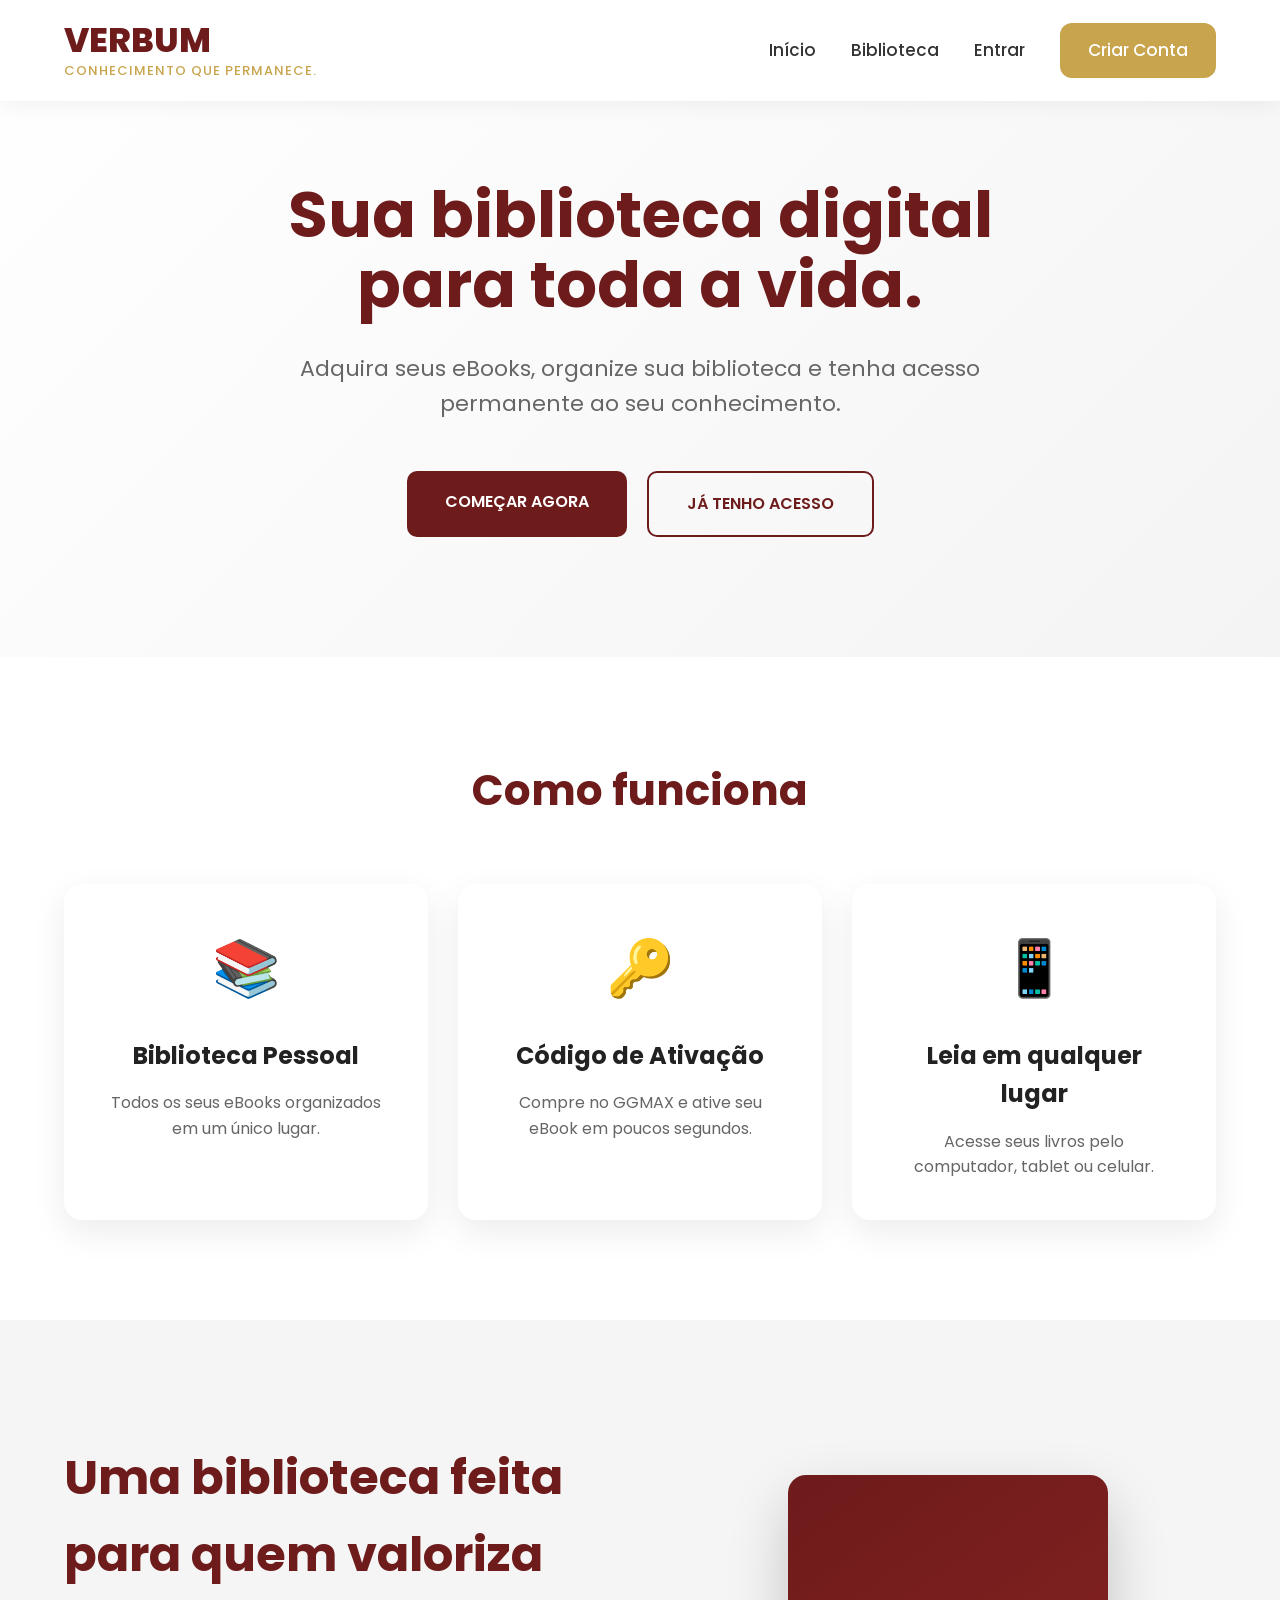
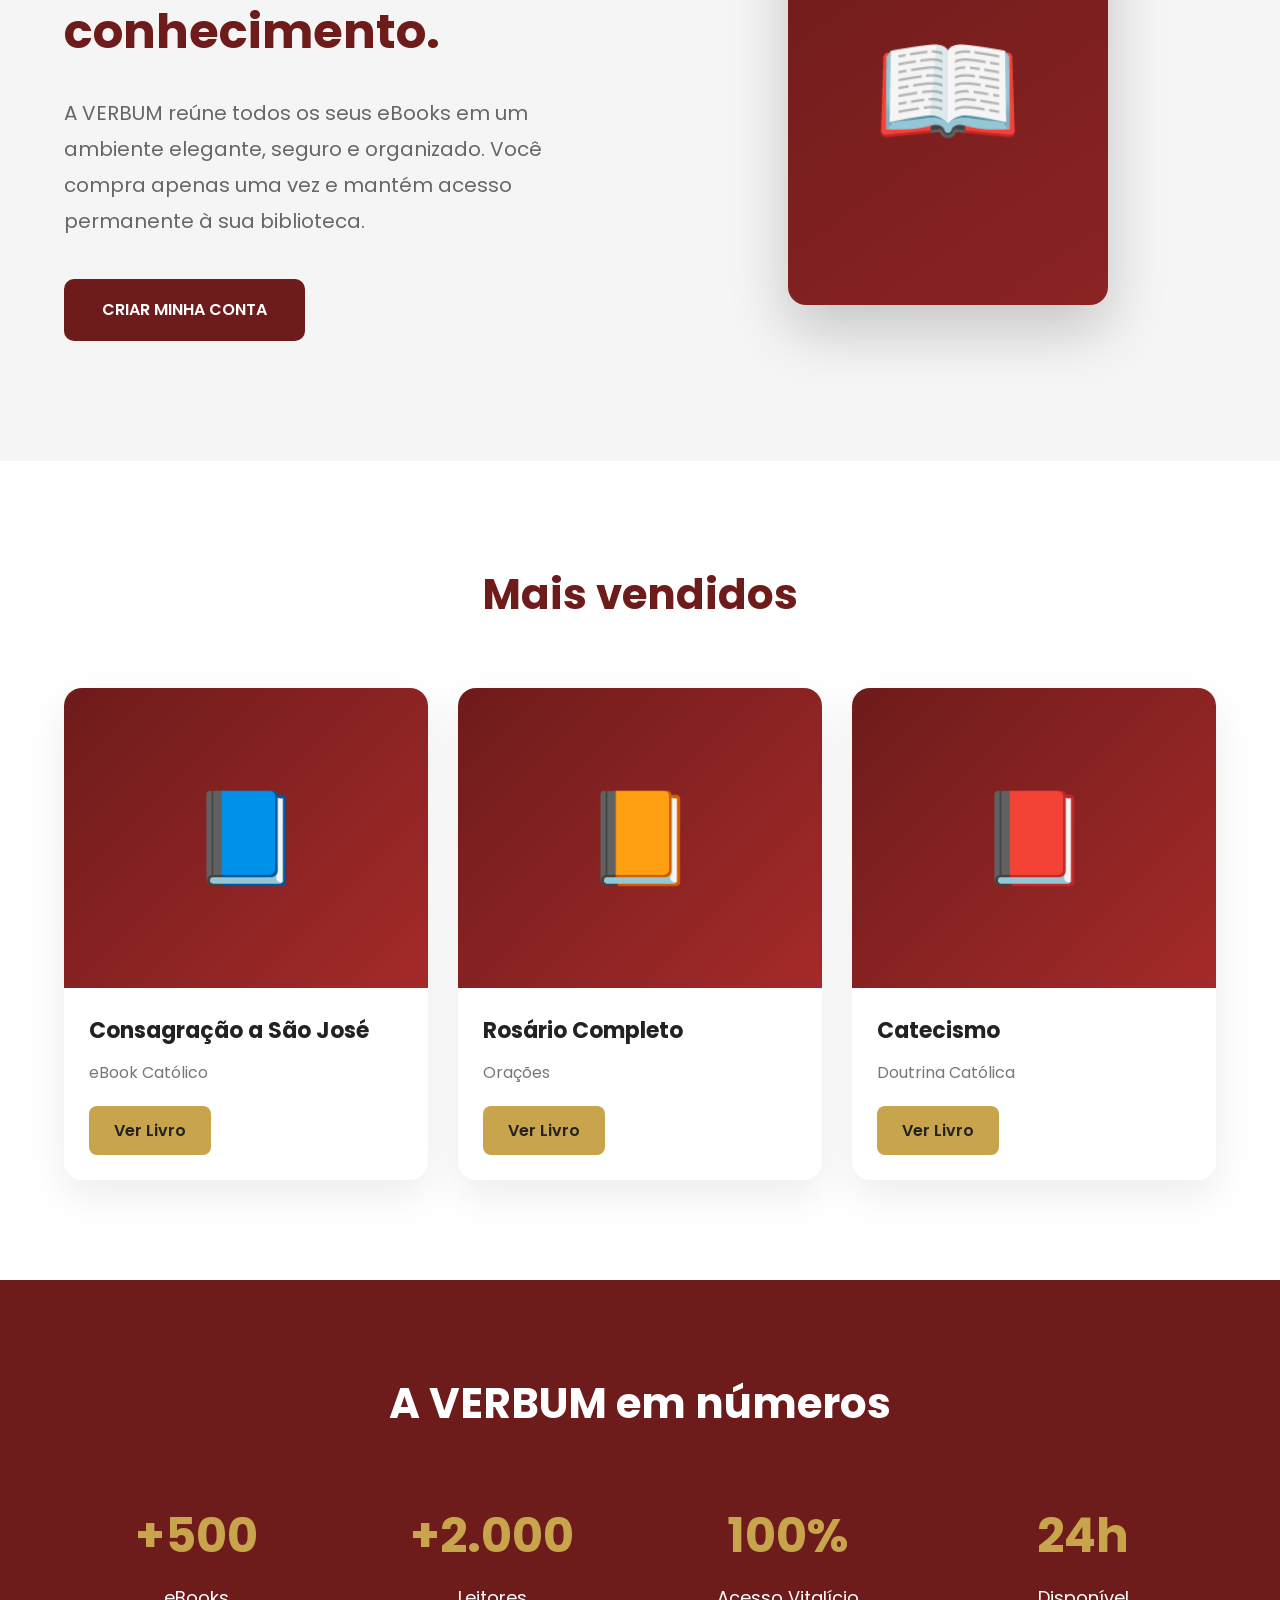
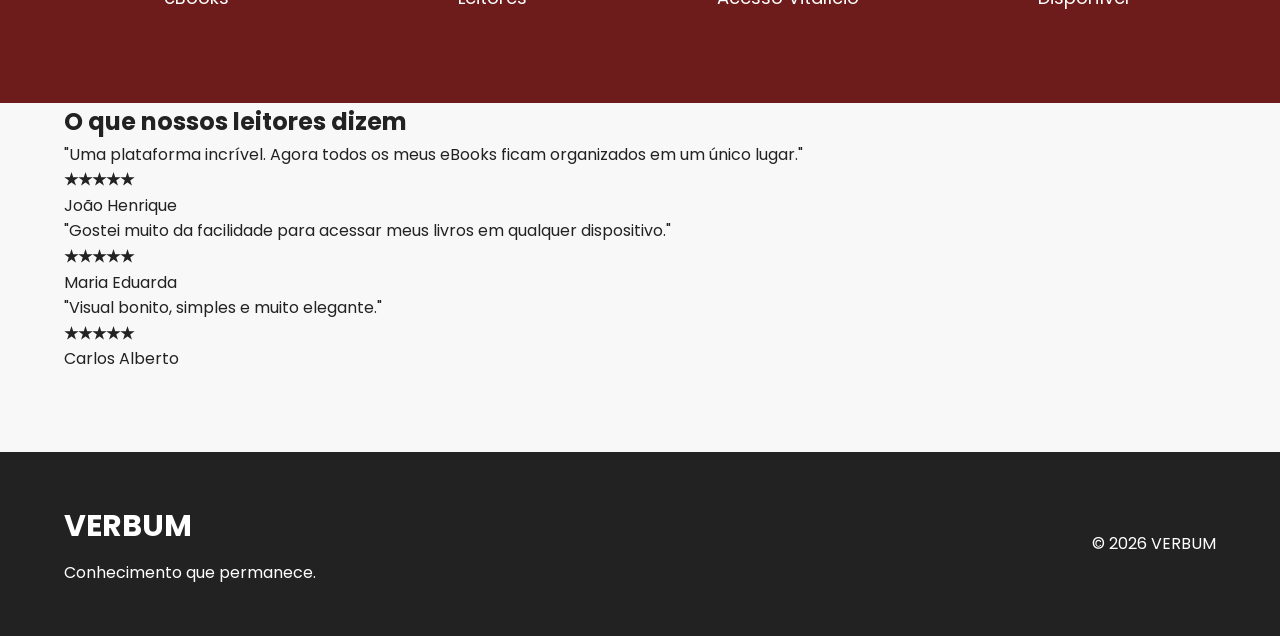
==== index.html @ 2c145acb "Add testimonials section with user reviews" ====
<!DOCTYPE html>
<html lang="pt-BR">

<head>

<meta charset="UTF-8">

<meta name="viewport" content="width=device-width, initial-scale=1.0">

<title>VERBUM | Conhecimento que permanece.</title>

<link rel="preconnect" href="https://fonts.googleapis.com">

<link rel="preconnect" href="https://fonts.gstatic.com" crossorigin>

<link href="https://fonts.googleapis.com/css2?family=Poppins:wght@300;400;500;600;700;800&display=swap" rel="stylesheet">

<link rel="stylesheet" href="css/style.css">

</head>

<body>

<header>

<div class="container">

<div class="logo">

VERBUM

<span>

Conhecimento que permanece.

</span>

</div>

<nav>

<a href="#">Início</a>

<a href="#">Biblioteca</a>

<a href="login.html">Entrar</a>

<a href="cadastro.html" class="btn">

Criar Conta

</a>

</nav>

</div>

</header>

<section class="hero">

<div class="container">

<h1>

Sua biblioteca digital<br>

para toda a vida.

</h1>

<p>

Adquira seus eBooks, organize sua biblioteca e tenha acesso permanente ao seu conhecimento.

</p>

<div class="buttons">

<a href="cadastro.html" class="primary">

COMEÇAR AGORA

</a>

<a href="login.html" class="secondary">

JÁ TENHO ACESSO

</a>

</div>

</div>

</section>

<section class="features">

<div class="container">

<h2>

Como funciona

</h2>

<div class="cards">
<div class="card">

<div class="icon">

📚

</div>

<h3>

Biblioteca Pessoal

</h3>

<p>

Todos os seus eBooks organizados em um único lugar.

</p>

</div>

<div class="card">

<div class="icon">

🔑

</div>

<h3>

Código de Ativação

</h3>

<p>

Compre no GGMAX e ative seu eBook em poucos segundos.

</p>

</div>

<div class="card">

<div class="icon">

📱

</div>

<h3>

Leia em qualquer lugar

</h3>

<p>

Acesse seus livros pelo computador, tablet ou celular.

</p>

</div>

</div>

</div>

</section>

<section class="showcase">

<div class="container">

<div class="left">

<h2>

Uma biblioteca feita para quem valoriza conhecimento.

</h2>

<p>

A VERBUM reúne todos os seus eBooks em um ambiente elegante, seguro e organizado.

Você compra apenas uma vez e mantém acesso permanente à sua biblioteca.

</p>

<a href="cadastro.html" class="primary">

CRIAR MINHA CONTA

</a>

</div>

<div class="right">

<div class="book">

📖

</div>

</div>

</div>

</section>
<section class="best-sellers">

<div class="container">

<h2>

Mais vendidos

</h2>

<div class="books">

<div class="book-card">

<div class="book-cover">

📘

</div>

<div class="book-info">

<h3>

Consagração a São José

</h3>

<p>

eBook Católico

</p>

<a href="#">

Ver Livro

</a>

</div>

</div>

<div class="book-card">

<div class="book-cover">

📙

</div>

<div class="book-info">

<h3>

Rosário Completo

</h3>

<p>

Orações

</p>

<a href="#">

Ver Livro

</a>

</div>

</div>

<div class="book-card">

<div class="book-cover">

📕

</div>

<div class="book-info">

<h3>

Catecismo

</h3>

<p>

Doutrina Católica

</p>

<a href="#">

Ver Livro

</a>

</div>

</div>

</div>

</div>

</section>
  <section class="numbers">

<div class="container">

<h2>

A VERBUM em números

</h2>

<div class="stats">

<div>

<h3>+500</h3>

<p>eBooks</p>

</div>

<div>

<h3>+2.000</h3>

<p>Leitores</p>

</div>

<div>

<h3>100%</h3>

<p>Acesso Vitalício</p>

</div>

<div>

<h3>24h</h3>

<p>Disponível</p>

</div>

</div>

</div>

</section>
  <section class="testimonials">

<div class="container">

<h2>O que nossos leitores dizem</h2>

<div class="testimonial-grid">

<div class="testimonial">

<p>

"Uma plataforma incrível. Agora todos os meus eBooks ficam organizados em um único lugar."

</p>

<h4>★★★★★</h4>

<span>João Henrique</span>

</div>

<div class="testimonial">

<p>

"Gostei muito da facilidade para acessar meus livros em qualquer dispositivo."

</p>

<h4>★★★★★</h4>

<span>Maria Eduarda</span>

</div>

<div class="testimonial">

<p>

"Visual bonito, simples e muito elegante."

</p>

<h4>★★★★★</h4>

<span>Carlos Alberto</span>

</div>

</div>

</div>

</section>
<footer>

<div class="container">

<div>

<h3>

VERBUM

</h3>

<p>

Conhecimento que permanece.

</p>

</div>

<div>

<p>

© 2026 VERBUM

</p>

</div>

</div>

</footer>

</body>

</html>
---- css/style.css ----
/* ===========================
   VERBUM
   Conhecimento que permanece.
=========================== */

*{
margin:0;
padding:0;
box-sizing:border-box;
}

body{

font-family:'Poppins',sans-serif;

background:#F8F8F8;

color:#222;

line-height:1.6;

}

.container{

width:90%;

max-width:1200px;

margin:auto;

}

header{

background:white;

position:fixed;

width:100%;

top:0;

left:0;

z-index:1000;

box-shadow:0 5px 20px rgba(0,0,0,.05);

}

header .container{

display:flex;

justify-content:space-between;

align-items:center;

padding:22px 0;

}

.logo{

font-size:34px;

font-weight:800;

color:#6E1B1B;

display:flex;

flex-direction:column;

}

.logo span{

font-size:12px;

font-weight:400;

color:#888;

letter-spacing:2px;

text-transform:uppercase;

}

nav{

display:flex;

align-items:center;

gap:30px;

}

nav a{

text-decoration:none;

color:#333;

font-weight:500;

transition:.3s;

}

nav a:hover{

color:#6E1B1B;

}

.btn{

background:#C8A44D;

color:white !important;

padding:12px 24px;

border-radius:8px;

}

.hero{

padding:180px 0 120px;

background:linear-gradient(135deg,#ffffff,#f4f4f4);

text-align:center;

}

.hero h1{

font-size:64px;

line-height:1.1;

color:#6E1B1B;

margin-bottom:30px;

}

.hero p{

max-width:700px;

margin:auto;

font-size:22px;

color:#666;

margin-bottom:50px;

}

.buttons{

display:flex;

justify-content:center;

gap:20px;

flex-wrap:wrap;

}
.primary{

display:inline-block;

padding:18px 38px;

background:#6E1B1B;

color:white;

text-decoration:none;

border-radius:10px;

font-weight:600;

transition:.3s;

}

.primary:hover{

background:#541414;

transform:translateY(-2px);

}

.secondary{

display:inline-block;

padding:18px 38px;

border:2px solid #6E1B1B;

color:#6E1B1B;

text-decoration:none;

border-radius:10px;

font-weight:600;

transition:.3s;

}

.secondary:hover{

background:#6E1B1B;

color:white;

}

.features{

padding:100px 0;

background:white;

}

.features h2{

text-align:center;

font-size:42px;

margin-bottom:60px;

color:#6E1B1B;

}

.cards{

display:grid;

grid-template-columns:repeat(auto-fit,minmax(280px,1fr));

gap:30px;

}

.card{

background:white;

padding:40px;

border-radius:18px;

box-shadow:0 12px 35px rgba(0,0,0,.08);

transition:.3s;

text-align:center;

}

.card:hover{

transform:translateY(-8px);

}

.icon{

font-size:55px;

margin-bottom:25px;

}

.card h3{

font-size:24px;

margin-bottom:15px;

}

.card p{

color:#666;

}
.showcase{

padding:120px 0;

background:#F5F5F5;

}

.showcase .container{

display:flex;

justify-content:space-between;

align-items:center;

gap:80px;

flex-wrap:wrap;

}

.left{

flex:1;

}

.left h2{

font-size:48px;

color:#6E1B1B;

margin-bottom:25px;

}

.left p{

font-size:20px;

color:#666;

margin-bottom:40px;

line-height:1.8;

}

.right{

flex:1;

display:flex;

justify-content:center;

}

.book{

width:320px;

height:430px;

background:linear-gradient(145deg,#6E1B1B,#8B2323);

border-radius:18px;

display:flex;

justify-content:center;

align-items:center;

font-size:120px;

color:white;

box-shadow:0 25px 60px rgba(0,0,0,.2);

}

footer{

background:#222;

color:white;

padding:50px 0;

margin-top:80px;

}

footer .container{

display:flex;

justify-content:space-between;

align-items:center;

flex-wrap:wrap;

gap:20px;

}

footer h3{

font-size:30px;

margin-bottom:10px;

}

@media(max-width:900px){

header .container{

flex-direction:column;

gap:20px;

}

nav{

flex-wrap:wrap;

justify-content:center;

}

.hero h1{

font-size:42px;

}

.hero p{

font-size:18px;

}

.showcase .container{

flex-direction:column;

}

.left h2{

font-size:36px;

text-align:center;

}

.left p{

text-align:center;

}

.buttons{

flex-direction:column;

align-items:center;

}

}
/*=============================
      MAIS VENDIDOS
==============================*/

.best-sellers{

padding:100px 0;

background:white;

}

.best-sellers h2{

text-align:center;

font-size:42px;

color:#6E1B1B;

margin-bottom:60px;

}

.books{

display:grid;

grid-template-columns:repeat(auto-fit,minmax(220px,1fr));

gap:30px;

}

.book-card{

background:white;

border-radius:18px;

overflow:hidden;

box-shadow:0 15px 40px rgba(0,0,0,.08);

transition:.3s;

}

.book-card:hover{

transform:translateY(-10px);

}

.book-cover{

height:300px;

background:linear-gradient(135deg,#6E1B1B,#A52A2A);

display:flex;

justify-content:center;

align-items:center;

font-size:90px;

color:white;

}

.book-info{

padding:25px;

}

.book-info h3{

margin-bottom:12px;

font-size:22px;

}

.book-info p{

color:#777;

margin-bottom:20px;

}

.book-info a{

display:inline-block;

background:#C8A44D;

padding:12px 25px;

border-radius:8px;

text-decoration:none;

color:#222;

font-weight:600;

}
/*=========================
        MENU
==========================*/

.logo{
display:flex;
flex-direction:column;
line-height:1.1;
}

.logo span{

font-size:13px;

color:#C8A44D;

font-weight:500;

letter-spacing:1px;

margin-top:5px;

}

nav{

display:flex;

align-items:center;

gap:35px;

}

nav a{

font-size:17px;

font-weight:500;

}

.btn{

padding:14px 28px;

border-radius:12px;

transition:.3s;

}

.btn:hover{

background:#B38E35;

transform:translateY(-3px);

}
/*=========================
      NÚMEROS
==========================*/

.numbers{

padding:90px 0;

background:#6E1B1B;

color:white;

text-align:center;

}

.numbers h2{

font-size:42px;

margin-bottom:60px;

}

.stats{

display:grid;

grid-template-columns:repeat(auto-fit,minmax(200px,1fr));

gap:30px;

}

.stats h3{

font-size:48px;

color:#C8A44D;

margin-bottom:10px;

}

.stats p{

font-size:18px;

}
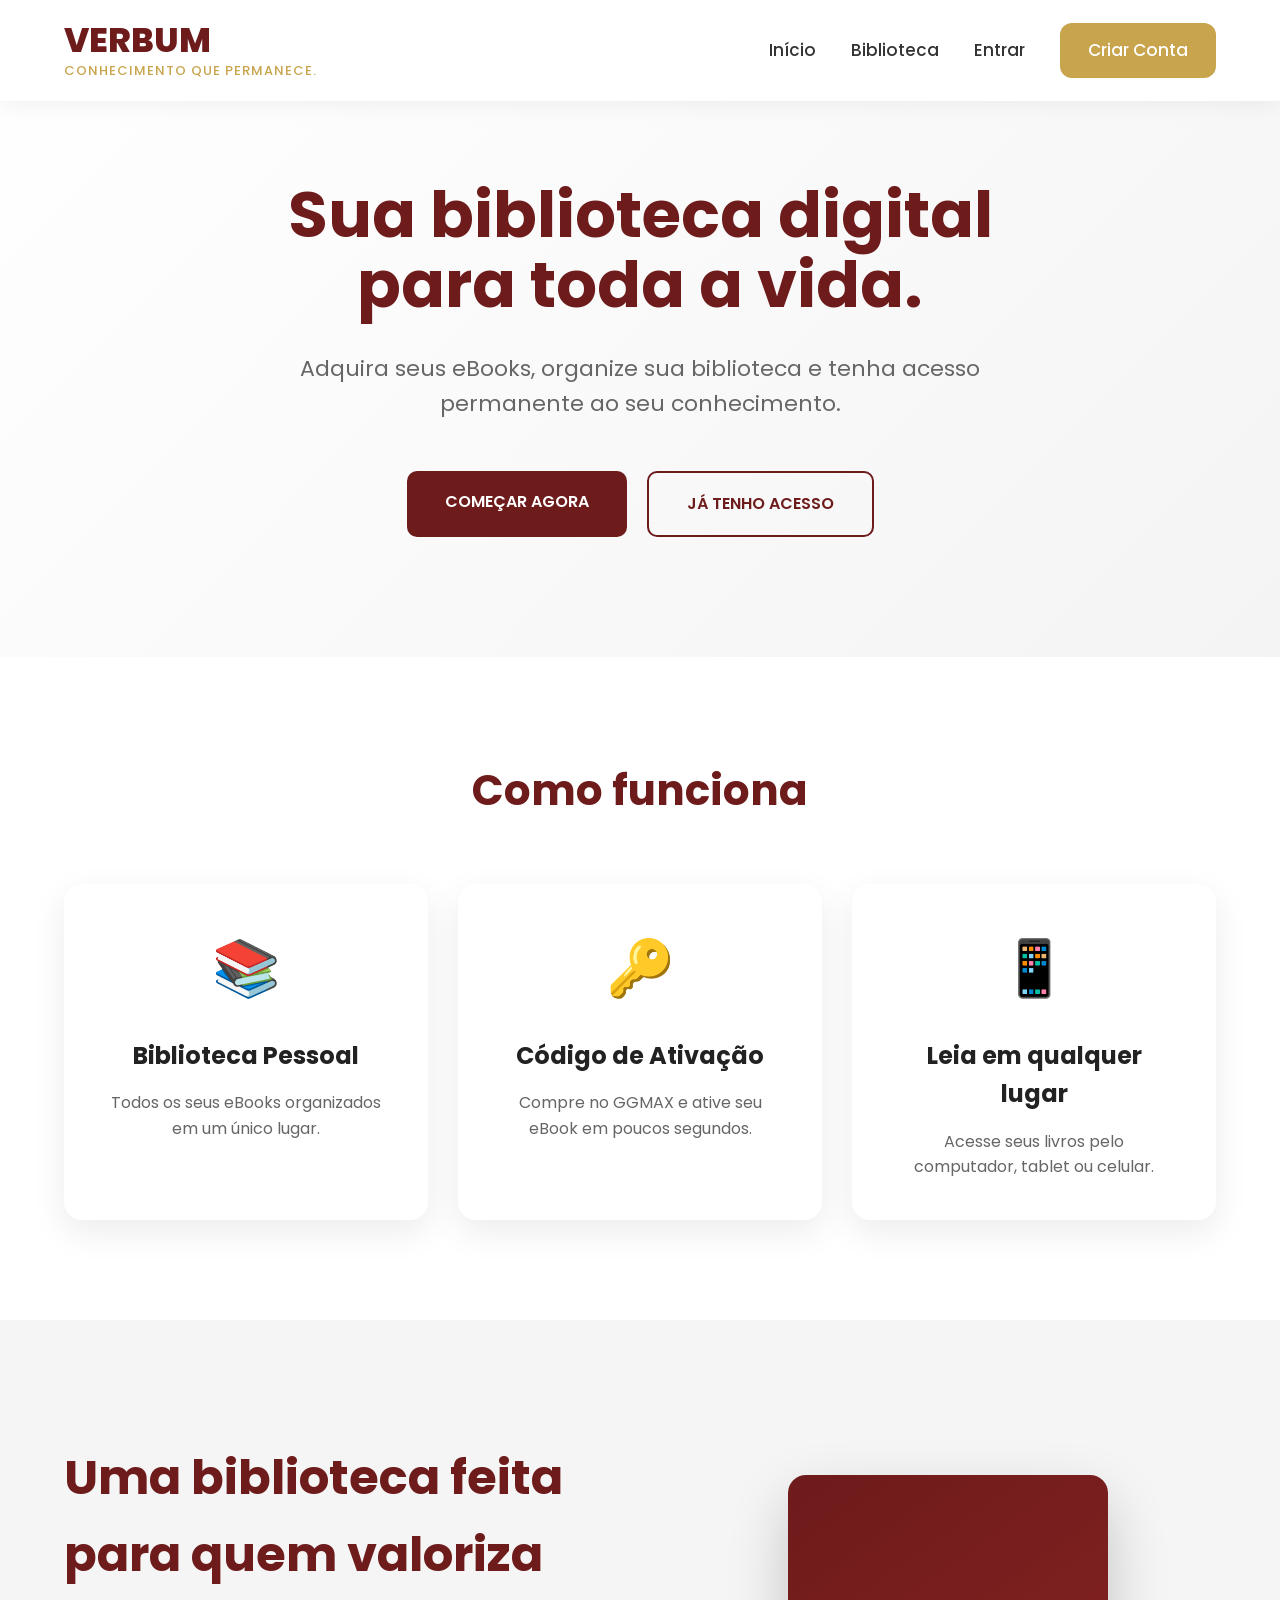
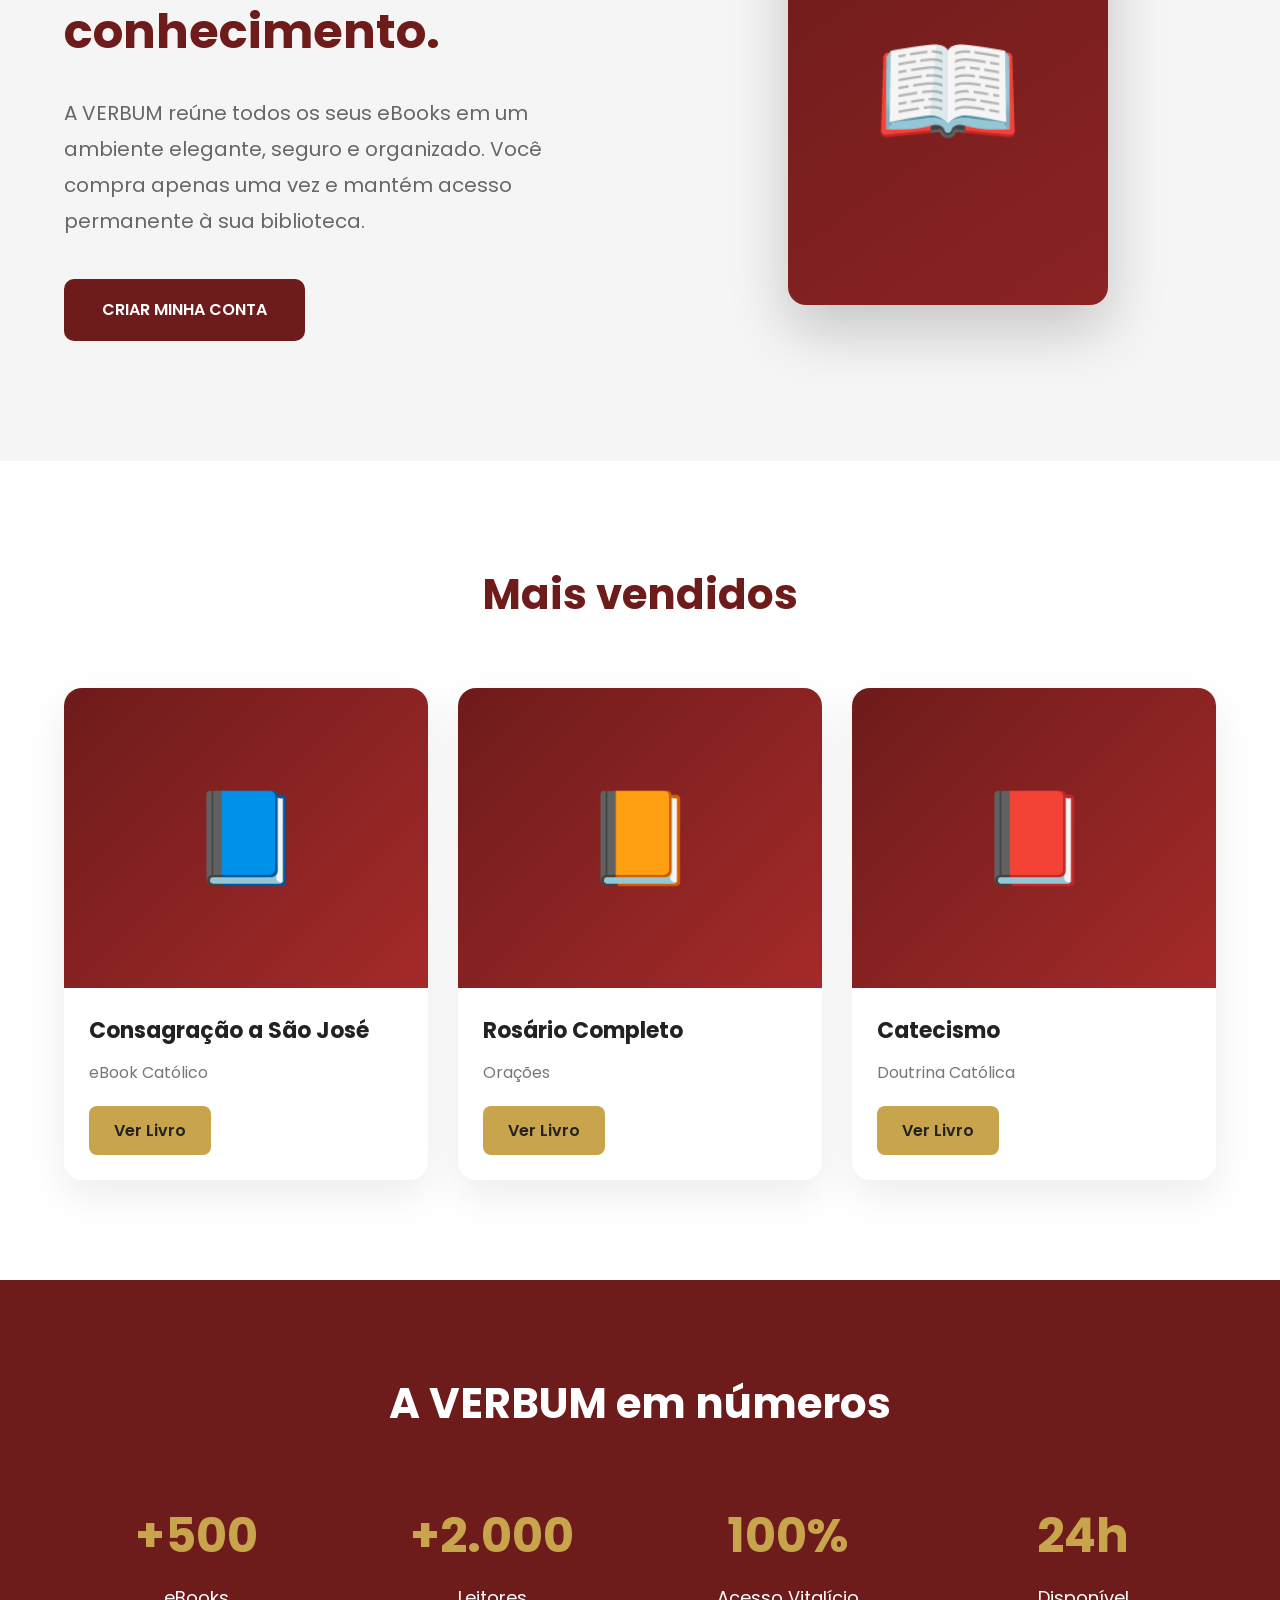
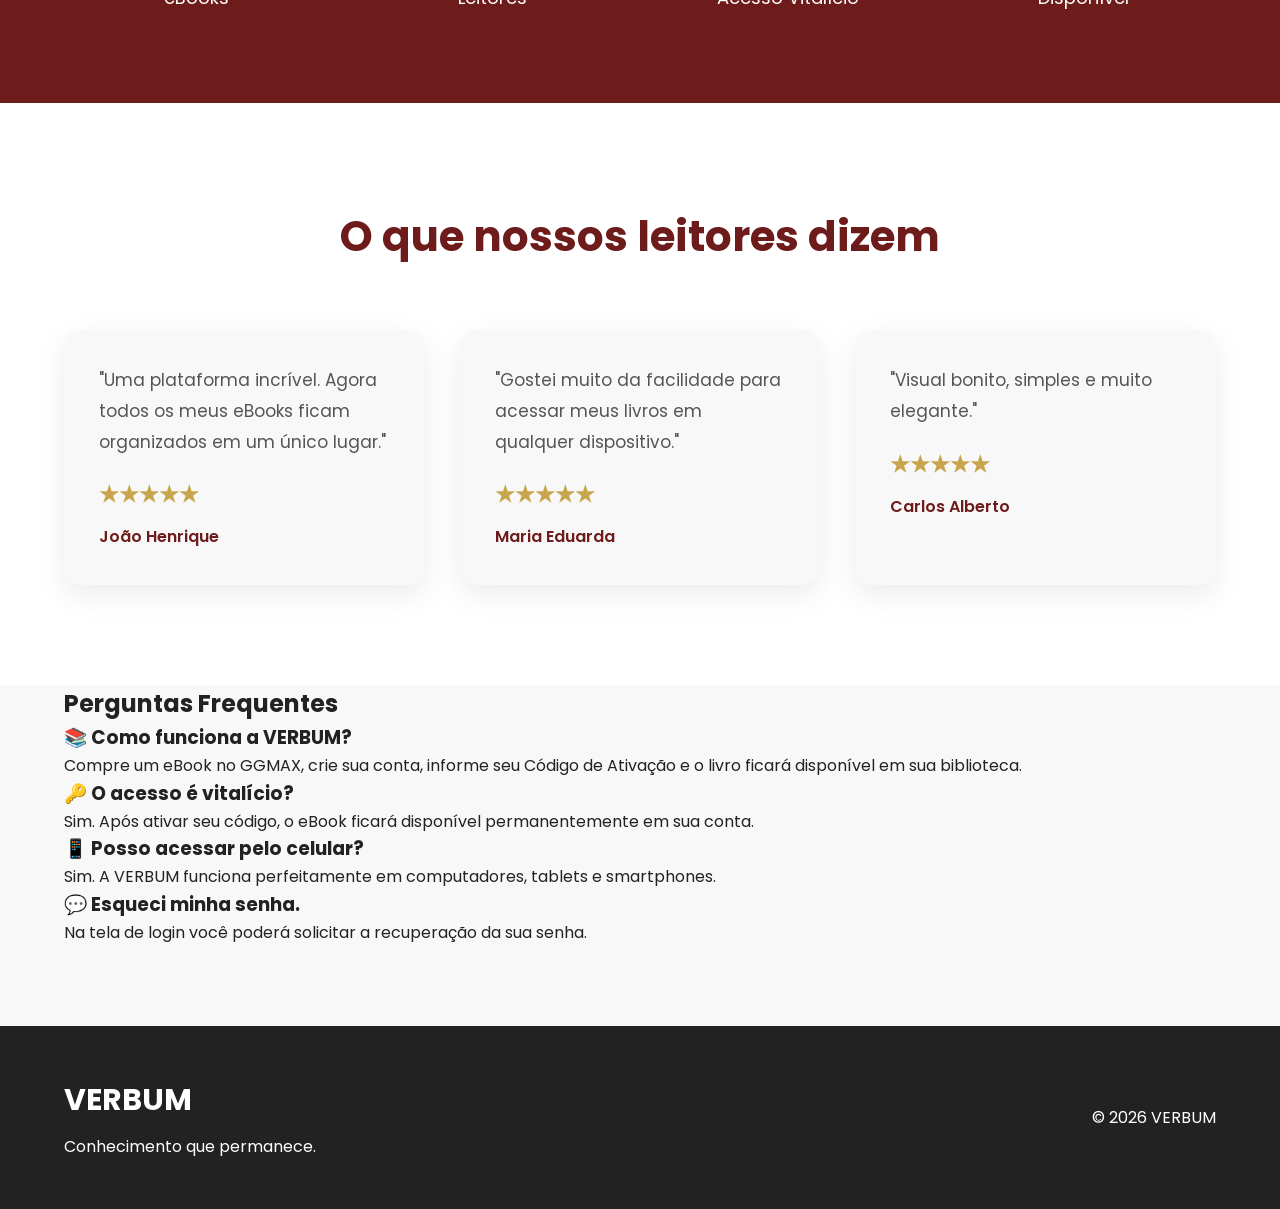
==== commit 0a55b907: "Update index.html" ====
--- a/index.html
+++ b/index.html
@@ -436,6 +436,55 @@
 </div>
 
 </section>
+  <section class="faq">
+
+<div class="container">
+
+<h2>Perguntas Frequentes</h2>
+
+<div class="faq-item">
+
+<h3>📚 Como funciona a VERBUM?</h3>
+
+<p>
+Compre um eBook no GGMAX, crie sua conta, informe seu Código de Ativação e o livro ficará disponível em sua biblioteca.
+</p>
+
+</div>
+
+<div class="faq-item">
+
+<h3>🔑 O acesso é vitalício?</h3>
+
+<p>
+Sim. Após ativar seu código, o eBook ficará disponível permanentemente em sua conta.
+</p>
+
+</div>
+
+<div class="faq-item">
+
+<h3>📱 Posso acessar pelo celular?</h3>
+
+<p>
+Sim. A VERBUM funciona perfeitamente em computadores, tablets e smartphones.
+</p>
+
+</div>
+
+<div class="faq-item">
+
+<h3>💬 Esqueci minha senha.</h3>
+
+<p>
+Na tela de login você poderá solicitar a recuperação da sua senha.
+</p>
+
+</div>
+
+</div>
+
+</section>
 <footer>
 
 <div class="container">
--- a/css/style.css
+++ b/css/style.css
@@ -701,3 +701,86 @@
 font-size:18px;
 
 }
+/*=========================
+      DEPOIMENTOS
+==========================*/
+
+.testimonials{
+
+padding:100px 0;
+
+background:white;
+
+}
+
+.testimonials h2{
+
+text-align:center;
+
+font-size:42px;
+
+color:#6E1B1B;
+
+margin-bottom:60px;
+
+}
+
+.testimonial-grid{
+
+display:grid;
+
+grid-template-columns:repeat(auto-fit,minmax(320px,1fr));
+
+gap:35px;
+
+}
+
+.testimonial{
+
+background:#F8F8F8;
+
+padding:35px;
+
+border-radius:18px;
+
+box-shadow:0 10px 30px rgba(0,0,0,.08);
+
+transition:.3s;
+
+}
+
+.testimonial:hover{
+
+transform:translateY(-8px);
+
+}
+
+.testimonial p{
+
+font-size:17px;
+
+line-height:1.8;
+
+color:#555;
+
+margin-bottom:20px;
+
+}
+
+.testimonial h4{
+
+color:#C8A44D;
+
+font-size:22px;
+
+margin-bottom:12px;
+
+}
+
+.testimonial span{
+
+font-weight:600;
+
+color:#6E1B1B;
+
+}
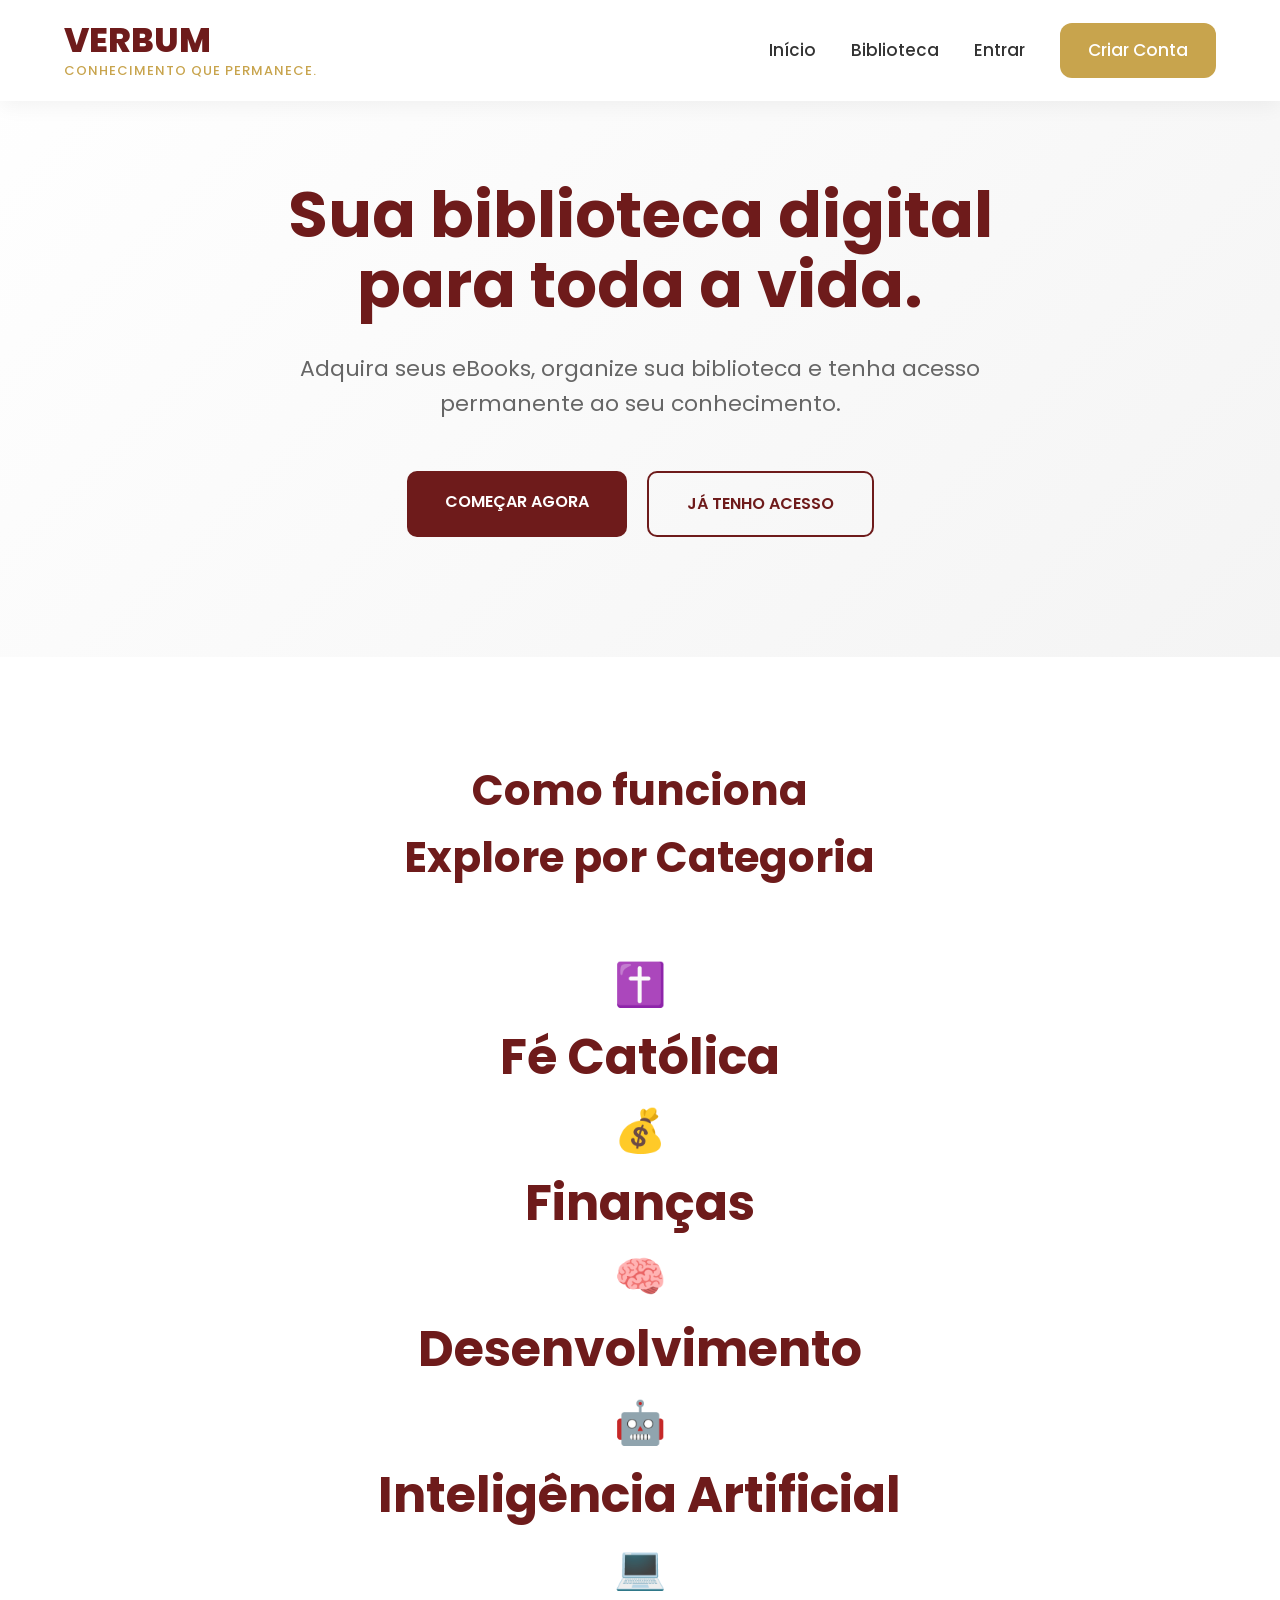
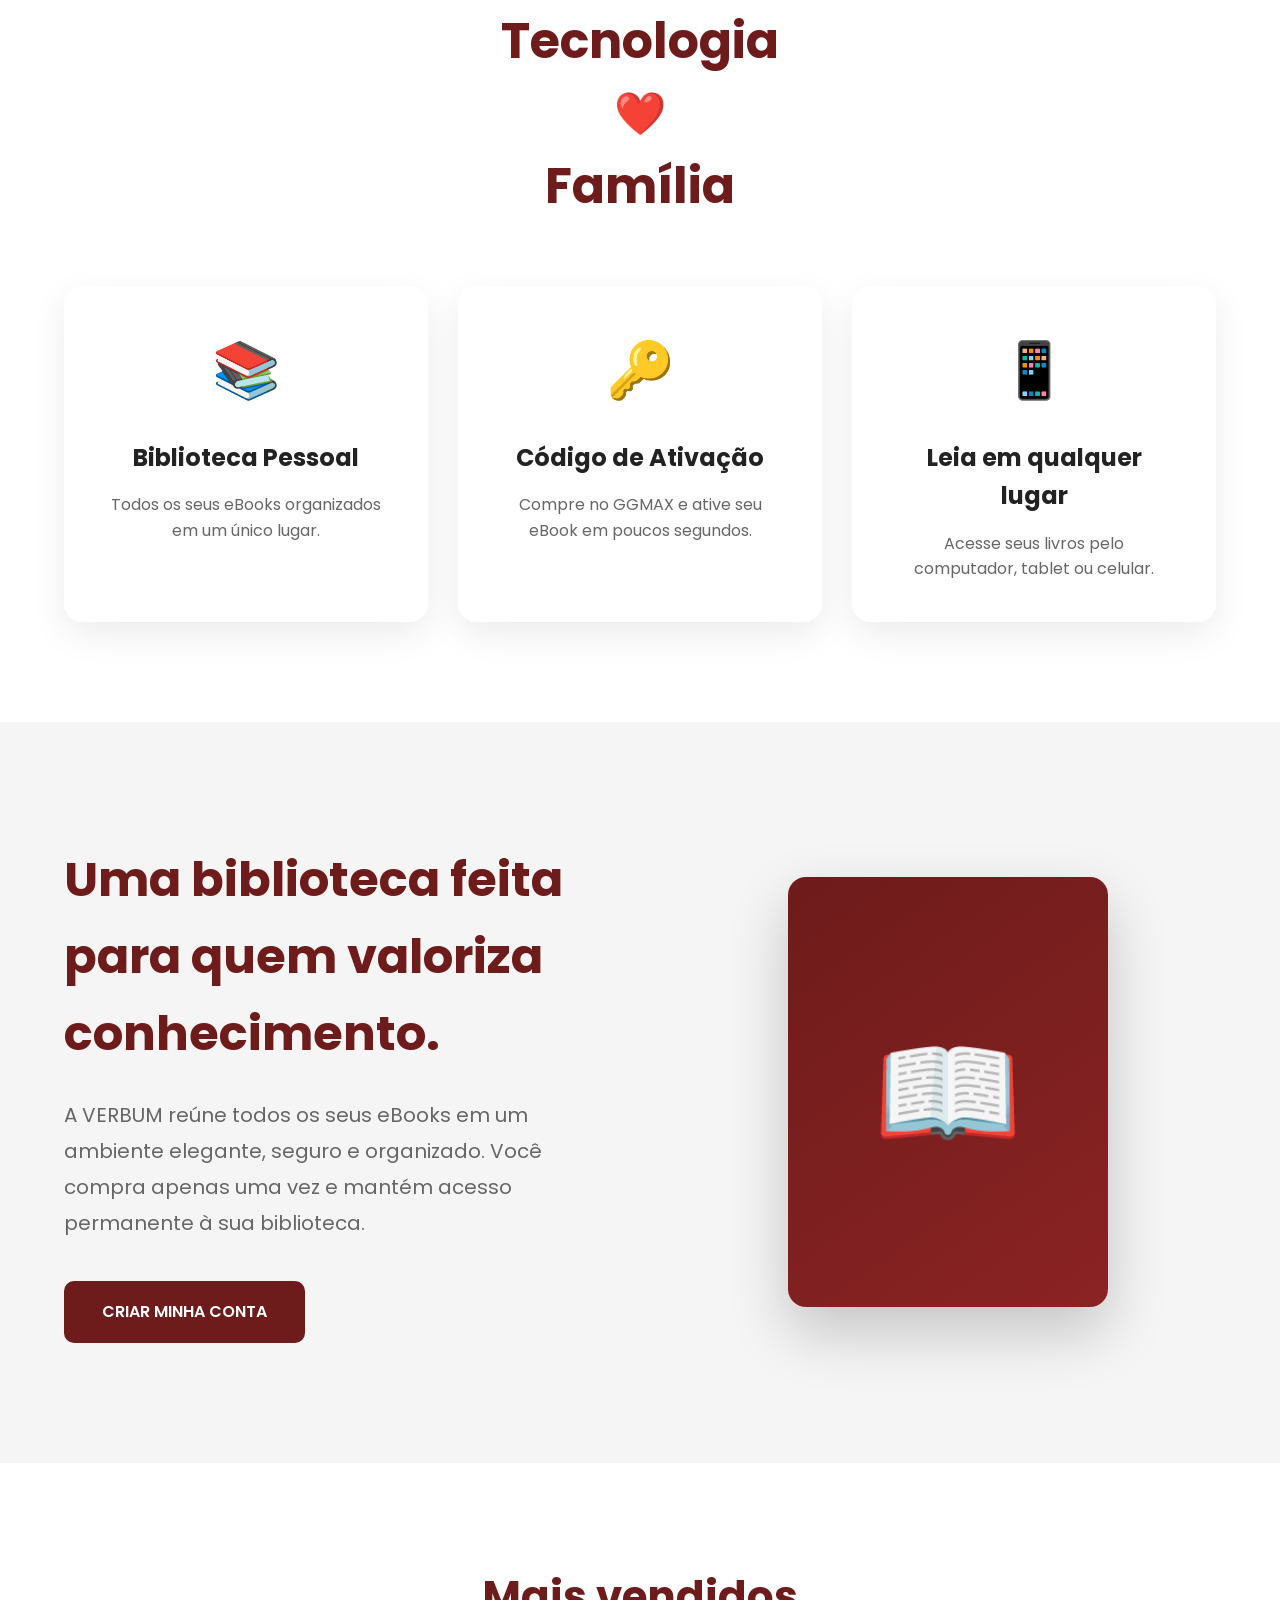
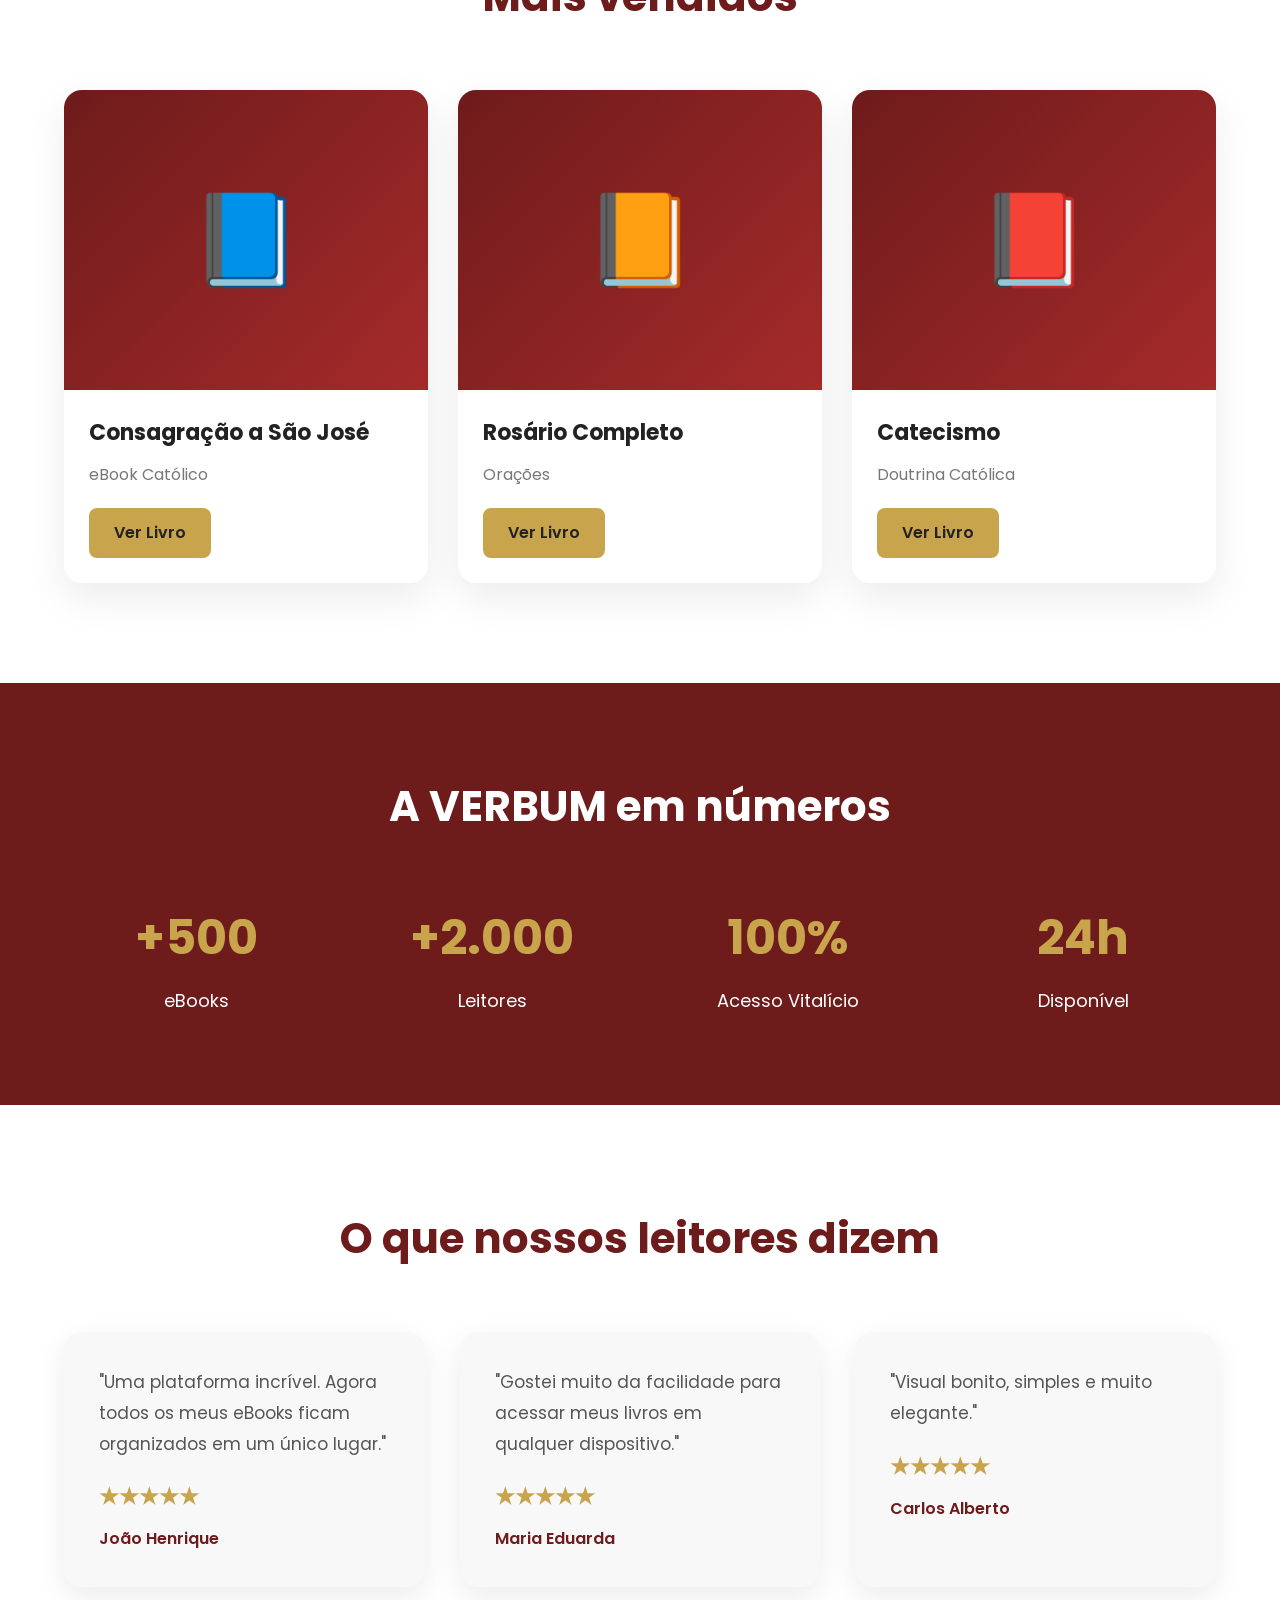
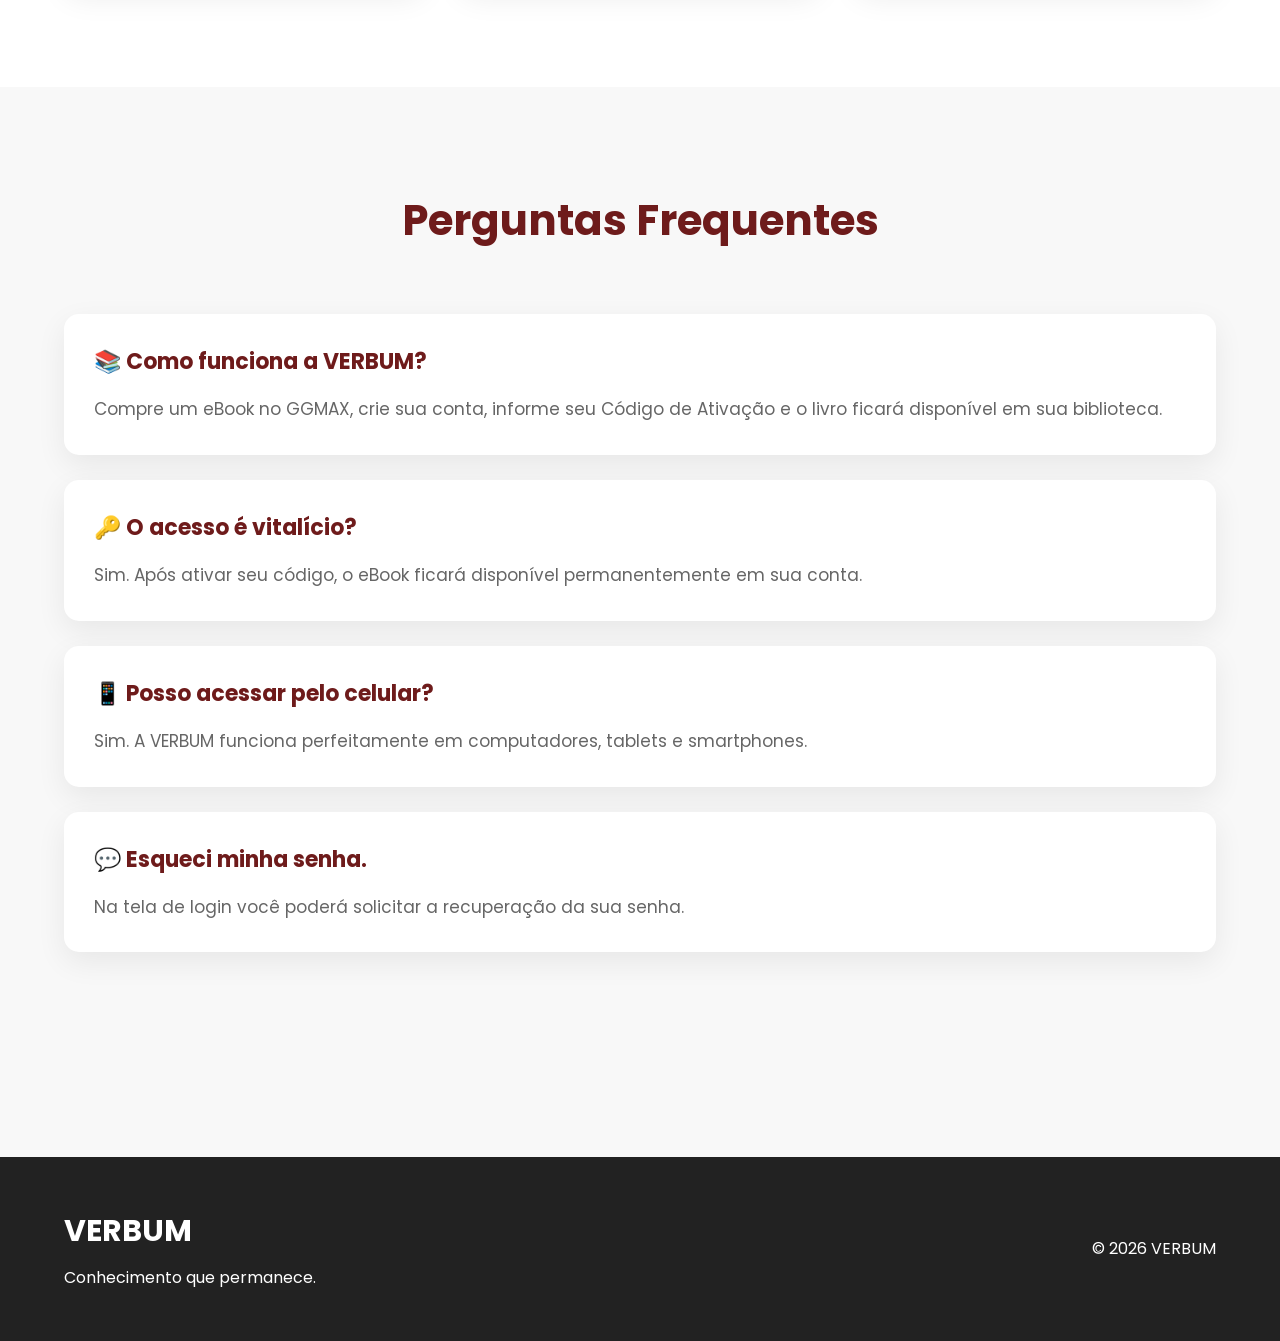
==== commit 5e62347a: "Update index.html" ====
--- a/index.html
+++ b/index.html
@@ -102,6 +102,71 @@
 <h2>
 
 Como funciona
+  <section class="categories">
+
+<div class="container">
+
+<h2>
+
+Explore por Categoria
+
+</h2>
+
+<div class="category-grid">
+
+<div class="category-card">
+
+✝️
+
+<h3>Fé Católica</h3>
+
+</div>
+
+<div class="category-card">
+
+💰
+
+<h3>Finanças</h3>
+
+</div>
+
+<div class="category-card">
+
+🧠
+
+<h3>Desenvolvimento</h3>
+
+</div>
+
+<div class="category-card">
+
+🤖
+
+<h3>Inteligência Artificial</h3>
+
+</div>
+
+<div class="category-card">
+
+💻
+
+<h3>Tecnologia</h3>
+
+</div>
+
+<div class="category-card">
+
+❤️
+
+<h3>Família</h3>
+
+</div>
+
+</div>
+
+</div>
+
+</section>
 
 </h2>
 
@@ -522,3 +587,4 @@
 </body>
 
 </html>
+
--- a/css/style.css
+++ b/css/style.css
@@ -784,3 +784,68 @@
 color:#6E1B1B;
 
 }
+/*=========================
+        FAQ
+==========================*/
+
+.faq{
+
+padding:100px 0;
+
+background:#F8F8F8;
+
+}
+
+.faq h2{
+
+text-align:center;
+
+font-size:42px;
+
+margin-bottom:60px;
+
+color:#6E1B1B;
+
+}
+
+.faq-item{
+
+background:white;
+
+padding:30px;
+
+margin-bottom:25px;
+
+border-radius:15px;
+
+box-shadow:0 10px 30px rgba(0,0,0,.07);
+
+transition:.3s;
+
+}
+
+.faq-item:hover{
+
+transform:translateY(-5px);
+
+}
+
+.faq-item h3{
+
+font-size:22px;
+
+margin-bottom:15px;
+
+color:#6E1B1B;
+
+}
+
+.faq-item p{
+
+font-size:17px;
+
+line-height:1.8;
+
+color:#666;
+
+}
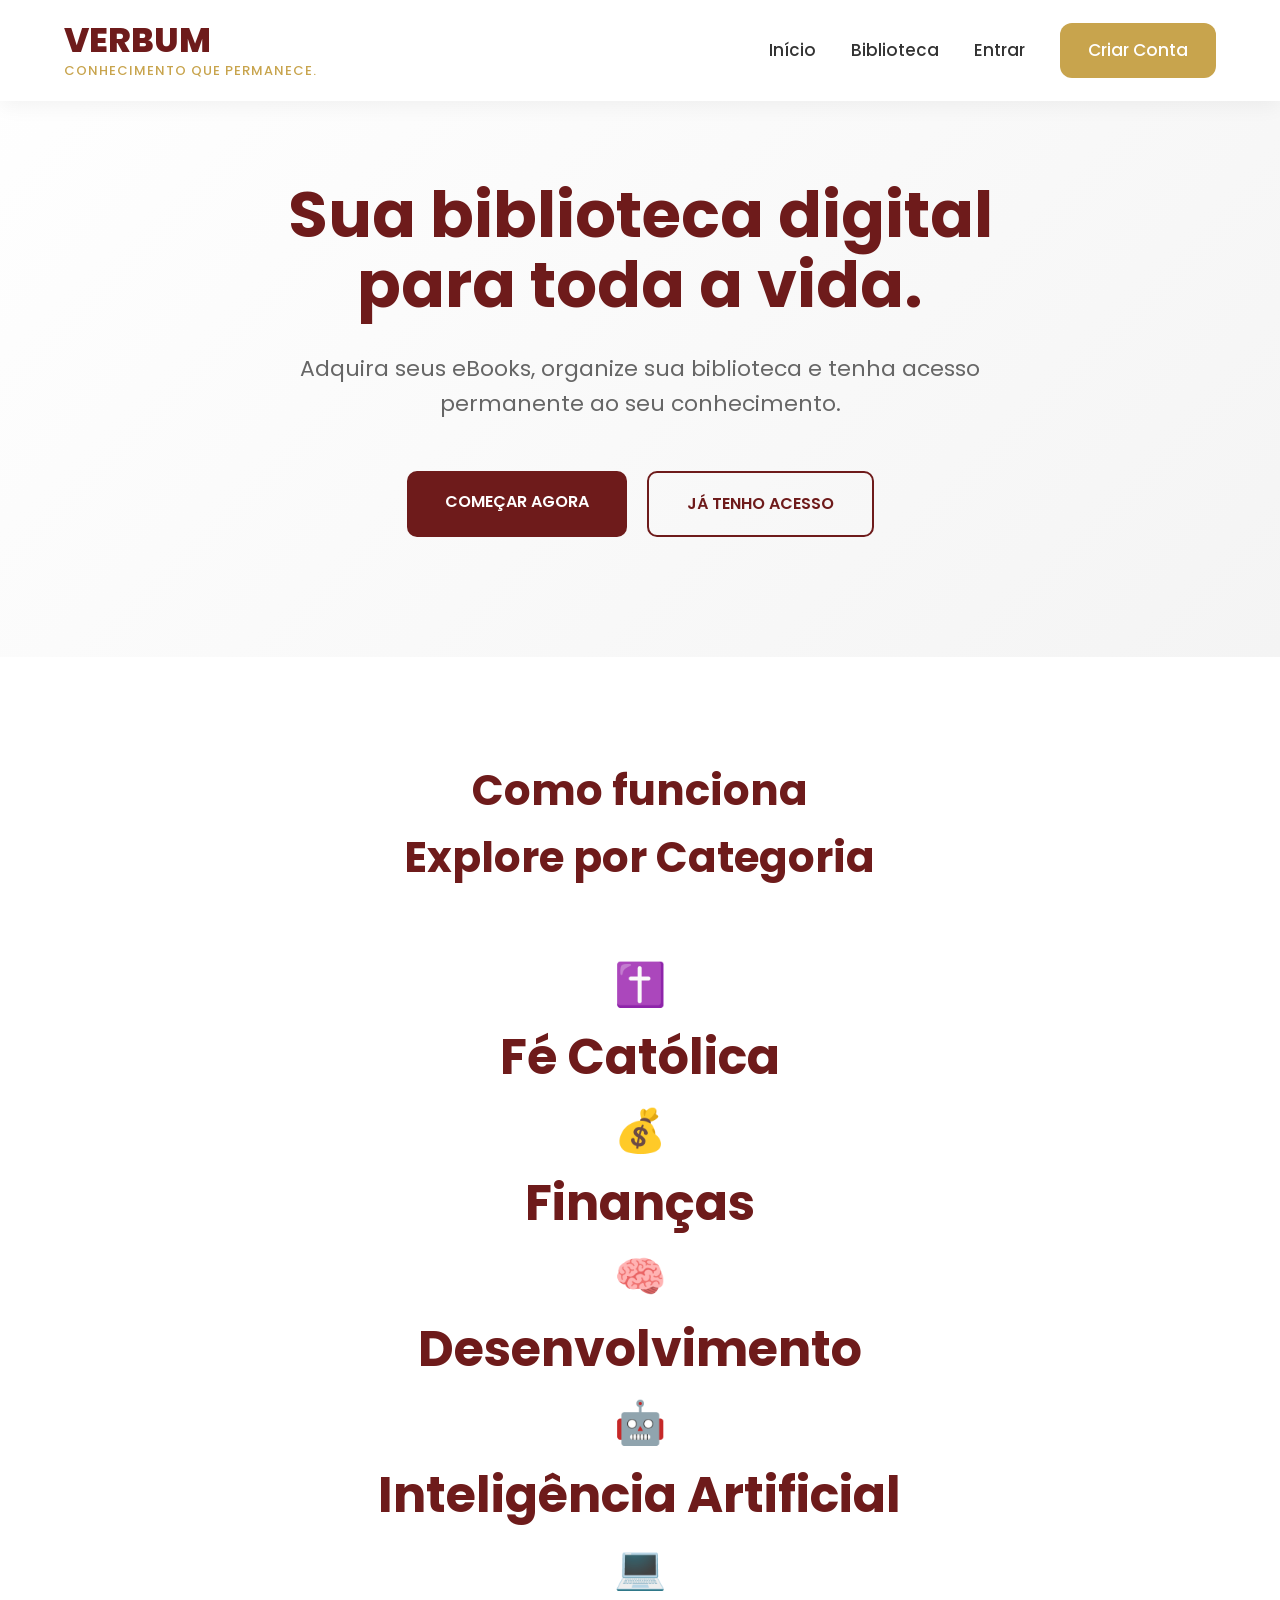
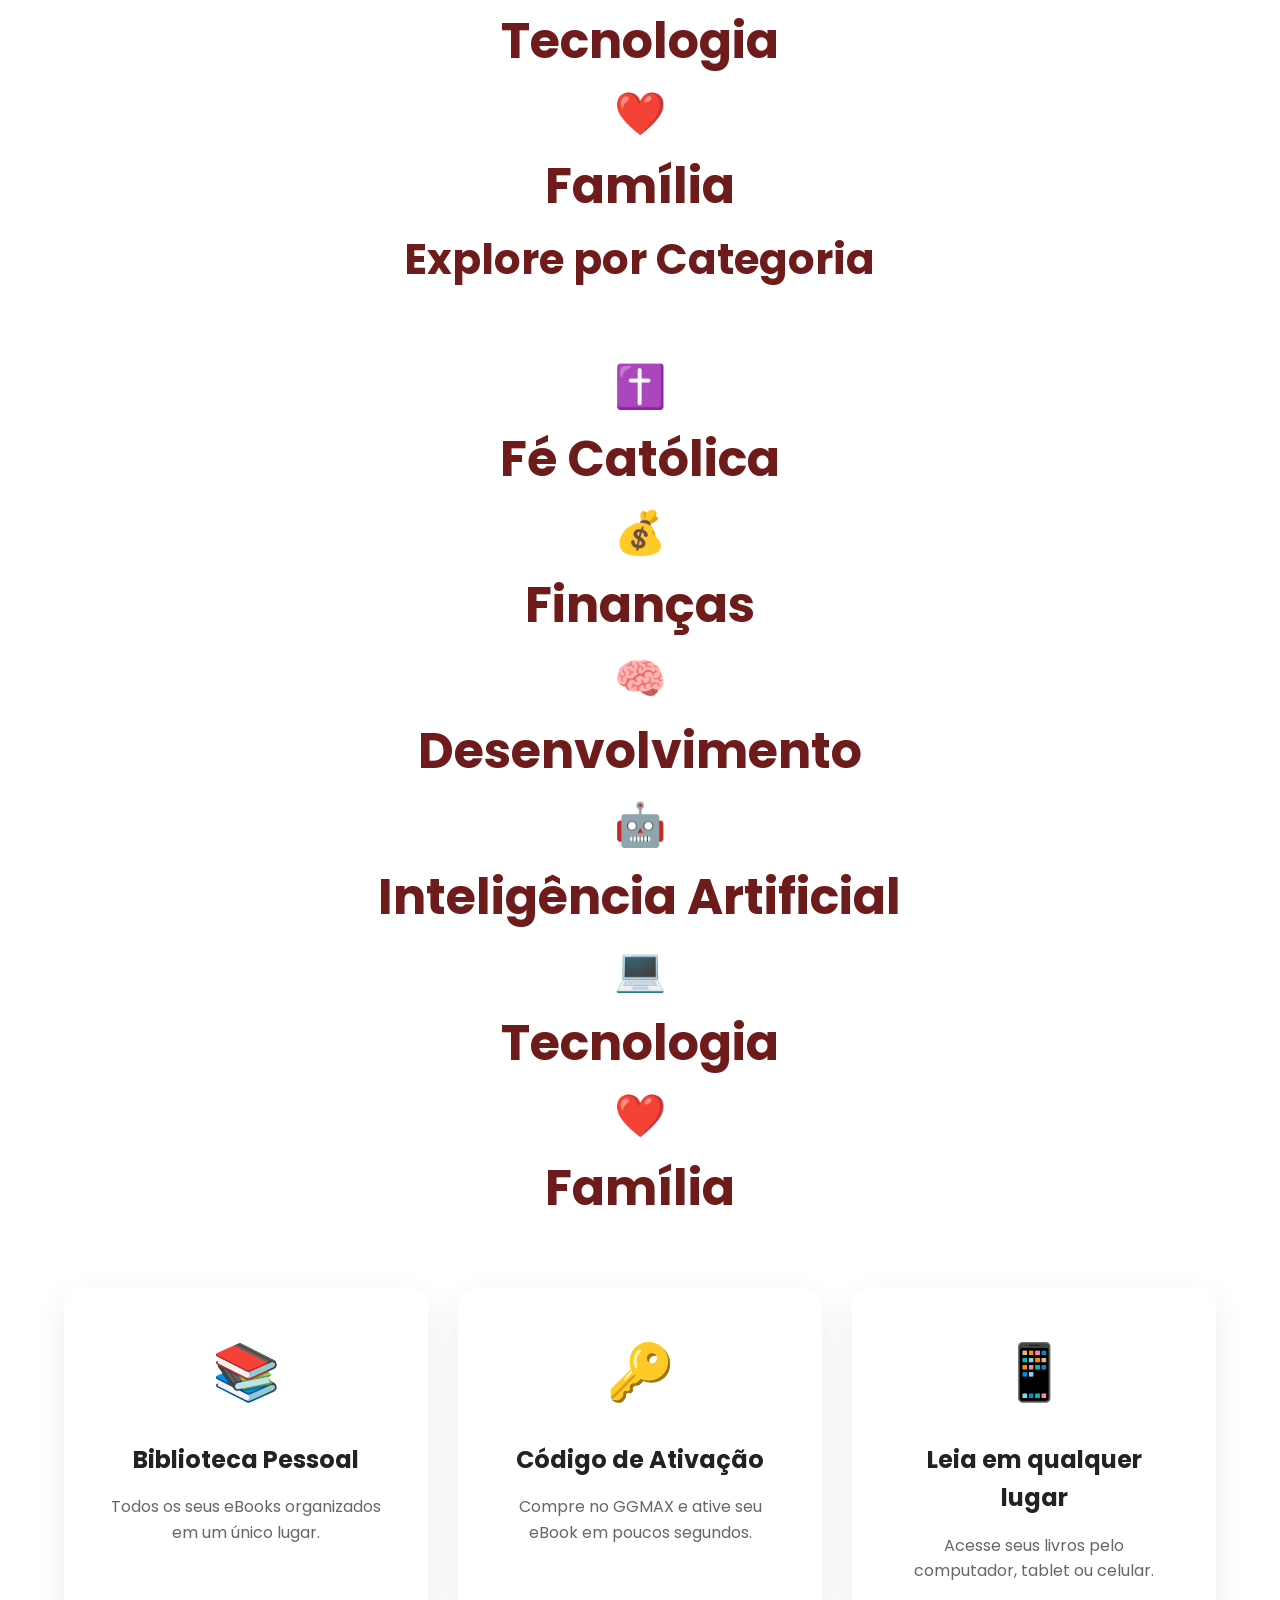
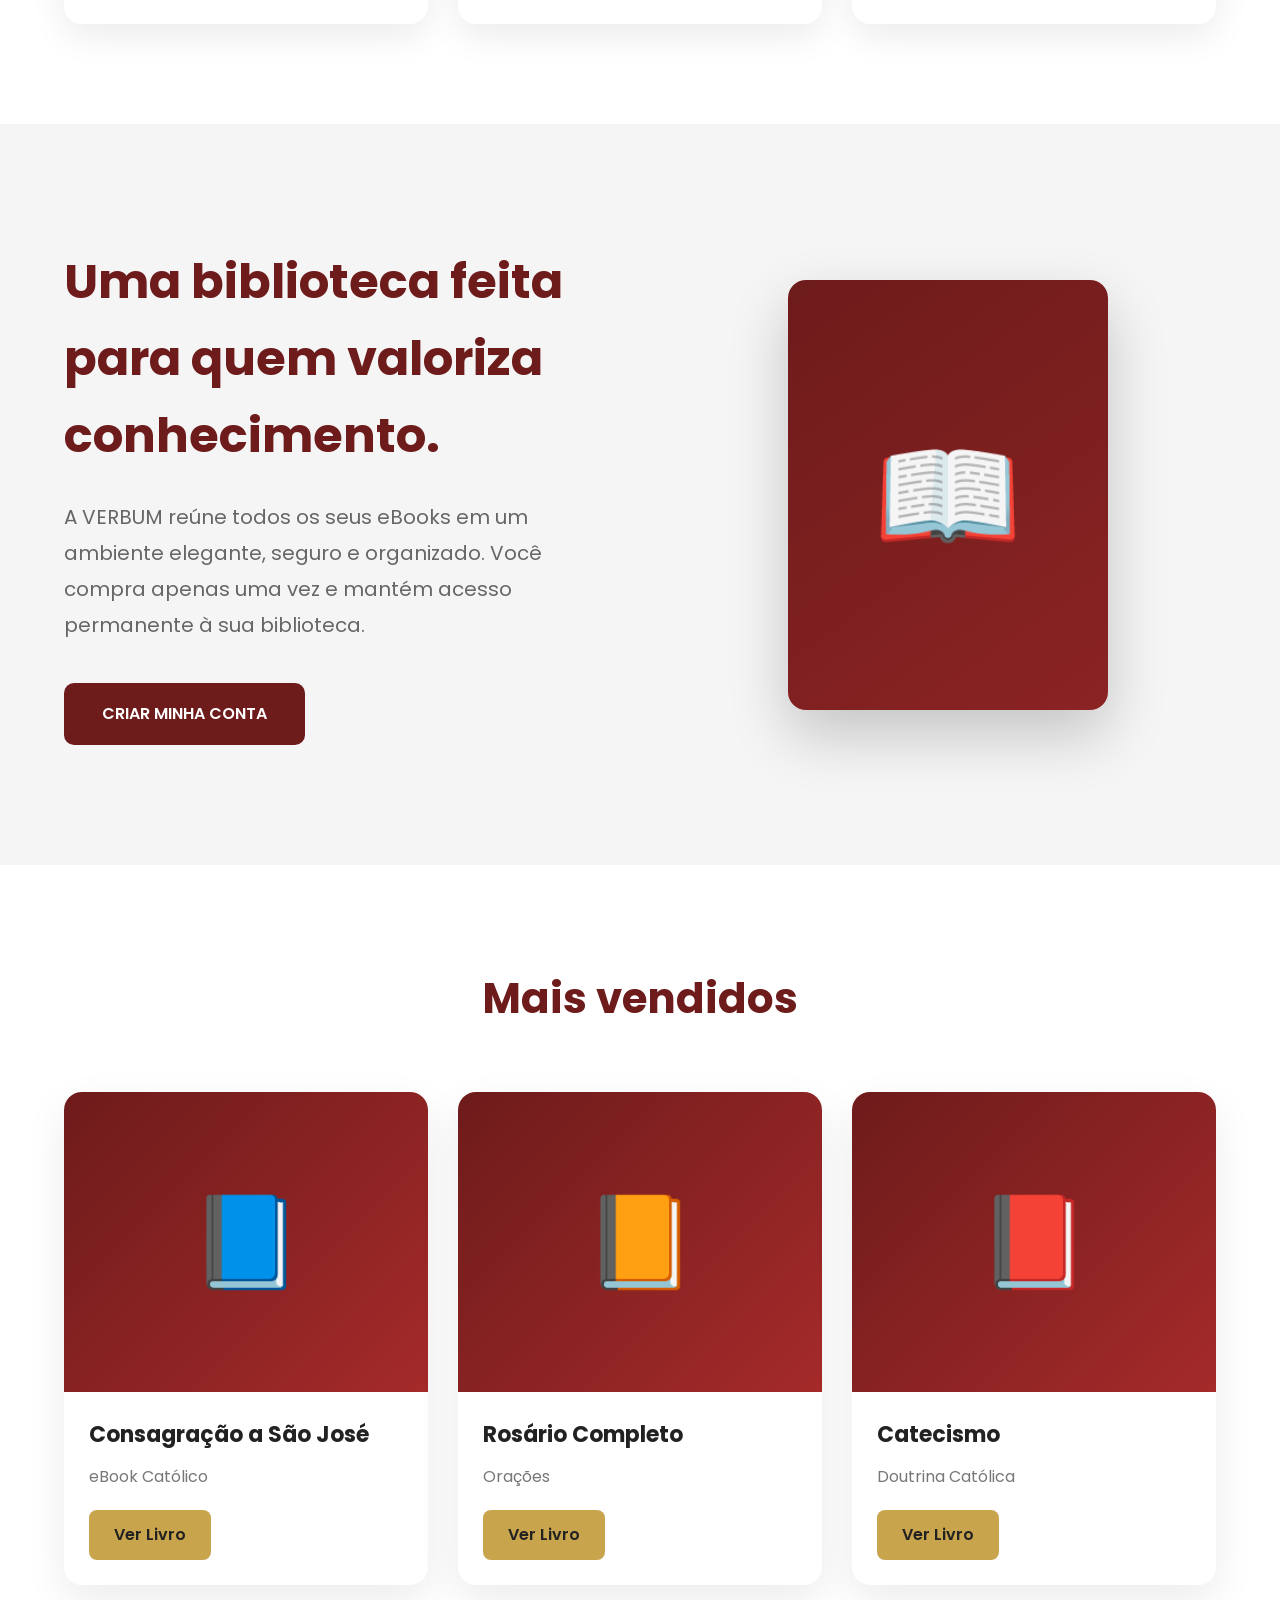
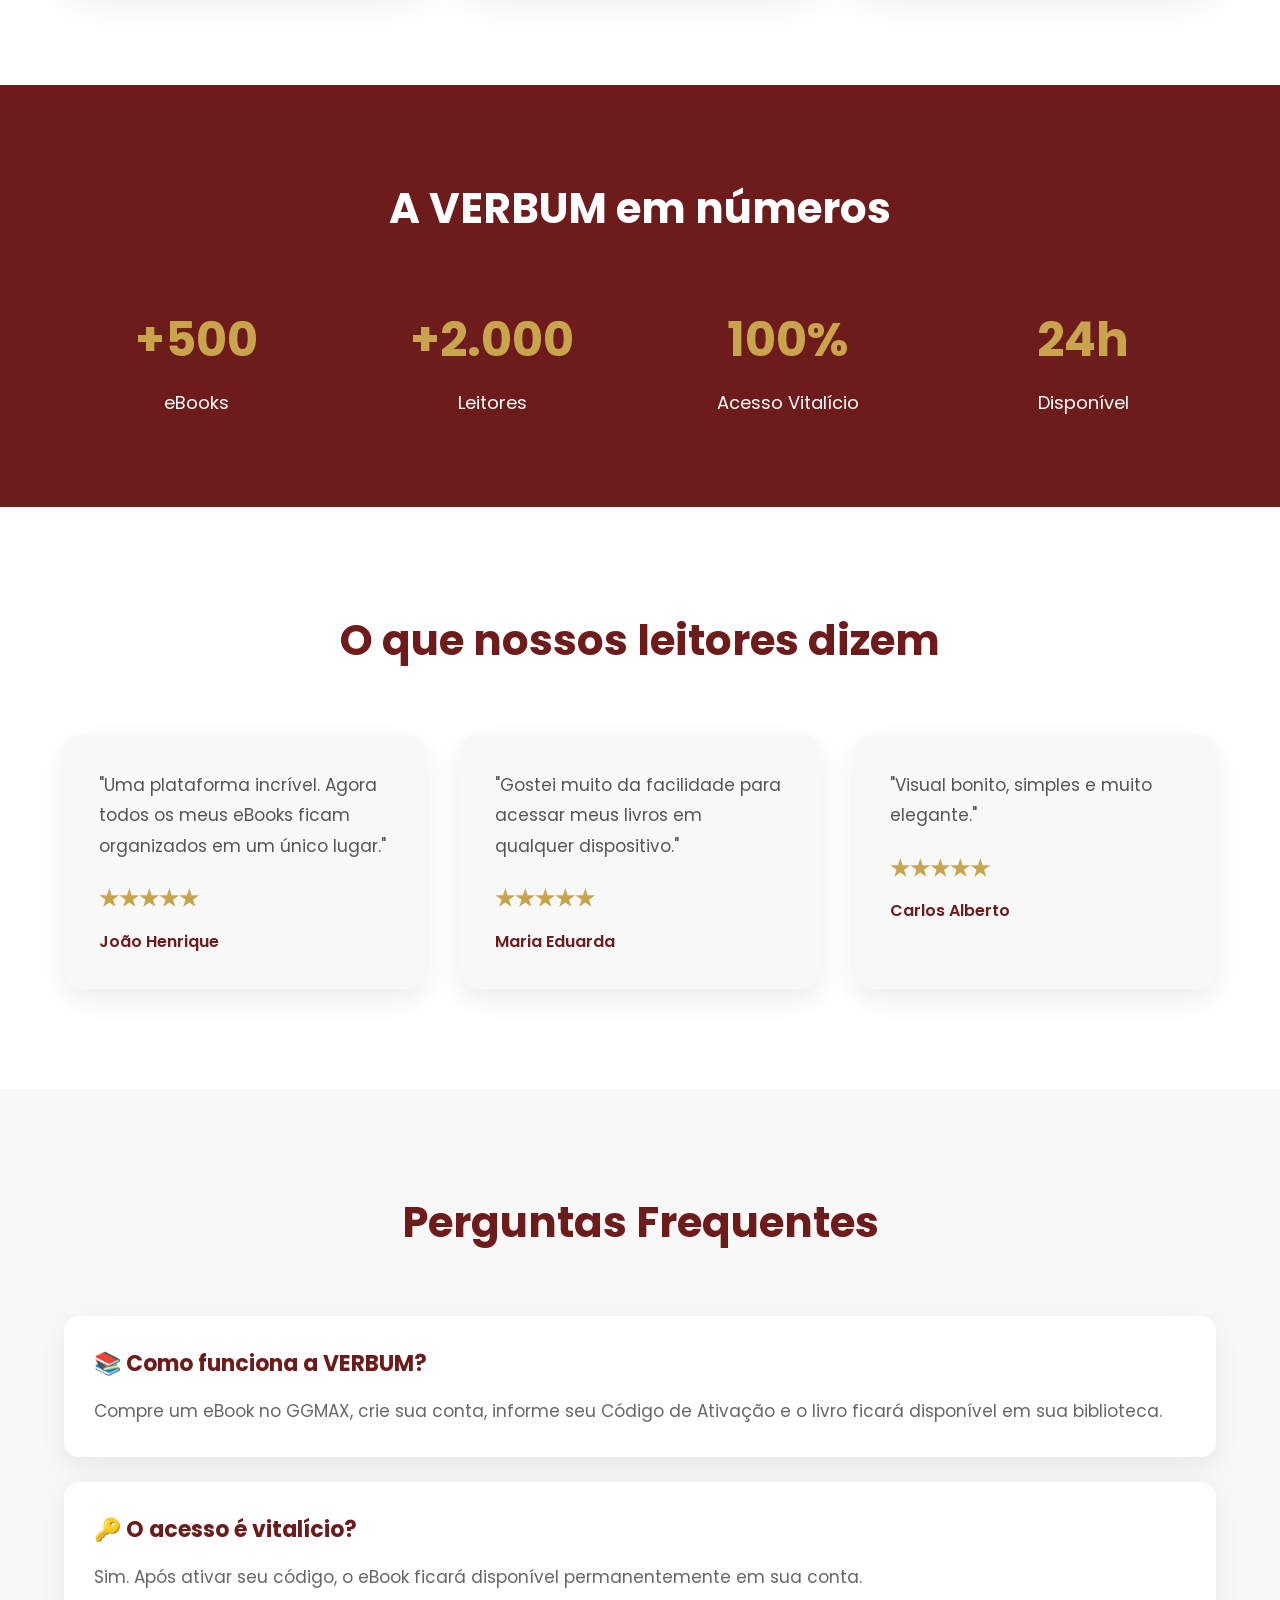
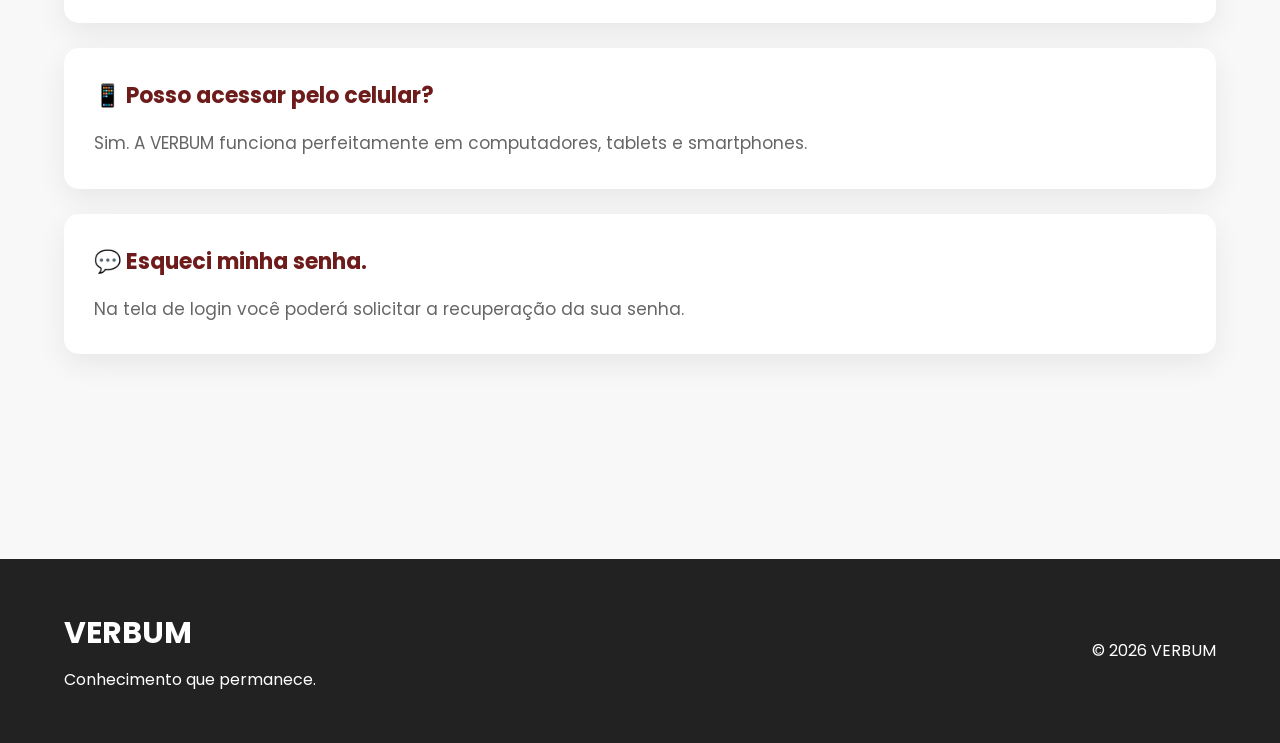
==== commit 155b592c: "Update index.html" ====
--- a/index.html
+++ b/index.html
@@ -167,6 +167,71 @@
 </div>
 
 </section>
+  <section class="categories">
+
+<div class="container">
+
+<h2>
+
+Explore por Categoria
+
+</h2>
+
+<div class="category-grid">
+
+<div class="category-card">
+
+✝️
+
+<h3>Fé Católica</h3>
+
+</div>
+
+<div class="category-card">
+
+💰
+
+<h3>Finanças</h3>
+
+</div>
+
+<div class="category-card">
+
+🧠
+
+<h3>Desenvolvimento</h3>
+
+</div>
+
+<div class="category-card">
+
+🤖
+
+<h3>Inteligência Artificial</h3>
+
+</div>
+
+<div class="category-card">
+
+💻
+
+<h3>Tecnologia</h3>
+
+</div>
+
+<div class="category-card">
+
+❤️
+
+<h3>Família</h3>
+
+</div>
+
+</div>
+
+</div>
+
+</section>
 
 </h2>
 
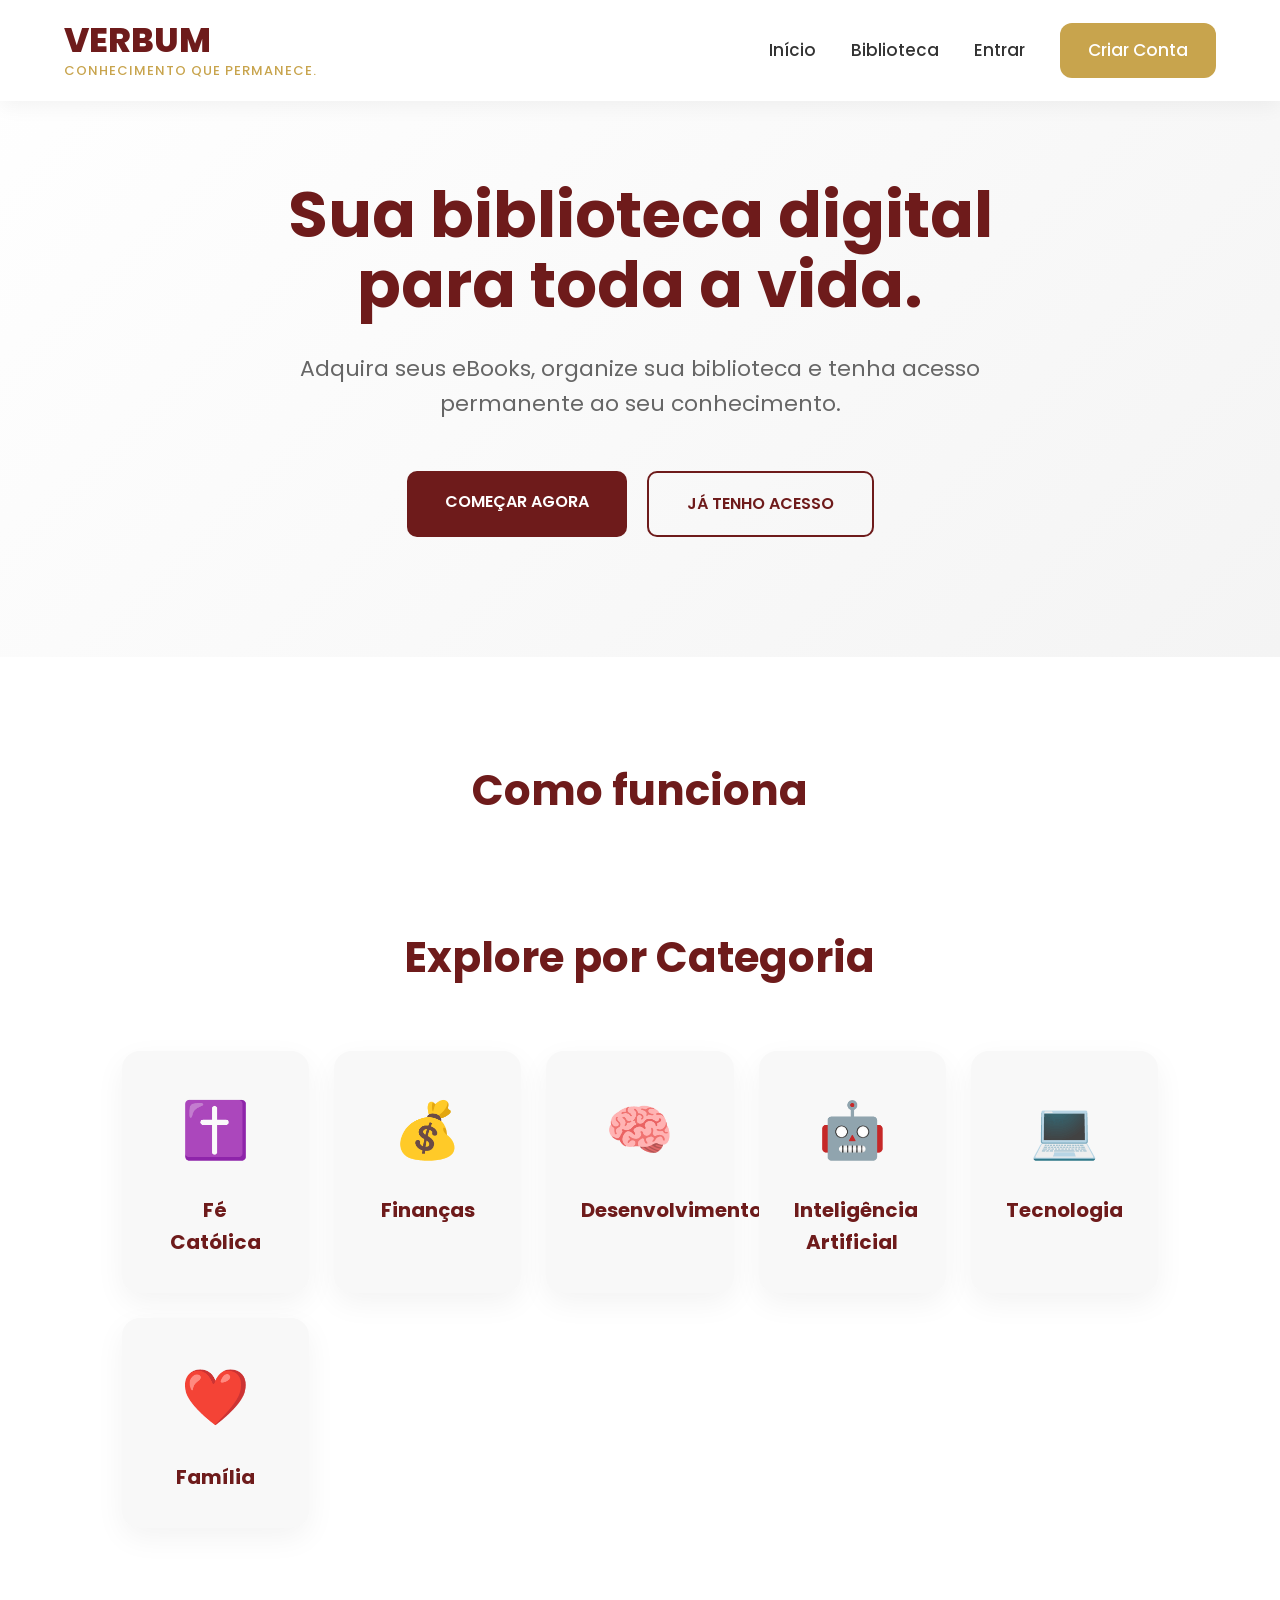
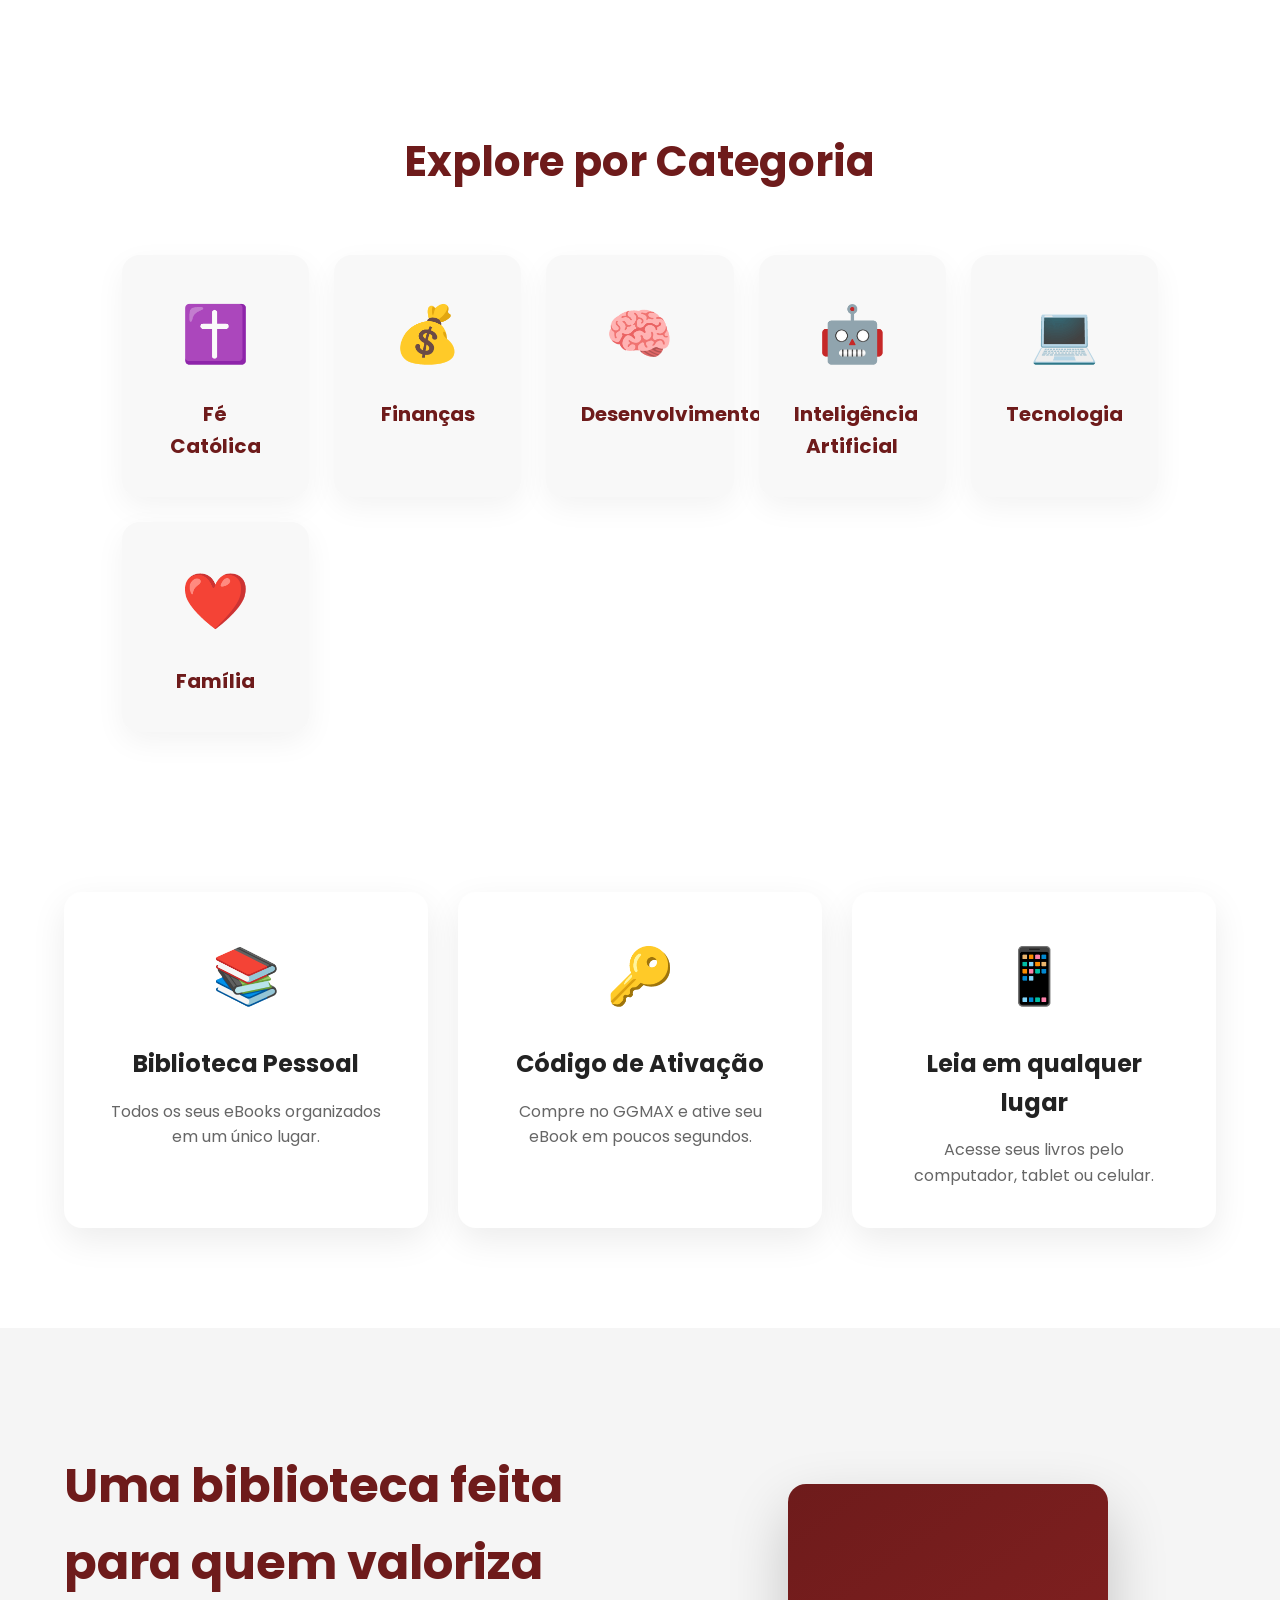
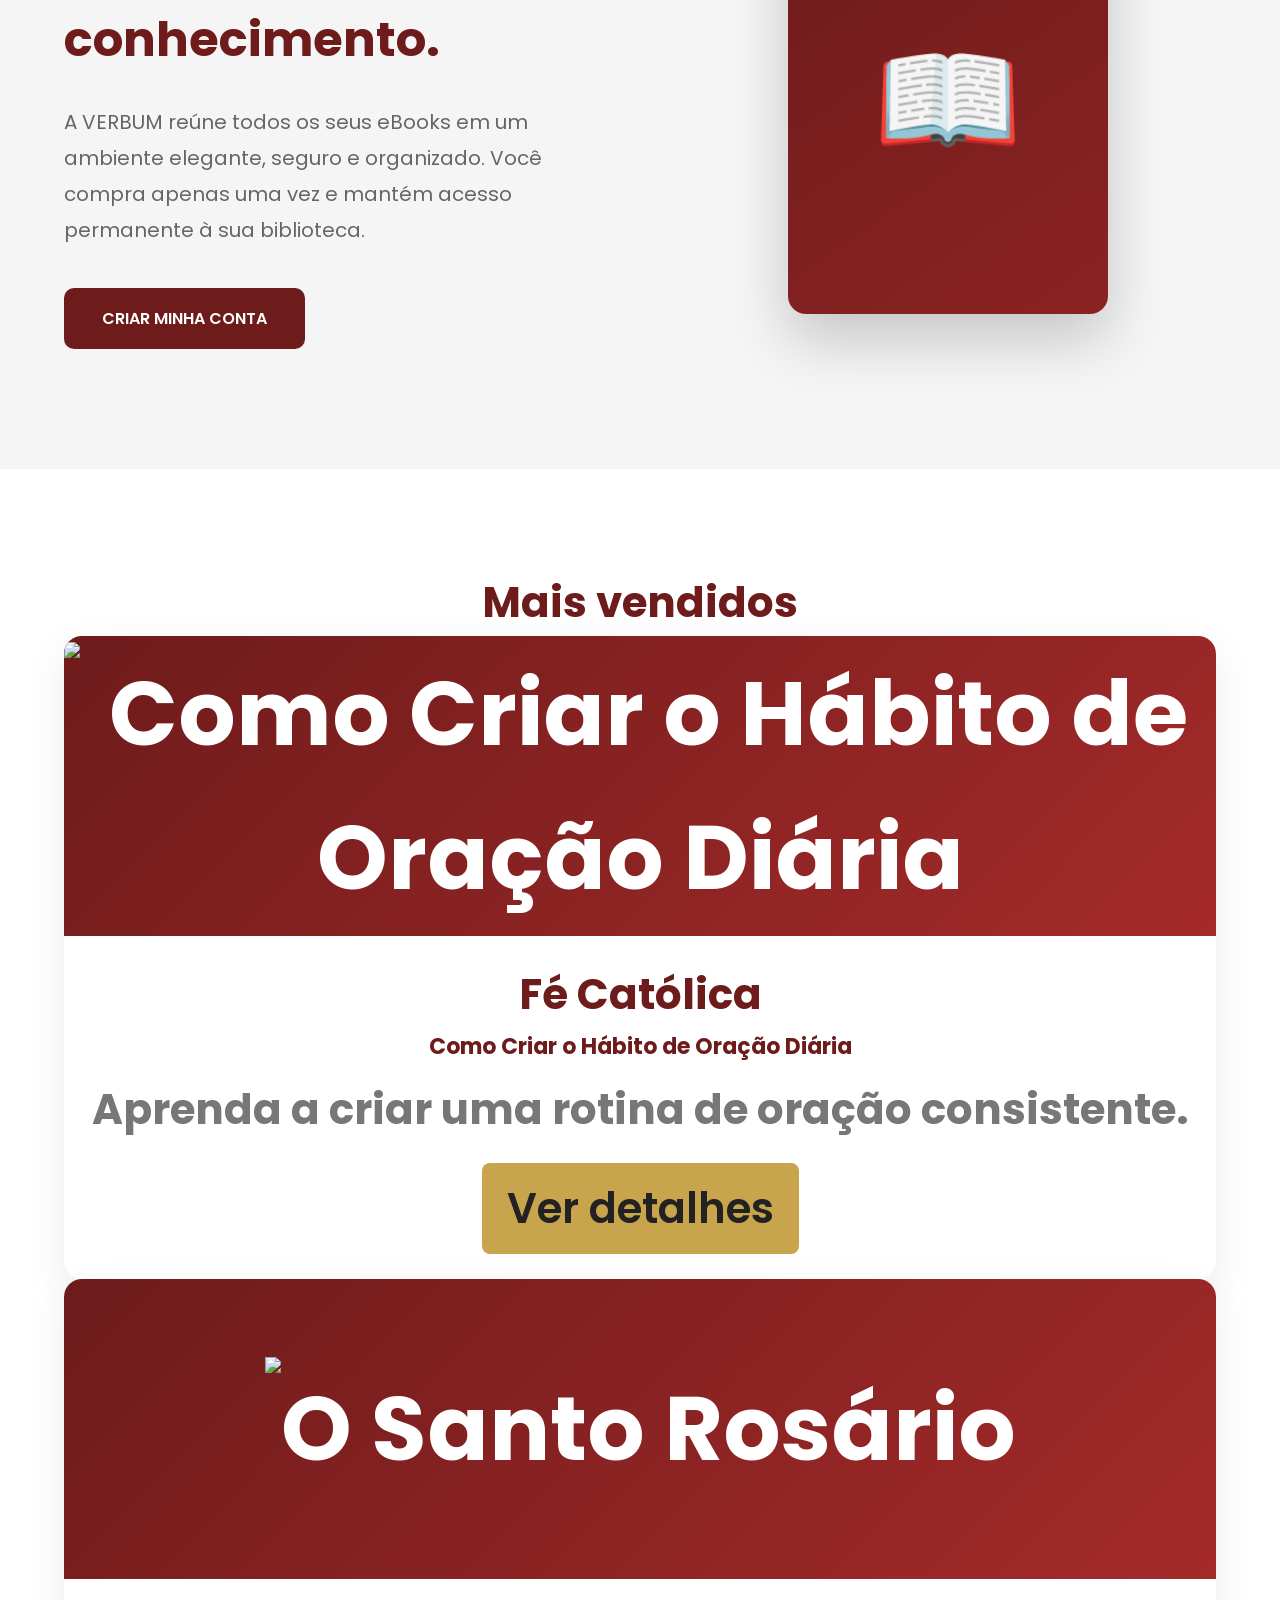
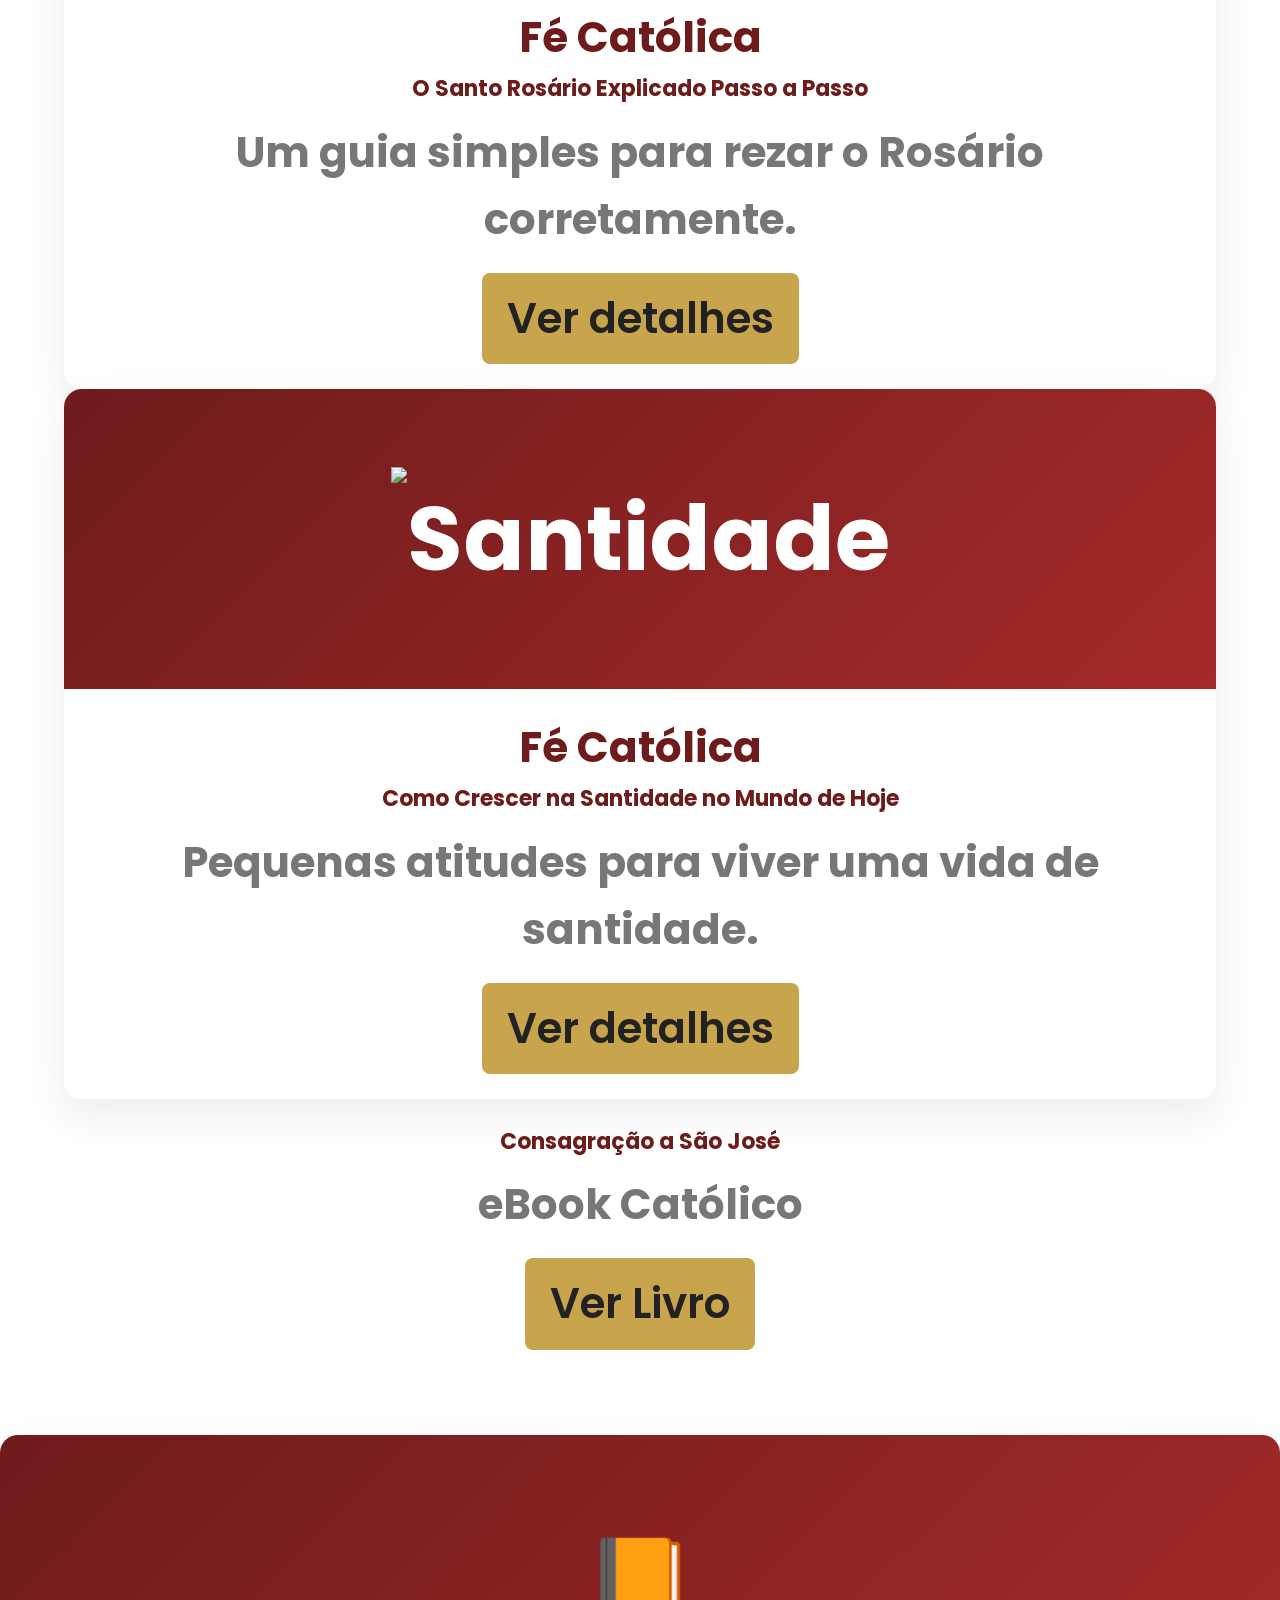
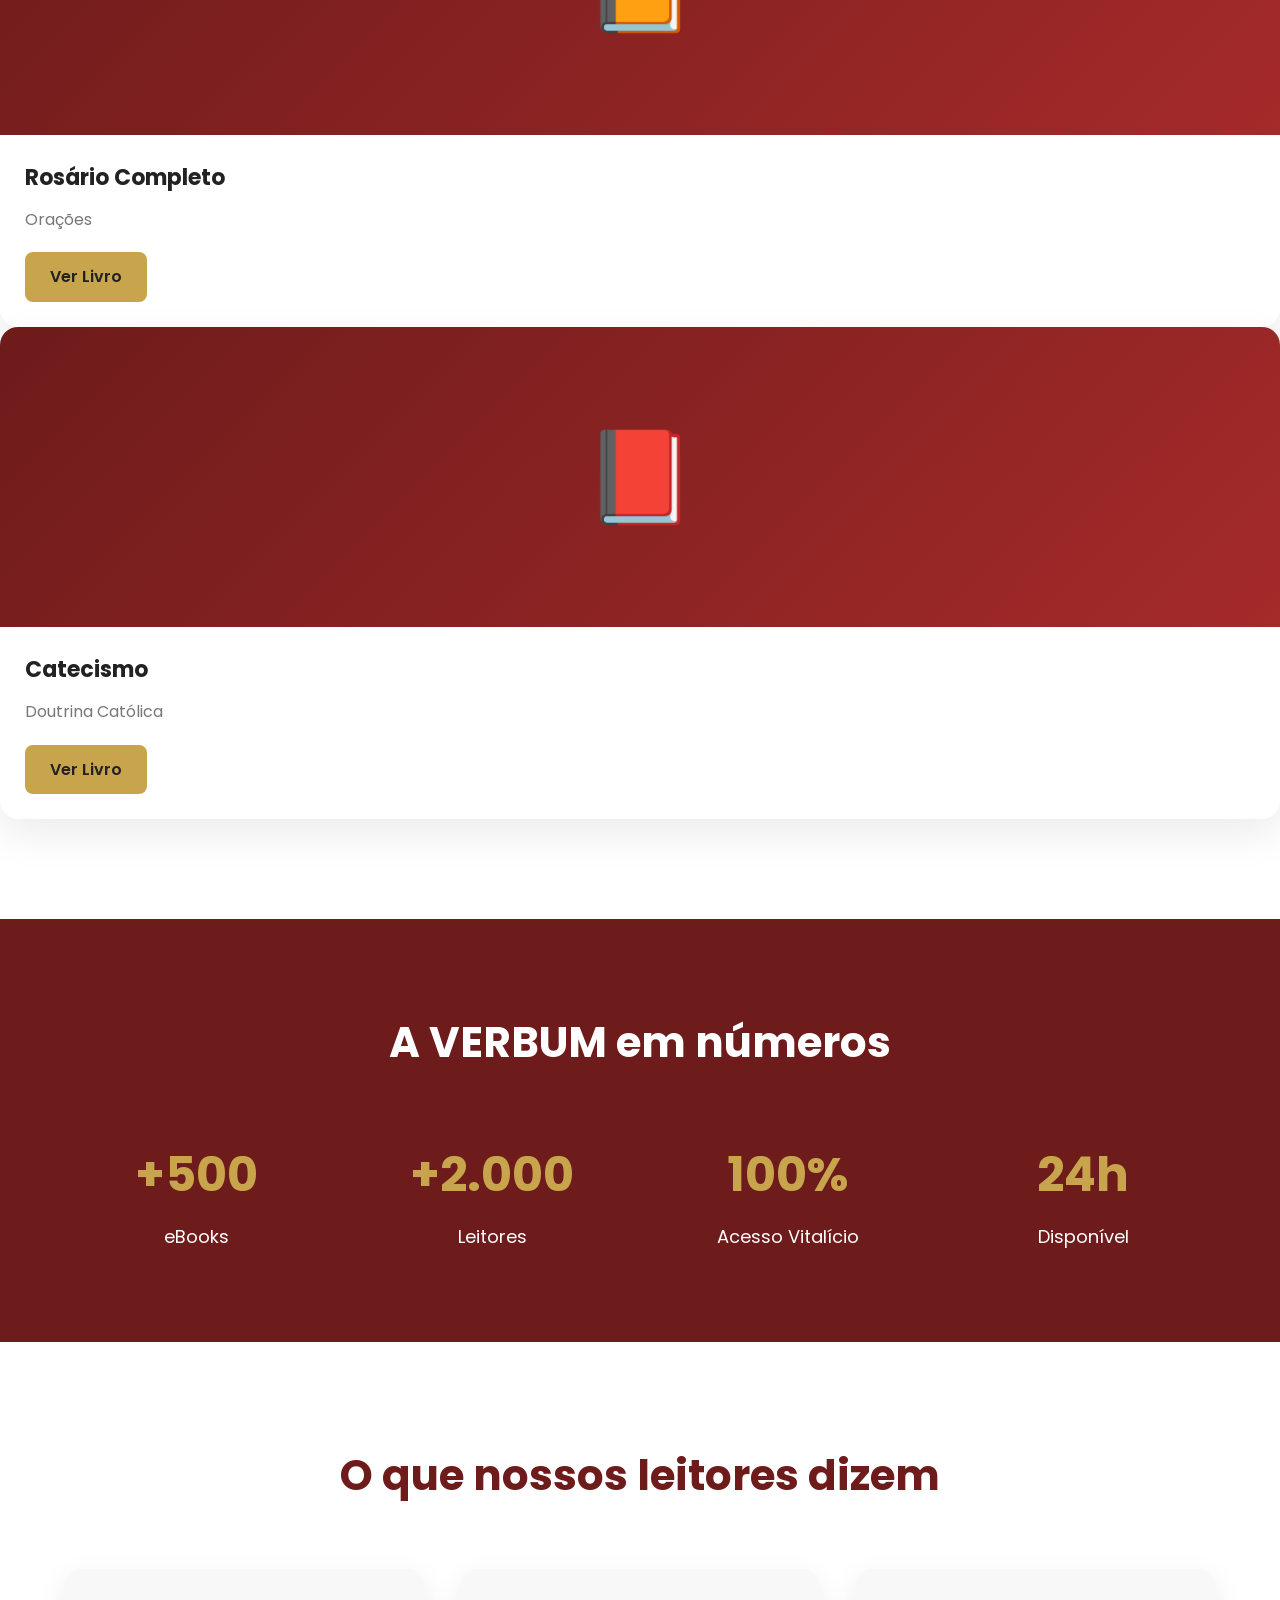
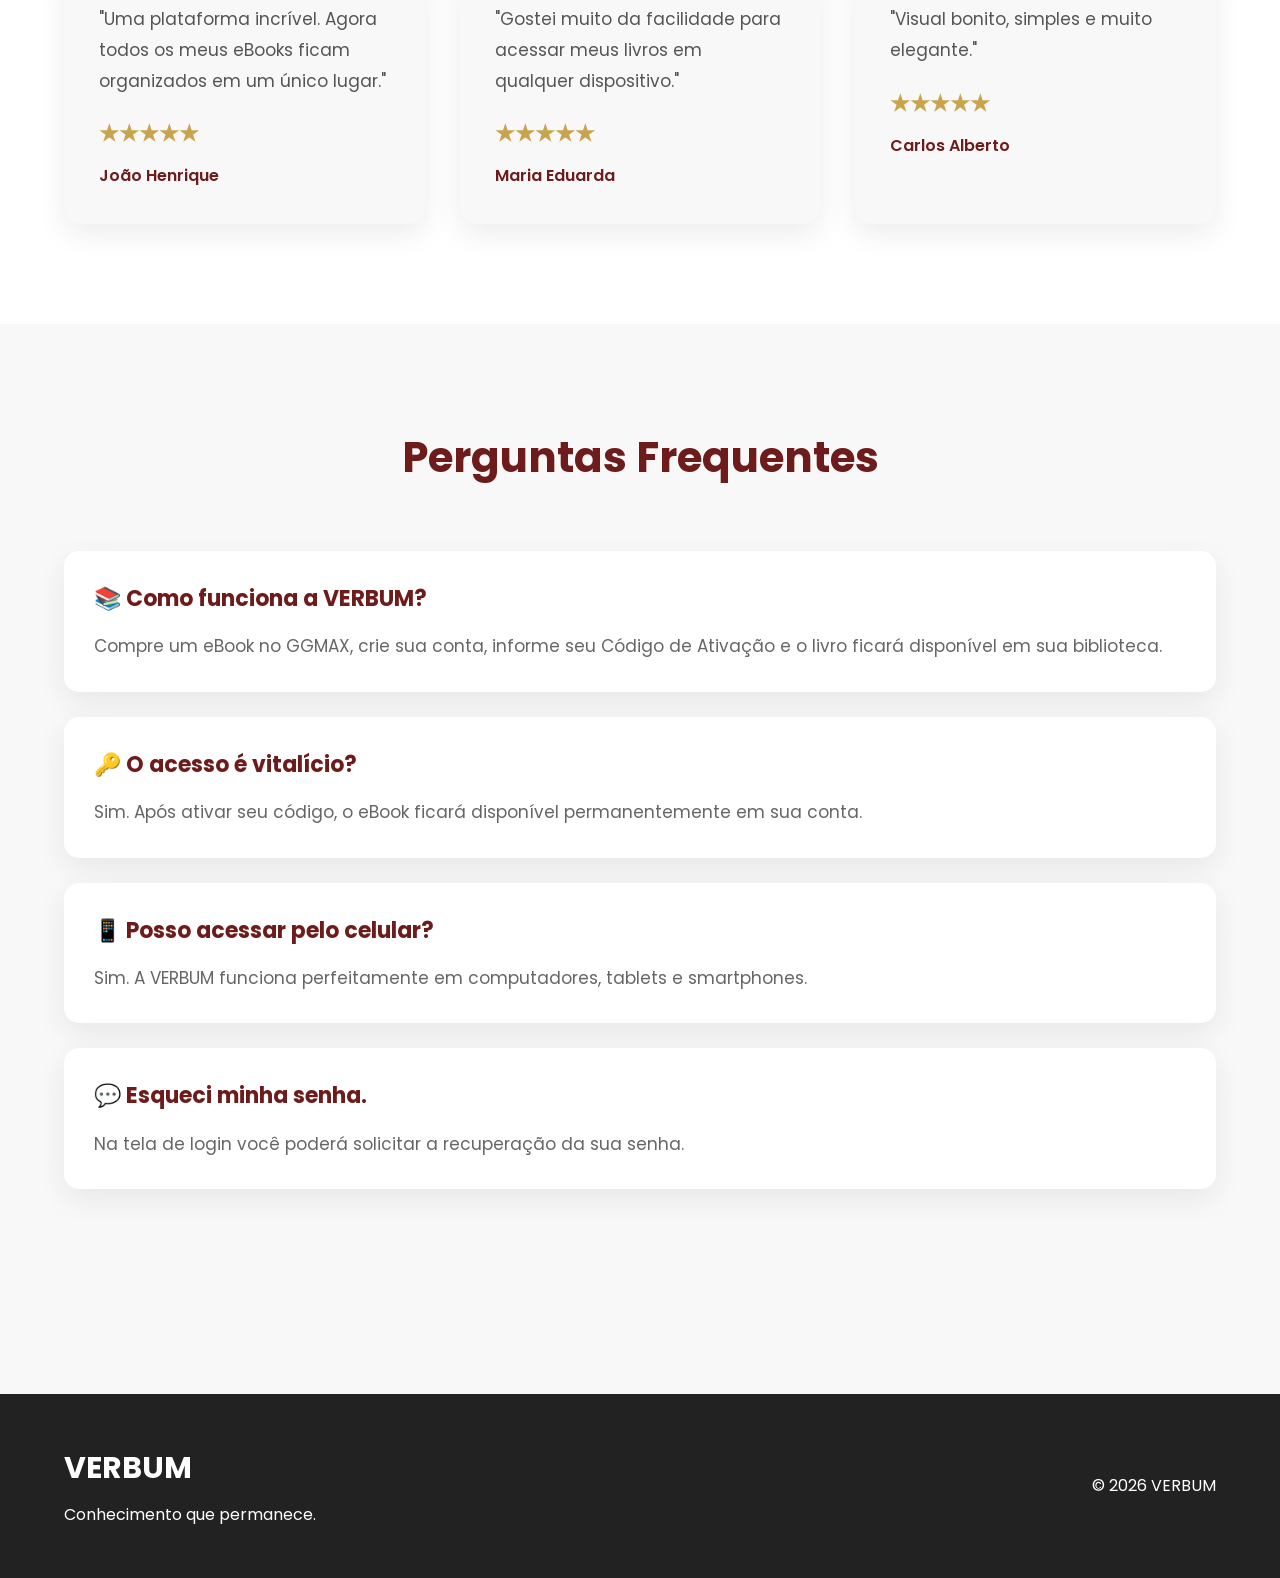
==== commit 81096514: "Update index.html" ====
--- a/index.html
+++ b/index.html
@@ -356,287 +356,341 @@
 <h2>
 
 Mais vendidos
+  
+
+<div class="book-card">
+
+<div class="book-cover">
+
+<img src="https://placehold.co/300x430/6E1B1B/FFFFFF?text=ORAÇÃO" alt="Como Criar o Hábito de Oração Diária">
+
+</div>
+
+<div class="book-info">
+
+<span class="category">Fé Católica</span>
+
+<h3>Como Criar o Hábito de Oração Diária</h3>
+
+<p>Aprenda a criar uma rotina de oração consistente.</p>
+
+<a href="#">Ver detalhes</a>
+
+</div>
+
+</div>
+
+<div class="book-card">
+
+<div class="book-cover">
+
+<img src="https://placehold.co/300x430/C8A44D/FFFFFF?text=ROSÁRIO" alt="O Santo Rosário">
+
+</div>
+
+<div class="book-info">
+
+<span class="category">Fé Católica</span>
+
+<h3>O Santo Rosário Explicado Passo a Passo</h3>
+
+<p>Um guia simples para rezar o Rosário corretamente.</p>
+
+<a href="#">Ver detalhes</a>
+
+</div>
+
+</div>
+
+<div class="book-card">
+
+<div class="book-cover">
+
+<img src="https://placehold.co/300x430/444444/FFFFFF?text=SANTIDADE" alt="Santidade">
+
+</div>
+
+<div class="book-info">
+
+<span class="category">Fé Católica</span>
+
+<h3>Como Crescer na Santidade no Mundo de Hoje</h3>
+
+<p>Pequenas atitudes para viver uma vida de santidade.</p>
+
+<a href="#">Ver detalhes</a>
+
+</div>
+
+</div>
+<div class="book-info">
+
+<h3>
+
+Consagração a São José
+
+</h3>
+
+<p>
+
+eBook Católico
+
+</p>
+
+<a href="#">
+
+Ver Livro
+
+</a>
+
+</div>
+
+</div>
+
+<div class="book-card">
+
+<div class="book-cover">
+
+📙
+
+</div>
+
+<div class="book-info">
+
+<h3>
+
+Rosário Completo
+
+</h3>
+
+<p>
+
+Orações
+
+</p>
+
+<a href="#">
+
+Ver Livro
+
+</a>
+
+</div>
+
+</div>
+
+<div class="book-card">
+
+<div class="book-cover">
+
+📕
+
+</div>
+
+<div class="book-info">
+
+<h3>
+
+Catecismo
+
+</h3>
+
+<p>
+
+Doutrina Católica
+
+</p>
+
+<a href="#">
+
+Ver Livro
+
+</a>
+
+</div>
+
+</div>
+
+</div>
+
+</div>
+
+</section>
+  <section class="numbers">
+
+<div class="container">
+
+<h2>
+
+A VERBUM em números
 
 </h2>
 
-<div class="books">
-
-<div class="book-card">
-
-<div class="book-cover">
-
-📘
-
-</div>
-
-<div class="book-info">
+<div class="stats">
+
+<div>
+
+<h3>+500</h3>
+
+<p>eBooks</p>
+
+</div>
+
+<div>
+
+<h3>+2.000</h3>
+
+<p>Leitores</p>
+
+</div>
+
+<div>
+
+<h3>100%</h3>
+
+<p>Acesso Vitalício</p>
+
+</div>
+
+<div>
+
+<h3>24h</h3>
+
+<p>Disponível</p>
+
+</div>
+
+</div>
+
+</div>
+
+</section>
+  <section class="testimonials">
+
+<div class="container">
+
+<h2>O que nossos leitores dizem</h2>
+
+<div class="testimonial-grid">
+
+<div class="testimonial">
+
+<p>
+
+"Uma plataforma incrível. Agora todos os meus eBooks ficam organizados em um único lugar."
+
+</p>
+
+<h4>★★★★★</h4>
+
+<span>João Henrique</span>
+
+</div>
+
+<div class="testimonial">
+
+<p>
+
+"Gostei muito da facilidade para acessar meus livros em qualquer dispositivo."
+
+</p>
+
+<h4>★★★★★</h4>
+
+<span>Maria Eduarda</span>
+
+</div>
+
+<div class="testimonial">
+
+<p>
+
+"Visual bonito, simples e muito elegante."
+
+</p>
+
+<h4>★★★★★</h4>
+
+<span>Carlos Alberto</span>
+
+</div>
+
+</div>
+
+</div>
+
+</section>
+  <section class="faq">
+
+<div class="container">
+
+<h2>Perguntas Frequentes</h2>
+
+<div class="faq-item">
+
+<h3>📚 Como funciona a VERBUM?</h3>
+
+<p>
+Compre um eBook no GGMAX, crie sua conta, informe seu Código de Ativação e o livro ficará disponível em sua biblioteca.
+</p>
+
+</div>
+
+<div class="faq-item">
+
+<h3>🔑 O acesso é vitalício?</h3>
+
+<p>
+Sim. Após ativar seu código, o eBook ficará disponível permanentemente em sua conta.
+</p>
+
+</div>
+
+<div class="faq-item">
+
+<h3>📱 Posso acessar pelo celular?</h3>
+
+<p>
+Sim. A VERBUM funciona perfeitamente em computadores, tablets e smartphones.
+</p>
+
+</div>
+
+<div class="faq-item">
+
+<h3>💬 Esqueci minha senha.</h3>
+
+<p>
+Na tela de login você poderá solicitar a recuperação da sua senha.
+</p>
+
+</div>
+
+</div>
+
+</section>
+<footer>
+
+<div class="container">
+
+<div>
 
 <h3>
 
-Consagração a São José
+VERBUM
 
 </h3>
 
 <p>
 
-eBook Católico
-
-</p>
-
-<a href="#">
-
-Ver Livro
-
-</a>
-
-</div>
-
-</div>
-
-<div class="book-card">
-
-<div class="book-cover">
-
-📙
-
-</div>
-
-<div class="book-info">
-
-<h3>
-
-Rosário Completo
-
-</h3>
-
-<p>
-
-Orações
-
-</p>
-
-<a href="#">
-
-Ver Livro
-
-</a>
-
-</div>
-
-</div>
-
-<div class="book-card">
-
-<div class="book-cover">
-
-📕
-
-</div>
-
-<div class="book-info">
-
-<h3>
-
-Catecismo
-
-</h3>
-
-<p>
-
-Doutrina Católica
-
-</p>
-
-<a href="#">
-
-Ver Livro
-
-</a>
-
-</div>
-
-</div>
-
-</div>
-
-</div>
-
-</section>
-  <section class="numbers">
-
-<div class="container">
-
-<h2>
-
-A VERBUM em números
-
-</h2>
-
-<div class="stats">
+Conhecimento que permanece.
+
+</p>
+
+</div>
 
 <div>
 
-<h3>+500</h3>
-
-<p>eBooks</p>
-
-</div>
-
-<div>
-
-<h3>+2.000</h3>
-
-<p>Leitores</p>
-
-</div>
-
-<div>
-
-<h3>100%</h3>
-
-<p>Acesso Vitalício</p>
-
-</div>
-
-<div>
-
-<h3>24h</h3>
-
-<p>Disponível</p>
-
-</div>
-
-</div>
-
-</div>
-
-</section>
-  <section class="testimonials">
-
-<div class="container">
-
-<h2>O que nossos leitores dizem</h2>
-
-<div class="testimonial-grid">
-
-<div class="testimonial">
-
-<p>
-
-"Uma plataforma incrível. Agora todos os meus eBooks ficam organizados em um único lugar."
-
-</p>
-
-<h4>★★★★★</h4>
-
-<span>João Henrique</span>
-
-</div>
-
-<div class="testimonial">
-
-<p>
-
-"Gostei muito da facilidade para acessar meus livros em qualquer dispositivo."
-
-</p>
-
-<h4>★★★★★</h4>
-
-<span>Maria Eduarda</span>
-
-</div>
-
-<div class="testimonial">
-
-<p>
-
-"Visual bonito, simples e muito elegante."
-
-</p>
-
-<h4>★★★★★</h4>
-
-<span>Carlos Alberto</span>
-
-</div>
-
-</div>
-
-</div>
-
-</section>
-  <section class="faq">
-
-<div class="container">
-
-<h2>Perguntas Frequentes</h2>
-
-<div class="faq-item">
-
-<h3>📚 Como funciona a VERBUM?</h3>
-
-<p>
-Compre um eBook no GGMAX, crie sua conta, informe seu Código de Ativação e o livro ficará disponível em sua biblioteca.
-</p>
-
-</div>
-
-<div class="faq-item">
-
-<h3>🔑 O acesso é vitalício?</h3>
-
-<p>
-Sim. Após ativar seu código, o eBook ficará disponível permanentemente em sua conta.
-</p>
-
-</div>
-
-<div class="faq-item">
-
-<h3>📱 Posso acessar pelo celular?</h3>
-
-<p>
-Sim. A VERBUM funciona perfeitamente em computadores, tablets e smartphones.
-</p>
-
-</div>
-
-<div class="faq-item">
-
-<h3>💬 Esqueci minha senha.</h3>
-
-<p>
-Na tela de login você poderá solicitar a recuperação da sua senha.
-</p>
-
-</div>
-
-</div>
-
-</section>
-<footer>
-
-<div class="container">
-
-<div>
-
-<h3>
-
-VERBUM
-
-</h3>
-
-<p>
-
-Conhecimento que permanece.
-
-</p>
-
-</div>
-
-<div>
-
 <p>
 
 © 2026 VERBUM
--- a/css/style.css
+++ b/css/style.css
@@ -849,3 +849,78 @@
 color:#666;
 
 }
+/*=========================
+      CATEGORIAS
+==========================*/
+
+.categories{
+
+padding:100px 0;
+
+background:#fff;
+
+}
+
+.categories h2{
+
+text-align:center;
+
+font-size:42px;
+
+margin-bottom:60px;
+
+color:#6E1B1B;
+
+}
+
+.category-grid{
+
+display:grid;
+
+grid-template-columns:repeat(auto-fit,minmax(180px,1fr));
+
+gap:25px;
+
+}
+
+.category-card{
+
+background:#F8F8F8;
+
+padding:35px;
+
+border-radius:18px;
+
+text-align:center;
+
+transition:.3s;
+
+cursor:pointer;
+
+box-shadow:0 10px 30px rgba(0,0,0,.05);
+
+}
+
+.category-card:hover{
+
+transform:translateY(-8px);
+
+background:#6E1B1B;
+
+color:white;
+
+}
+
+.category-card{
+
+font-size:55px;
+
+}
+
+.category-card h3{
+
+font-size:20px;
+
+margin-top:20px;
+
+}
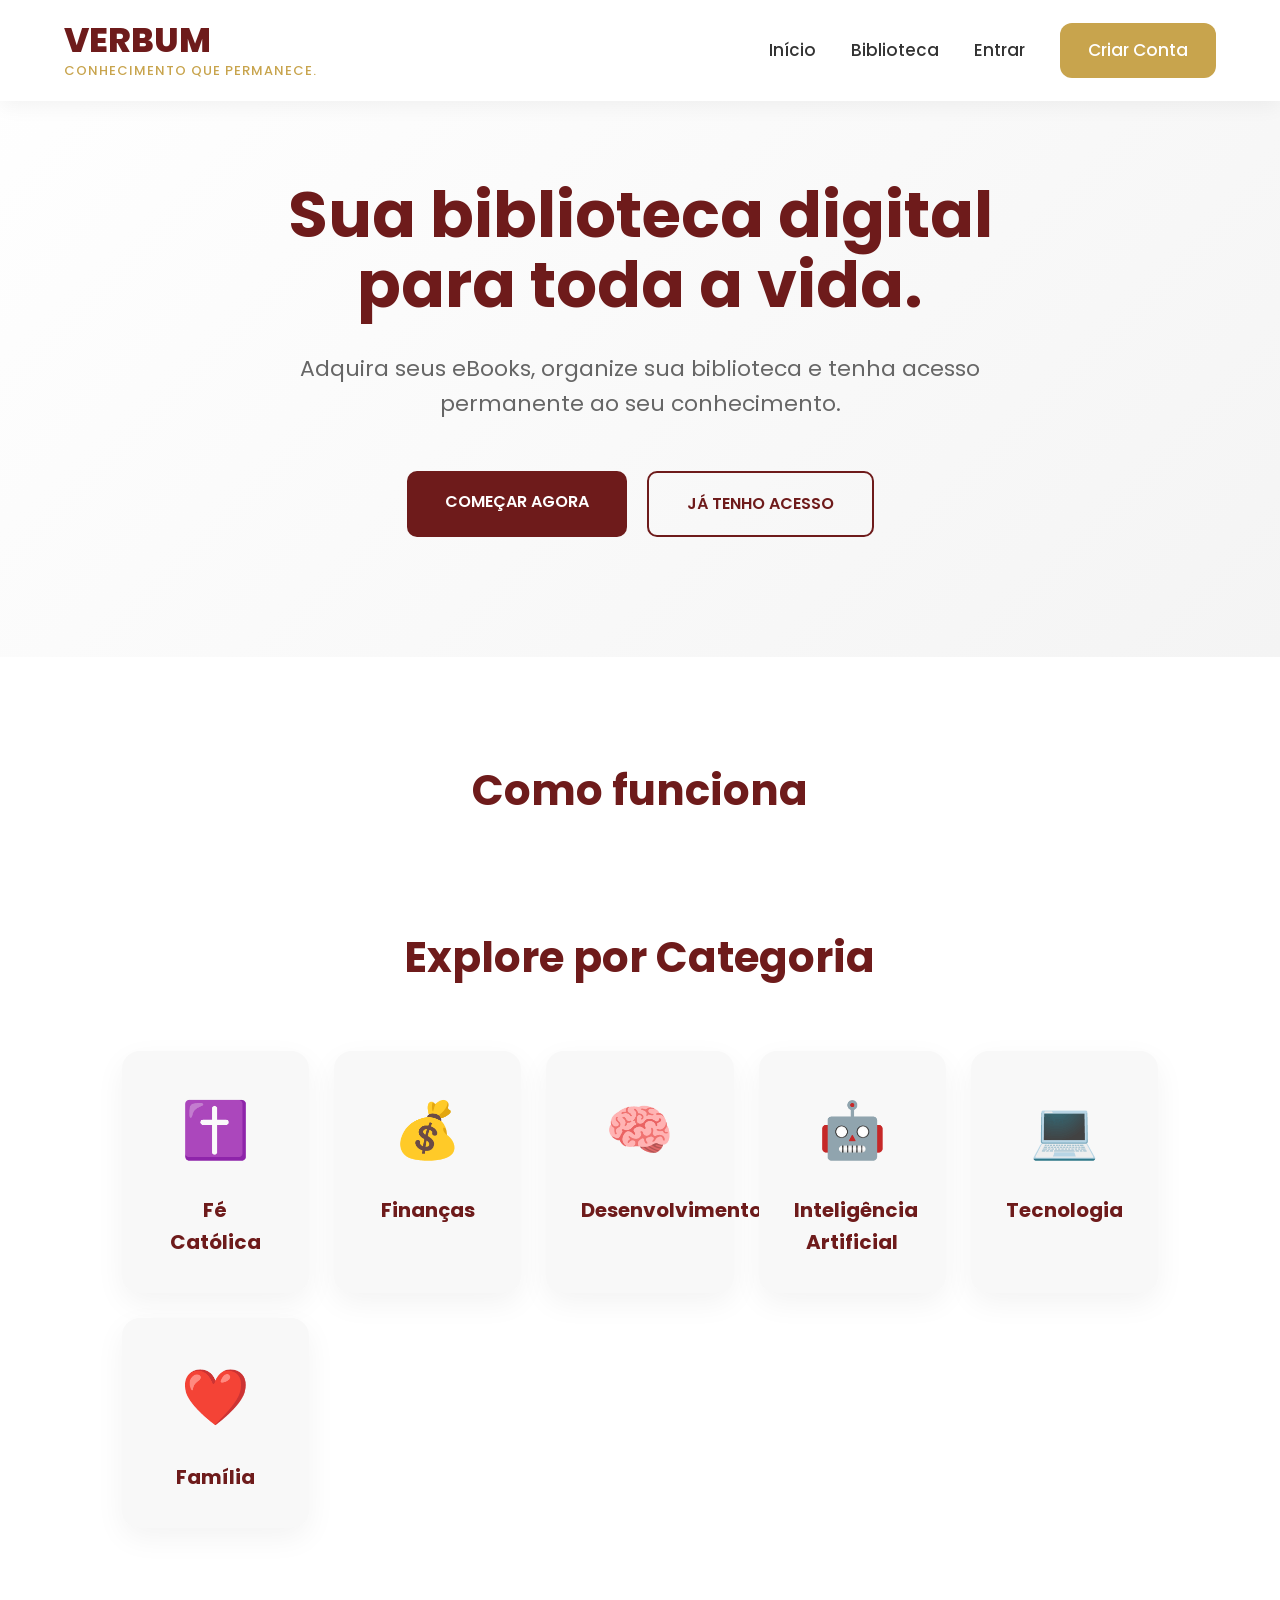
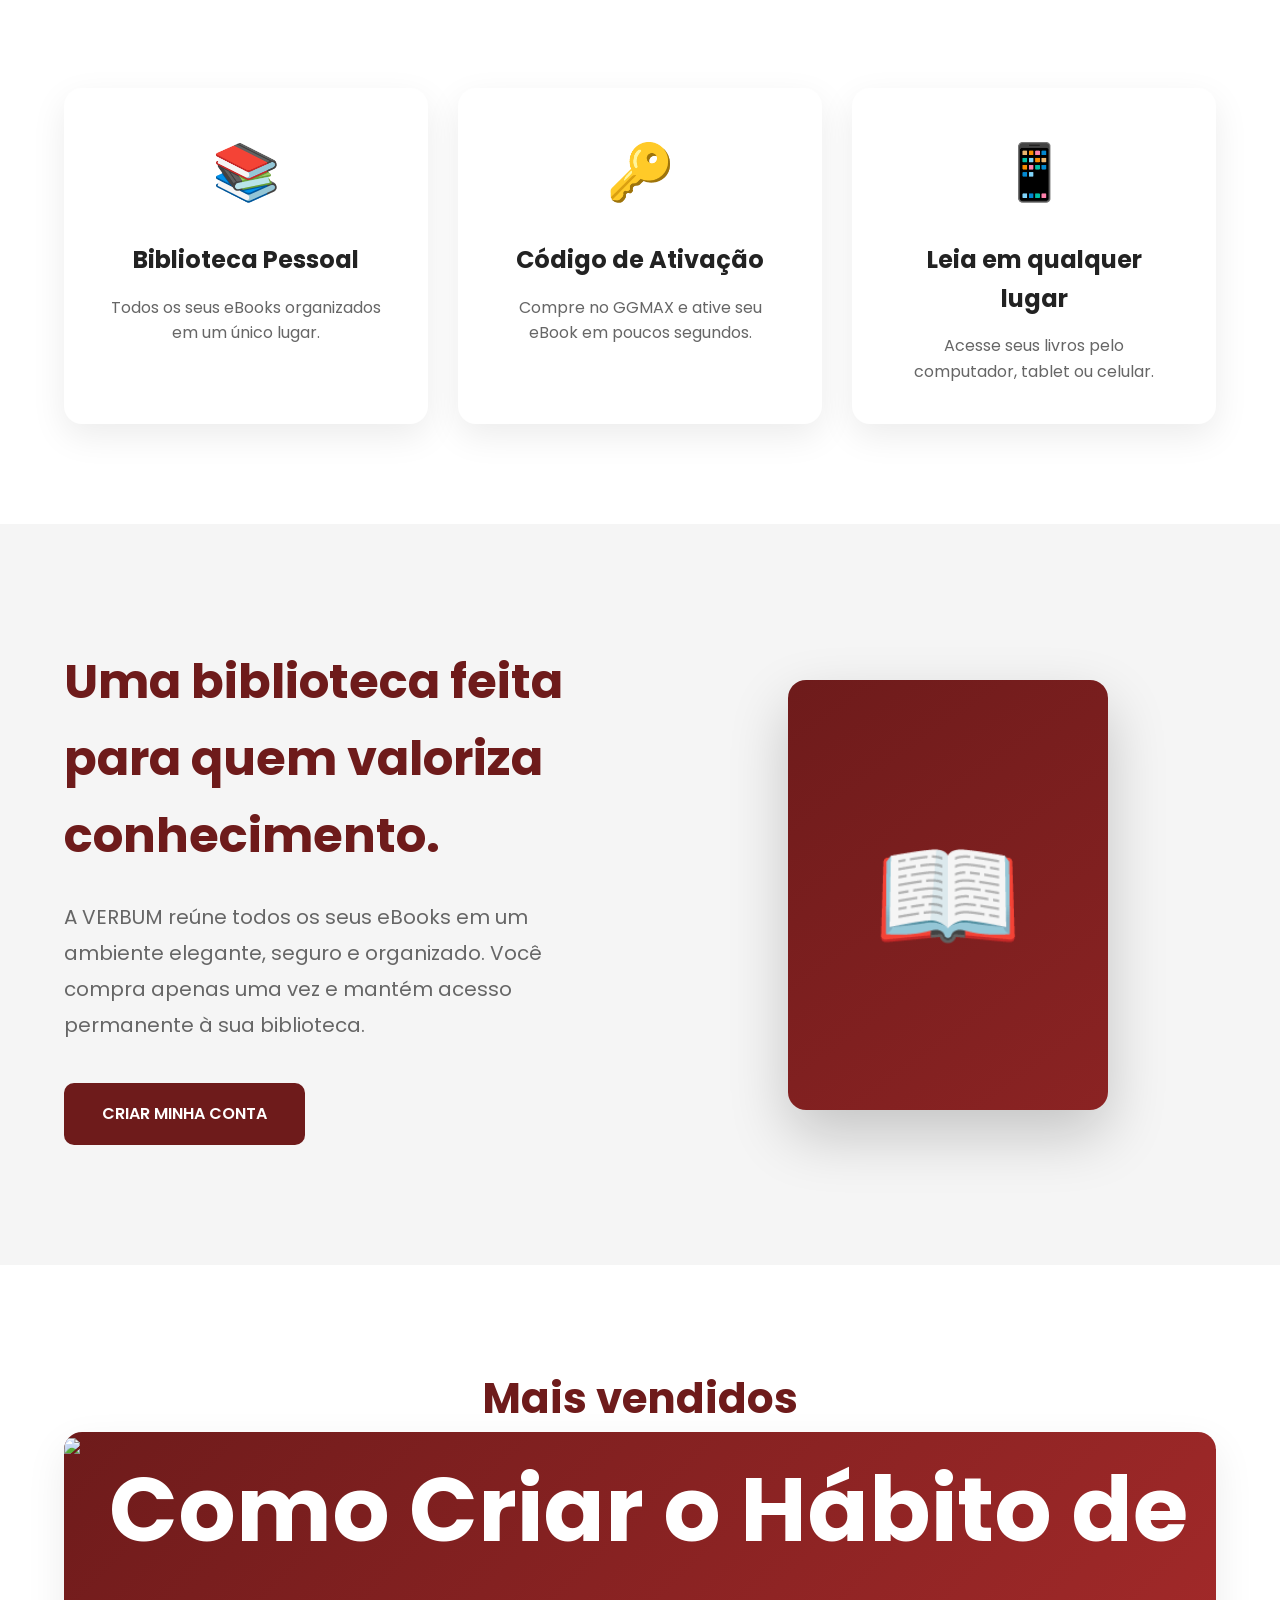
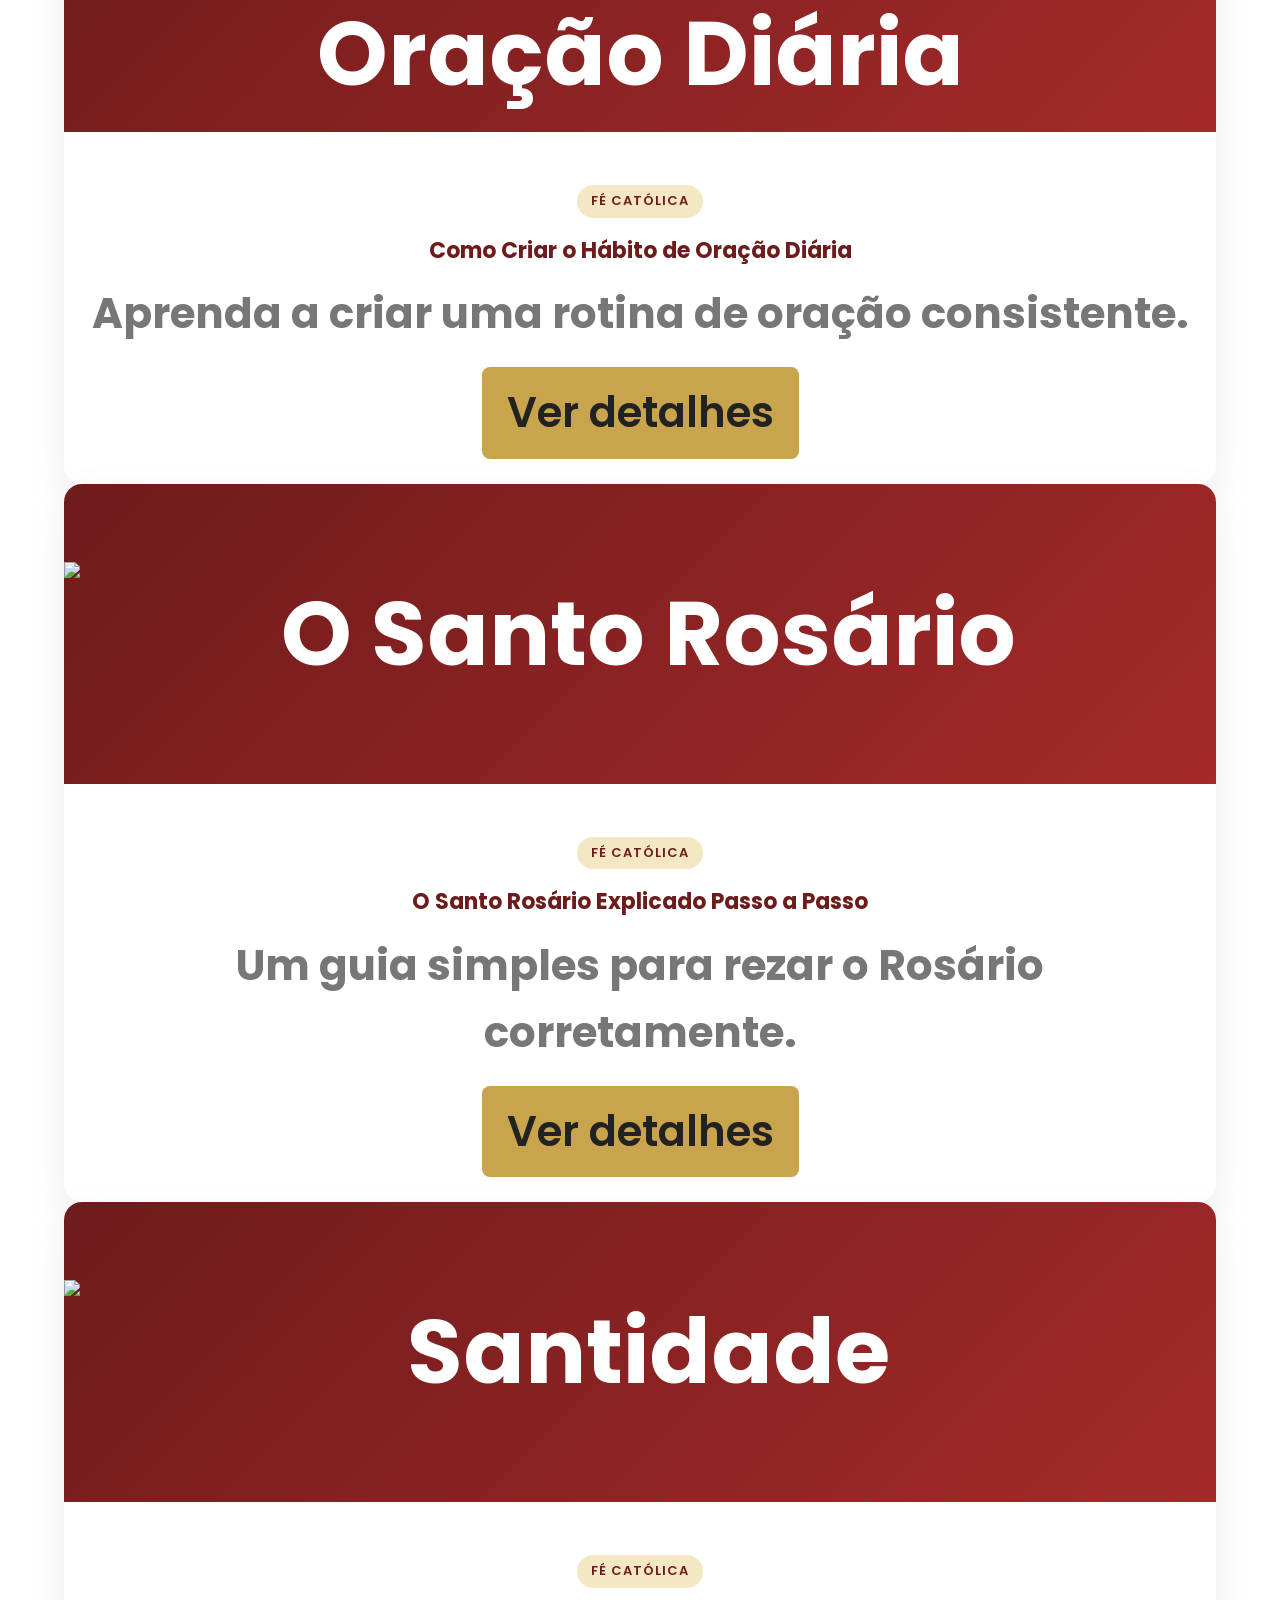
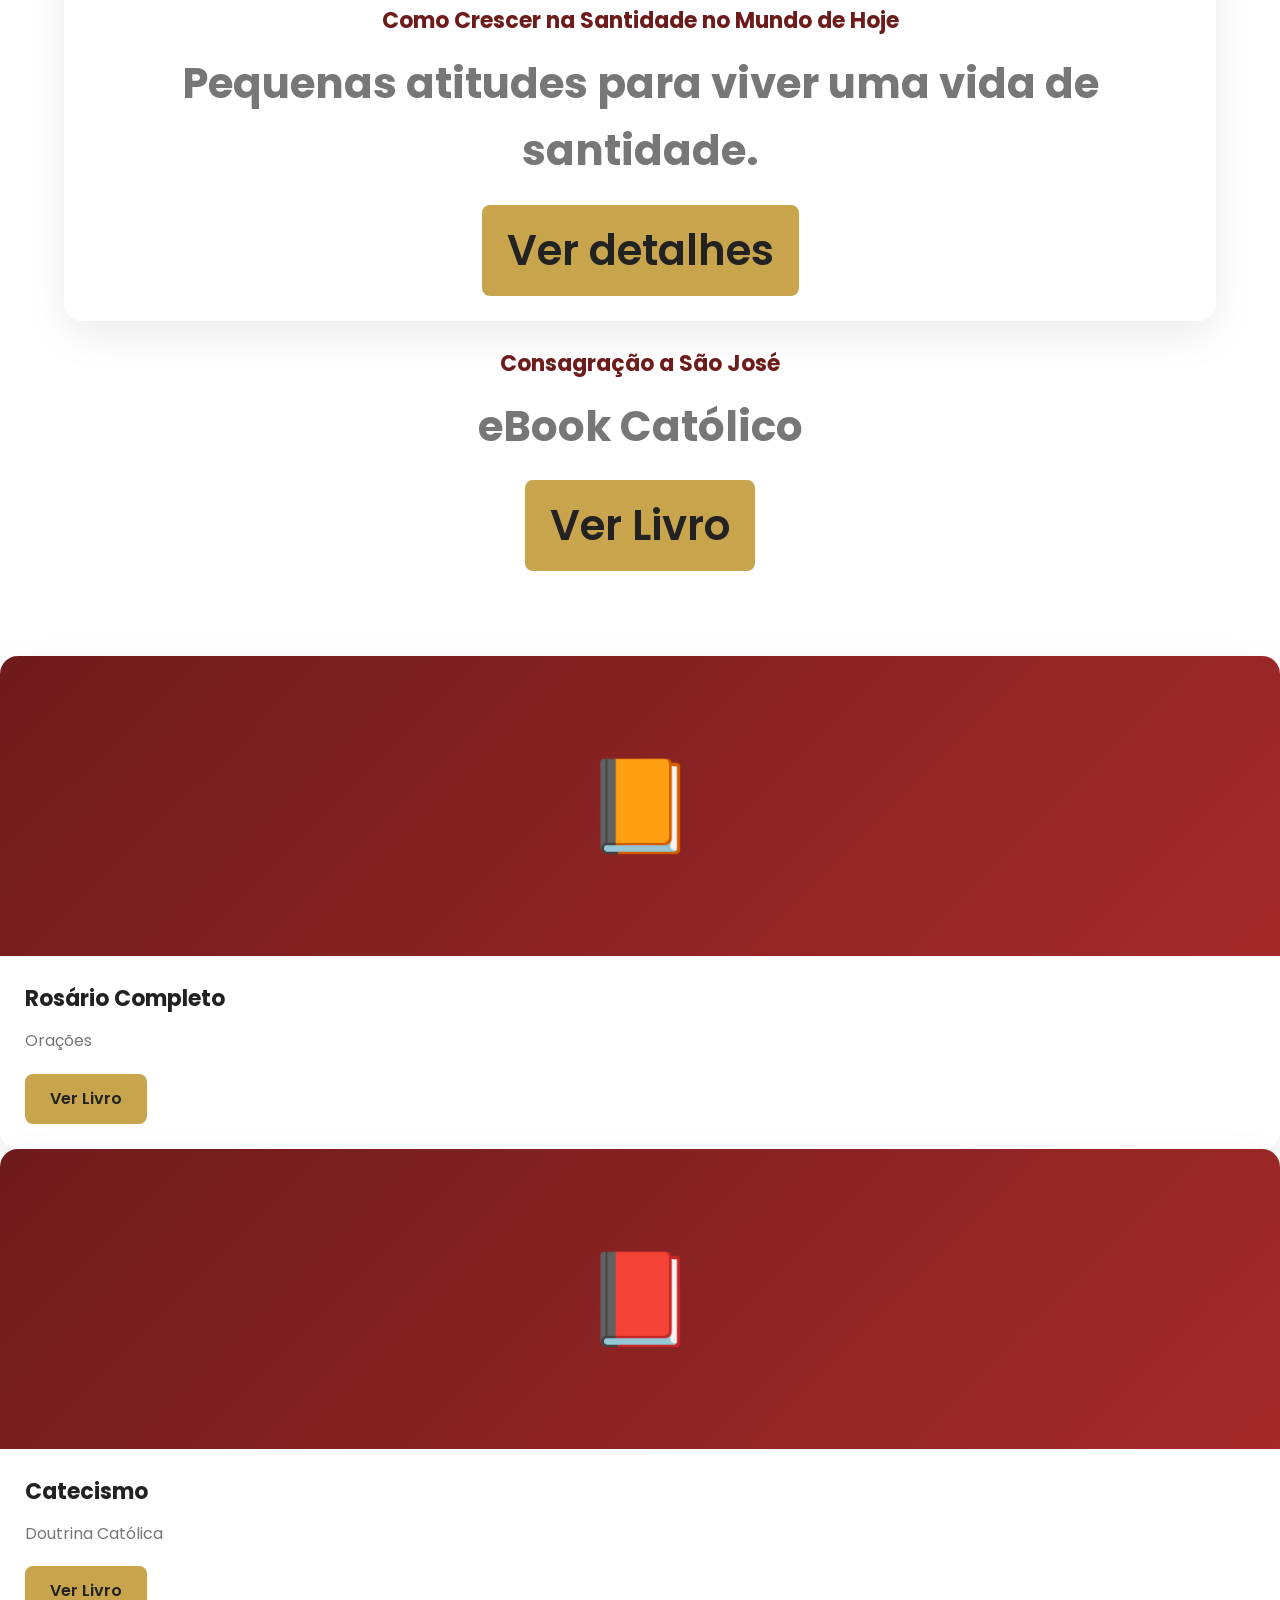
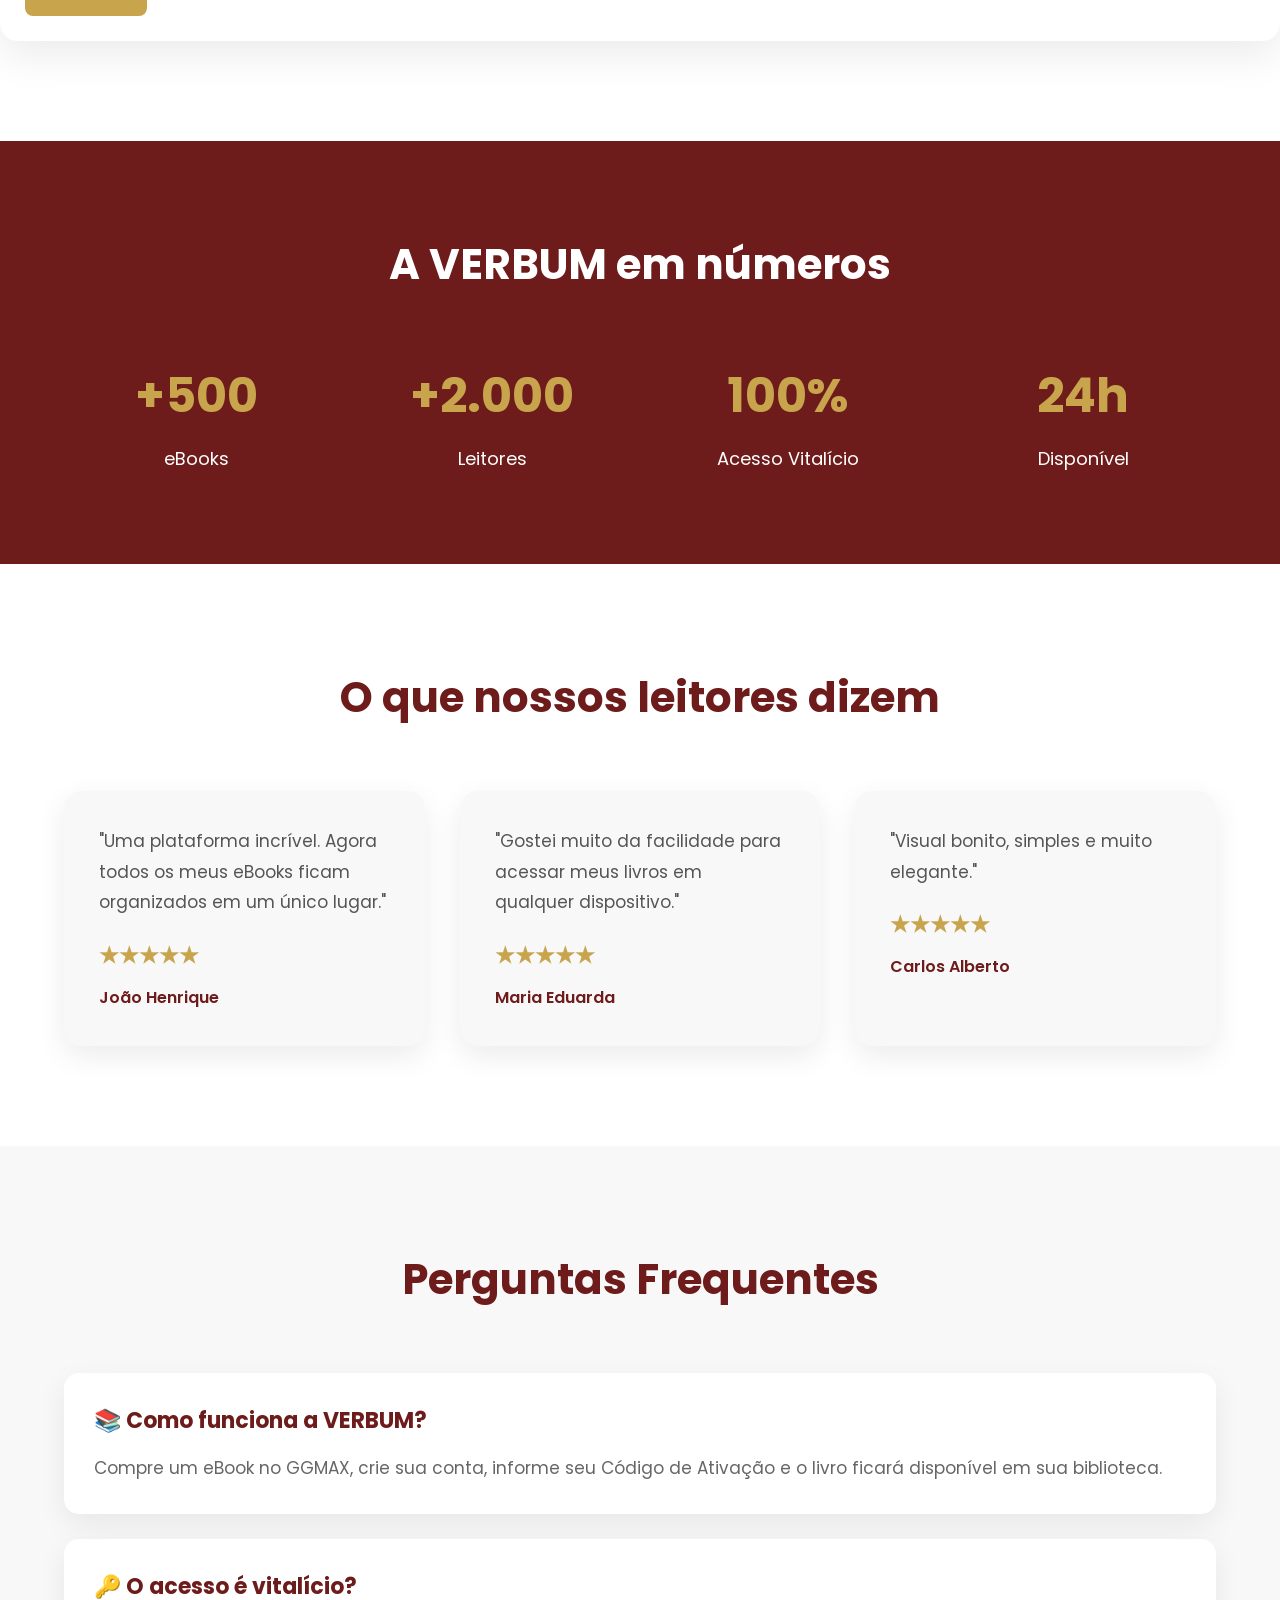
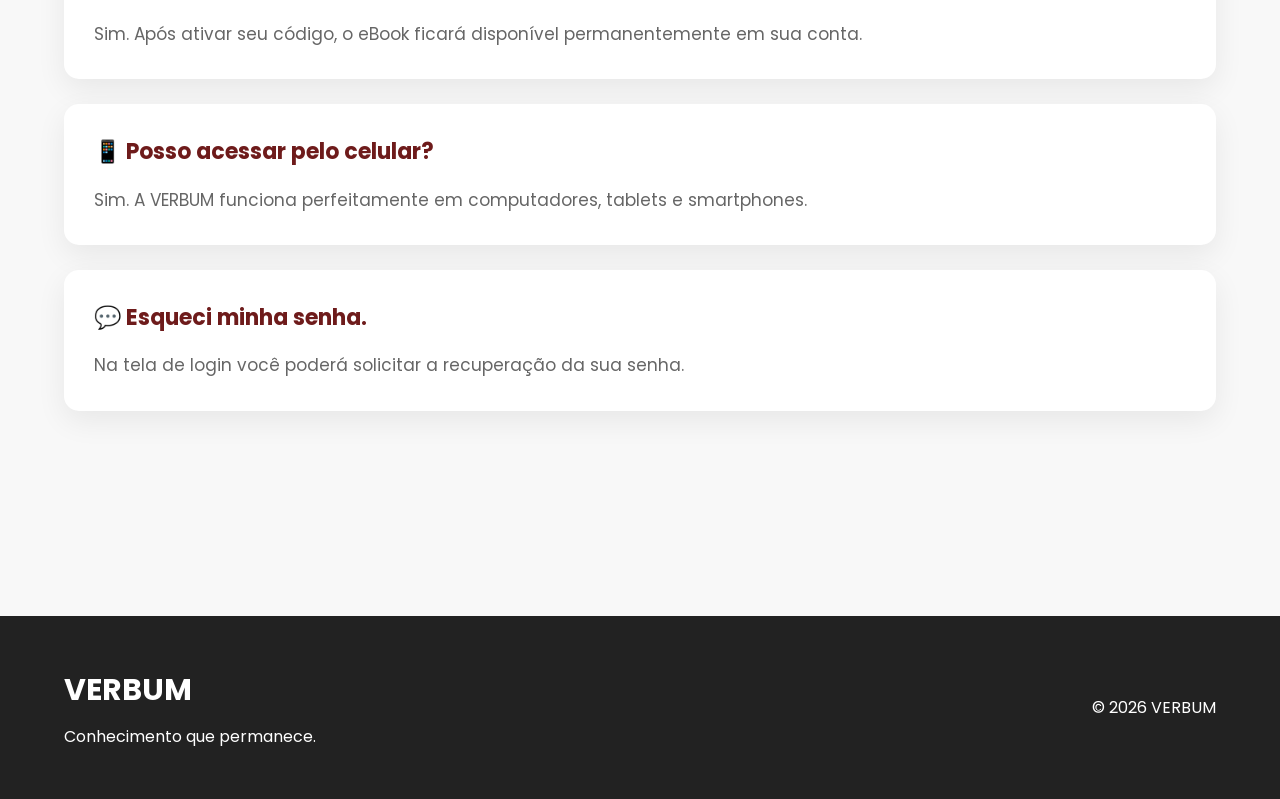
==== commit fe2143ba: "Update index.html" ====
--- a/index.html
+++ b/index.html
@@ -167,71 +167,6 @@
 </div>
 
 </section>
-  <section class="categories">
-
-<div class="container">
-
-<h2>
-
-Explore por Categoria
-
-</h2>
-
-<div class="category-grid">
-
-<div class="category-card">
-
-✝️
-
-<h3>Fé Católica</h3>
-
-</div>
-
-<div class="category-card">
-
-💰
-
-<h3>Finanças</h3>
-
-</div>
-
-<div class="category-card">
-
-🧠
-
-<h3>Desenvolvimento</h3>
-
-</div>
-
-<div class="category-card">
-
-🤖
-
-<h3>Inteligência Artificial</h3>
-
-</div>
-
-<div class="category-card">
-
-💻
-
-<h3>Tecnologia</h3>
-
-</div>
-
-<div class="category-card">
-
-❤️
-
-<h3>Família</h3>
-
-</div>
-
-</div>
-
-</div>
-
-</section>
 
 </h2>
 
--- a/css/style.css
+++ b/css/style.css
@@ -924,3 +924,34 @@
 margin-top:20px;
 
 }
+.book-cover img{
+
+width:100%;
+
+display:block;
+
+}
+
+.category{
+
+display:inline-block;
+
+padding:6px 14px;
+
+background:#F4E7C3;
+
+color:#6E1B1B;
+
+border-radius:30px;
+
+font-size:13px;
+
+font-weight:600;
+
+margin-bottom:15px;
+
+text-transform:uppercase;
+
+letter-spacing:1px;
+
+}
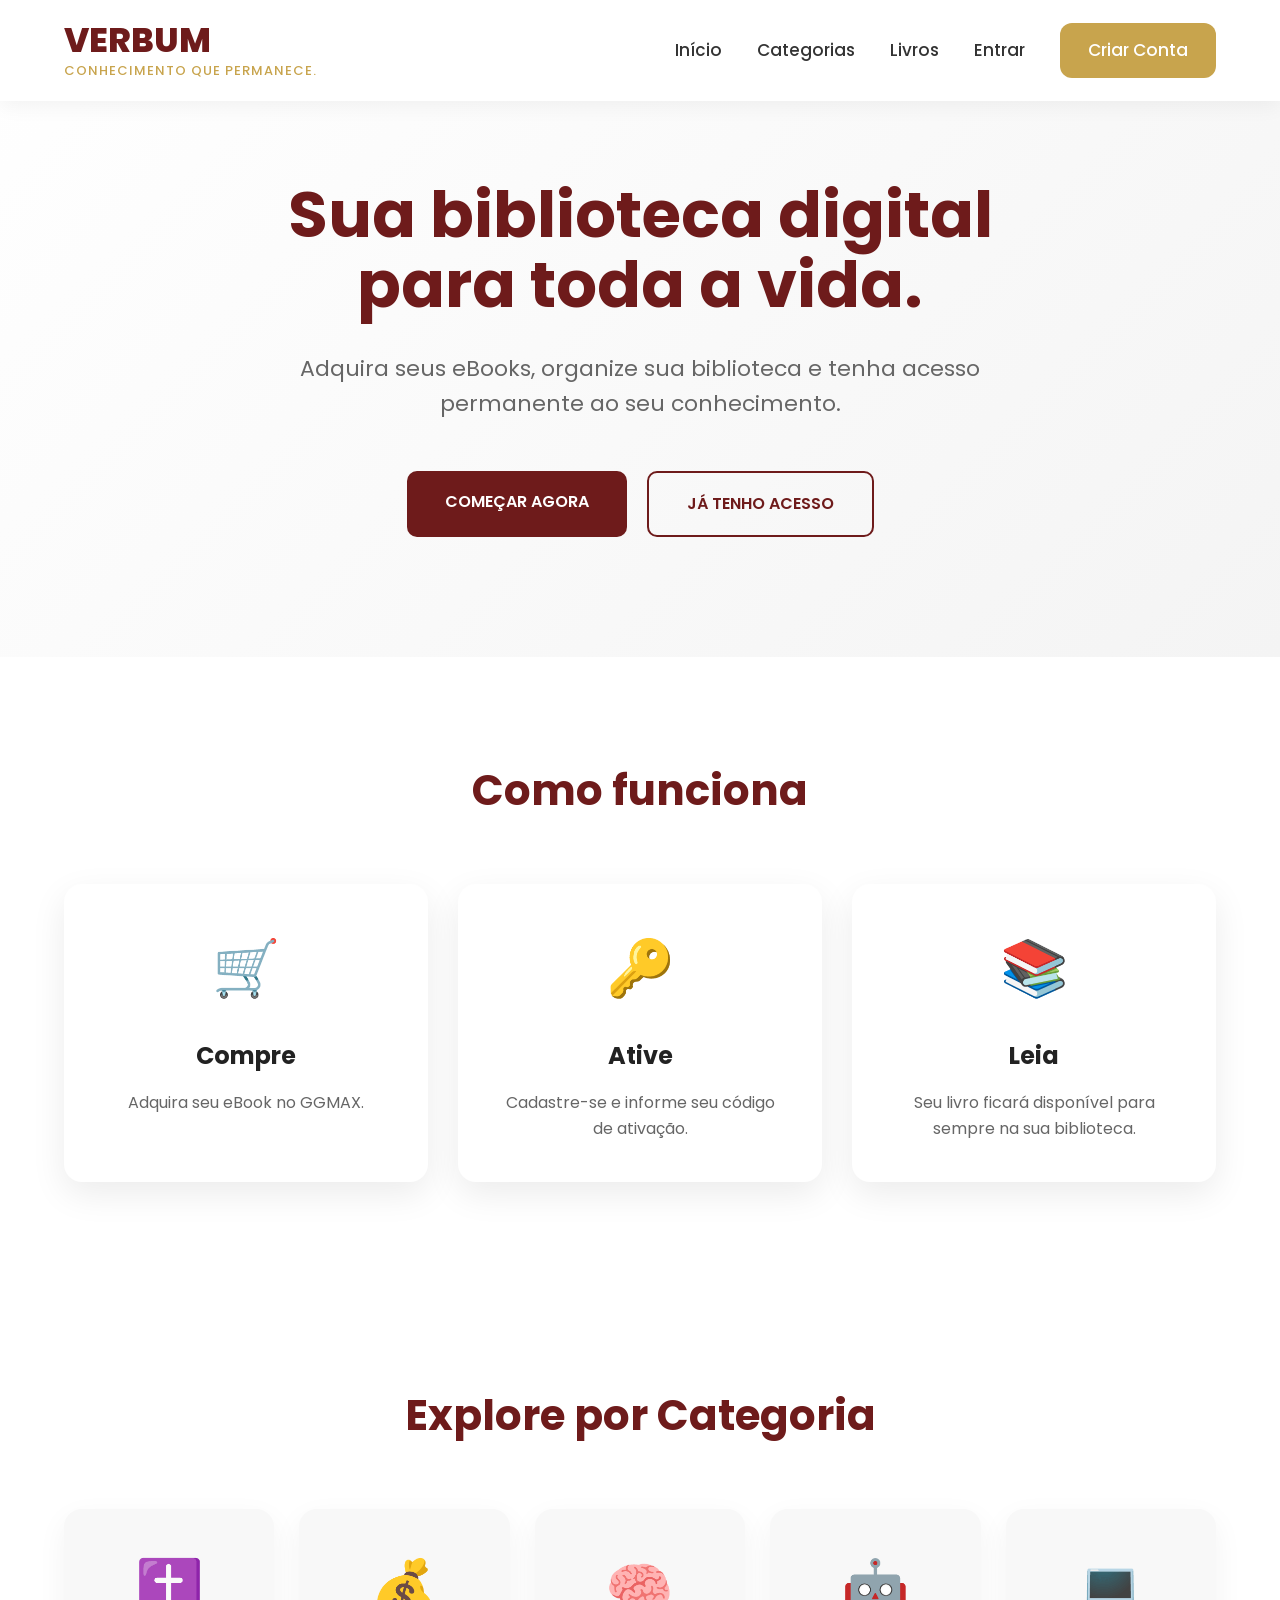
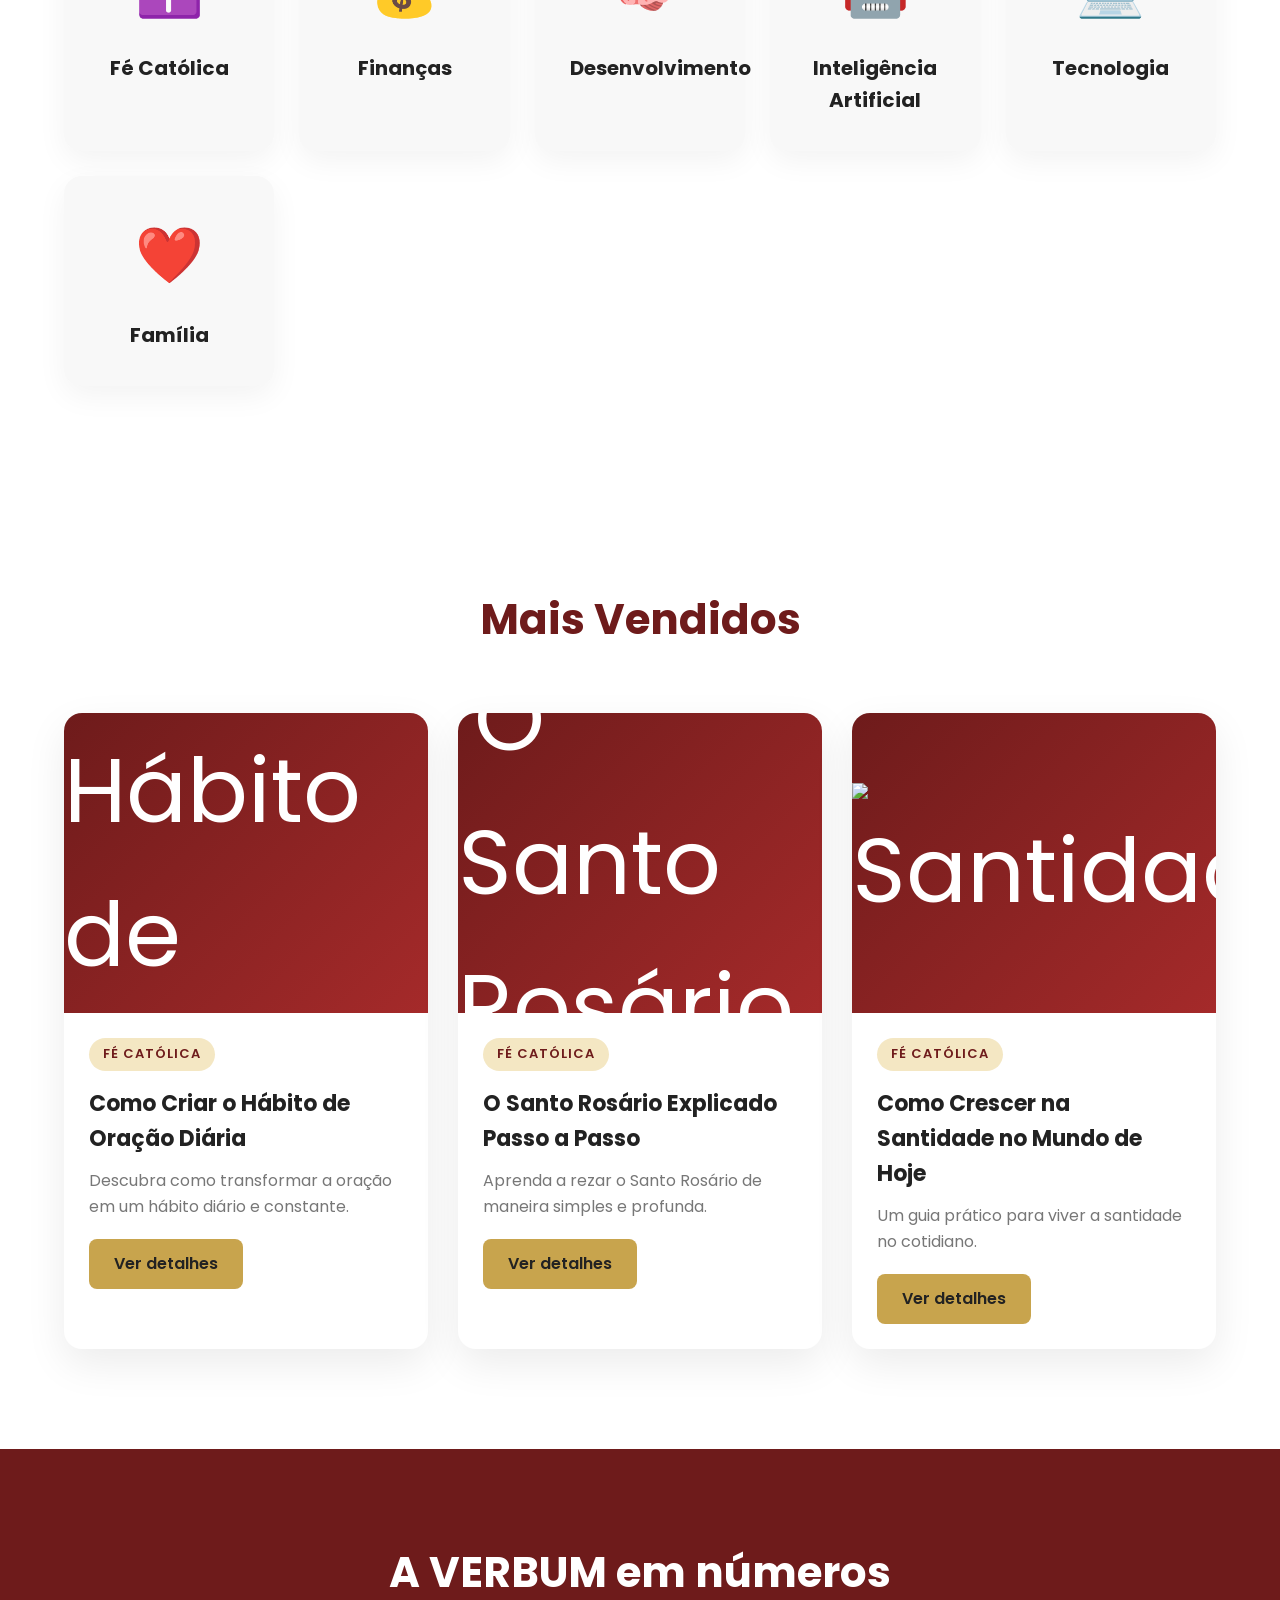
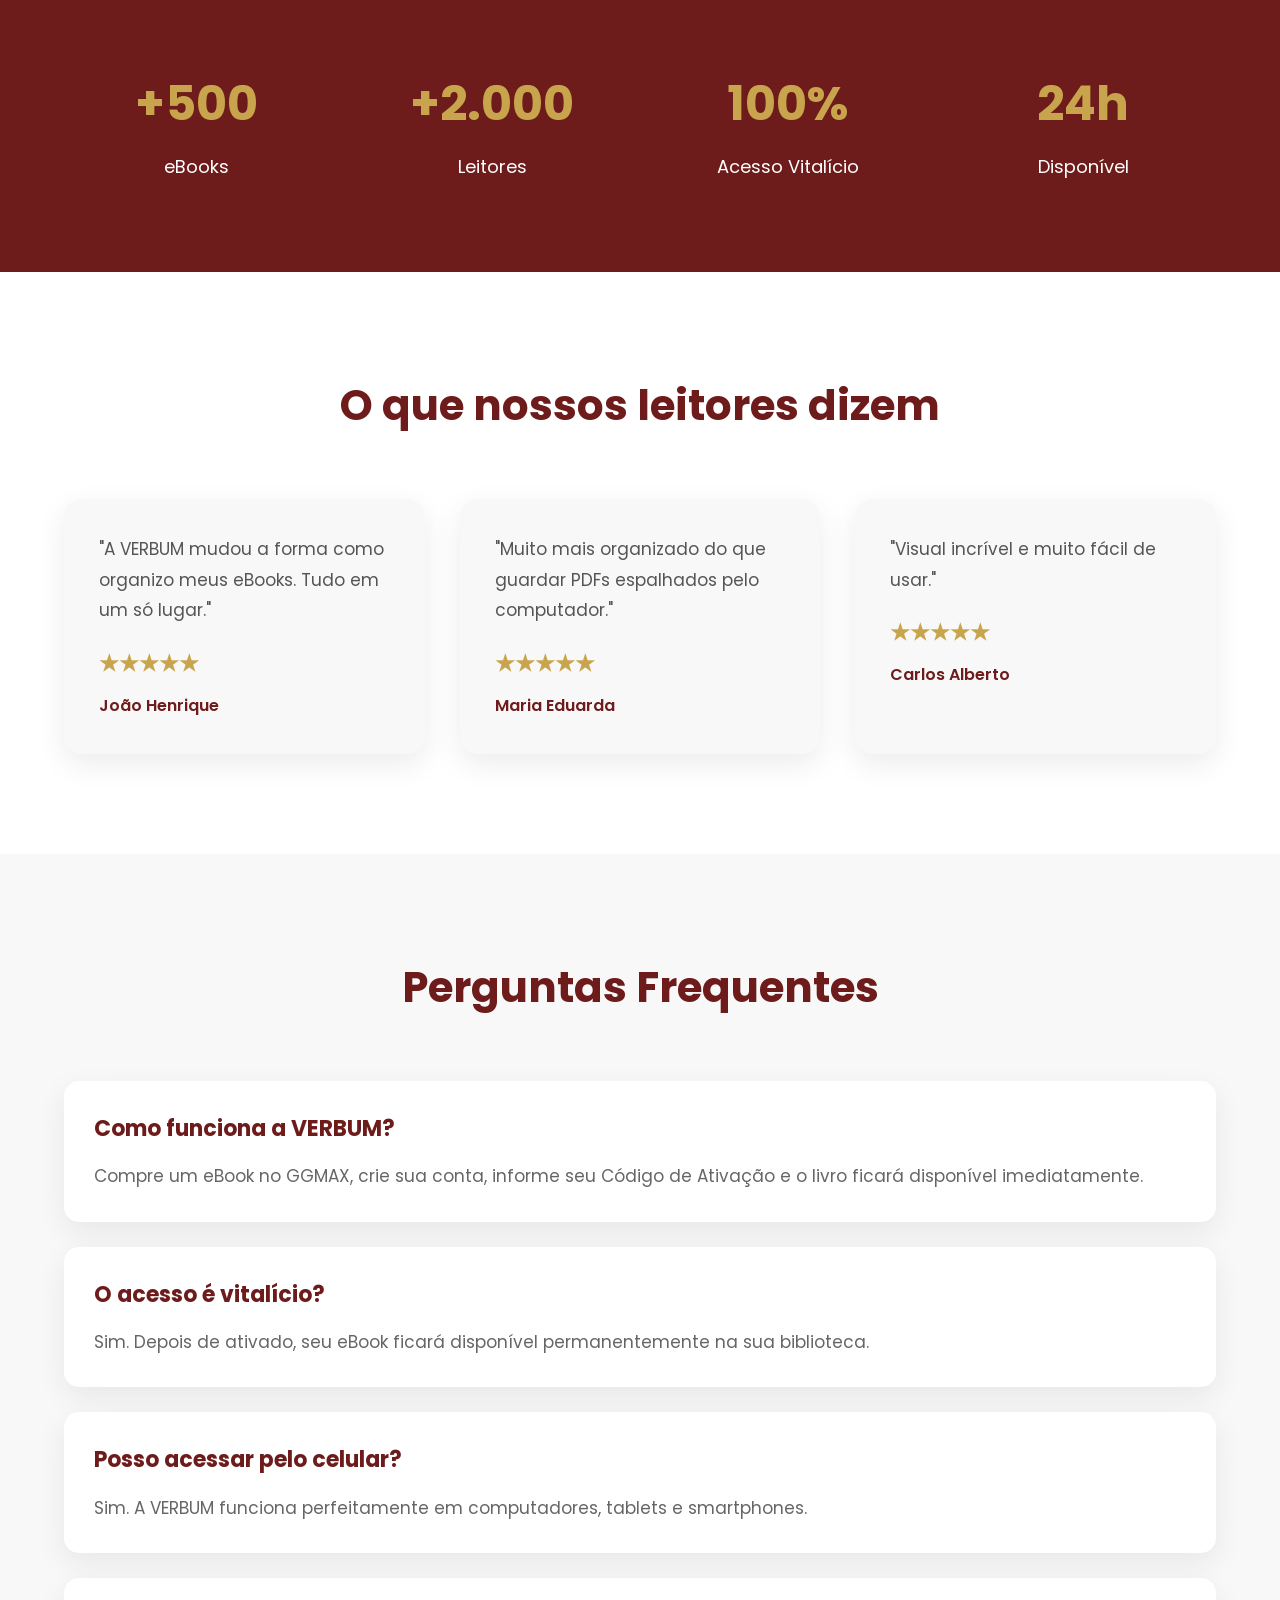
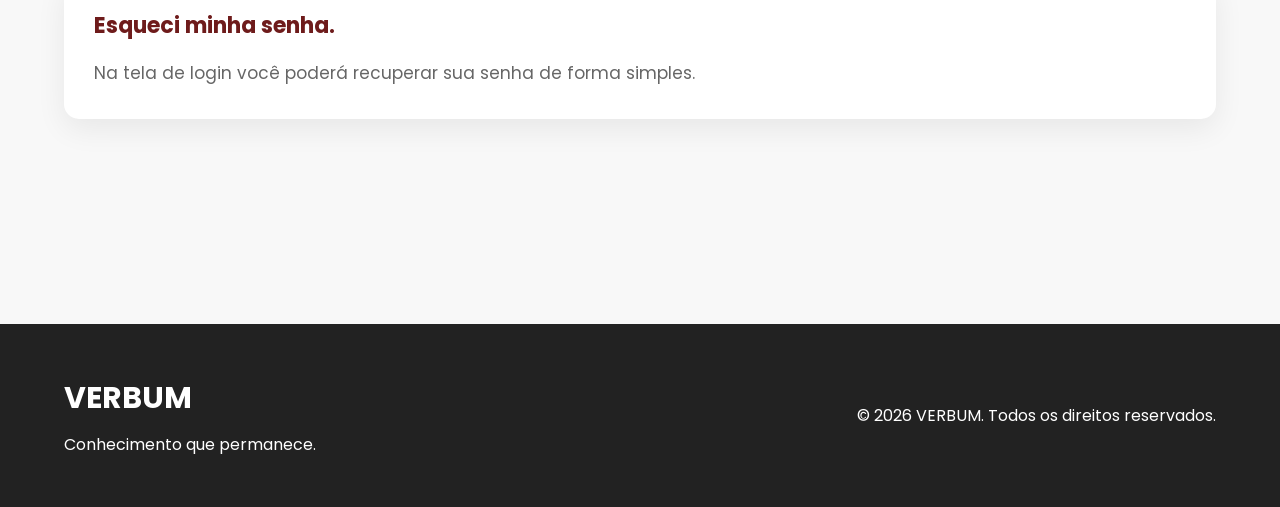
==== commit 57235283: "Update index.html" ====
--- a/index.html
+++ b/index.html
@@ -29,11 +29,7 @@
 
 VERBUM
 
-<span>
-
-Conhecimento que permanece.
-
-</span>
+<span>Conhecimento que permanece.</span>
 
 </div>
 
@@ -41,73 +37,119 @@
 
 <a href="#">Início</a>
 
-<a href="#">Biblioteca</a>
+<a href="#categorias">Categorias</a>
+
+<a href="#livros">Livros</a>
 
 <a href="login.html">Entrar</a>
 
-<a href="cadastro.html" class="btn">
-
-Criar Conta
+<a href="cadastro.html" class="btn">Criar Conta</a>
+
+</nav>
+
+</div>
+
+</header>
+
+<section class="hero">
+
+<div class="container">
+
+<h1>
+
+Sua biblioteca digital<br>
+para toda a vida.
+
+</h1>
+
+<p>
+
+Adquira seus eBooks, organize sua biblioteca e tenha acesso permanente ao seu conhecimento.
+
+</p>
+
+<div class="buttons">
+
+<a href="cadastro.html" class="primary">
+
+COMEÇAR AGORA
 
 </a>
 
-</nav>
-
-</div>
-
-</header>
-
-<section class="hero">
+<a href="login.html" class="secondary">
+
+JÁ TENHO ACESSO
+
+</a>
+
+</div>
+
+</div>
+
+</section>
+
+<section class="features">
 
 <div class="container">
 
-<h1>
-
-Sua biblioteca digital<br>
-
-para toda a vida.
-
-</h1>
+<h2>Como funciona</h2>
+
+<div class="cards">
+
+<div class="card">
+
+<div class="icon">🛒</div>
+
+<h3>Compre</h3>
 
 <p>
 
-Adquira seus eBooks, organize sua biblioteca e tenha acesso permanente ao seu conhecimento.
+Adquira seu eBook no GGMAX.
 
 </p>
 
-<div class="buttons">
-
-<a href="cadastro.html" class="primary">
-
-COMEÇAR AGORA
-
-</a>
-
-<a href="login.html" class="secondary">
-
-JÁ TENHO ACESSO
-
-</a>
-
-</div>
-
-</div>
-
-</section>
-
-<section class="features">
+</div>
+
+<div class="card">
+
+<div class="icon">🔑</div>
+
+<h3>Ative</h3>
+
+<p>
+
+Cadastre-se e informe seu código de ativação.
+
+</p>
+
+</div>
+
+<div class="card">
+
+<div class="icon">📚</div>
+
+<h3>Leia</h3>
+
+<p>
+
+Seu livro ficará disponível para sempre na sua biblioteca.
+
+</p>
+
+</div>
+
+</div>
+
+</div>
+
+</section>
+
+<section id="categorias" class="categories">
 
 <div class="container">
 
 <h2>
 
-Como funciona
-  <section class="categories">
-
-<div class="container">
-
-<h2>
-
 Explore por Categoria
 
 </h2>
@@ -167,478 +209,253 @@
 </div>
 
 </section>
-
-</h2>
-
-<div class="cards">
-<div class="card">
-
-<div class="icon">
-
-📚
-
-</div>
-
-<h3>
-
-Biblioteca Pessoal
-
-</h3>
-
-<p>
-
-Todos os seus eBooks organizados em um único lugar.
-
-</p>
-
-</div>
-
-<div class="card">
-
-<div class="icon">
-
-🔑
-
-</div>
-
-<h3>
-
-Código de Ativação
-
-</h3>
-
-<p>
-
-Compre no GGMAX e ative seu eBook em poucos segundos.
-
-</p>
-
-</div>
-
-<div class="card">
-
-<div class="icon">
-
-📱
-
-</div>
-
-<h3>
-
-Leia em qualquer lugar
-
-</h3>
-
-<p>
-
-Acesse seus livros pelo computador, tablet ou celular.
-
-</p>
-
-</div>
-
-</div>
-
-</div>
-
-</section>
-
-<section class="showcase">
-
-<div class="container">
-
-<div class="left">
-
-<h2>
-
-Uma biblioteca feita para quem valoriza conhecimento.
-
-</h2>
-
-<p>
-
-A VERBUM reúne todos os seus eBooks em um ambiente elegante, seguro e organizado.
-
-Você compra apenas uma vez e mantém acesso permanente à sua biblioteca.
-
-</p>
-
-<a href="cadastro.html" class="primary">
-
-CRIAR MINHA CONTA
-
-</a>
-
-</div>
-
-<div class="right">
-
-<div class="book">
-
-📖
-
-</div>
-
-</div>
-
-</div>
-
-</section>
-<section class="best-sellers">
-
-<div class="container">
-
-<h2>
-
-Mais vendidos
-  
-
-<div class="book-card">
-
-<div class="book-cover">
-
-<img src="https://placehold.co/300x430/6E1B1B/FFFFFF?text=ORAÇÃO" alt="Como Criar o Hábito de Oração Diária">
-
-</div>
-
-<div class="book-info">
-
-<span class="category">Fé Católica</span>
-
-<h3>Como Criar o Hábito de Oração Diária</h3>
-
-<p>Aprenda a criar uma rotina de oração consistente.</p>
-
-<a href="#">Ver detalhes</a>
-
-</div>
-
-</div>
-
-<div class="book-card">
-
-<div class="book-cover">
-
-<img src="https://placehold.co/300x430/C8A44D/FFFFFF?text=ROSÁRIO" alt="O Santo Rosário">
-
-</div>
-
-<div class="book-info">
-
-<span class="category">Fé Católica</span>
-
-<h3>O Santo Rosário Explicado Passo a Passo</h3>
-
-<p>Um guia simples para rezar o Rosário corretamente.</p>
-
-<a href="#">Ver detalhes</a>
-
-</div>
-
-</div>
-
-<div class="book-card">
-
-<div class="book-cover">
-
-<img src="https://placehold.co/300x430/444444/FFFFFF?text=SANTIDADE" alt="Santidade">
-
-</div>
-
-<div class="book-info">
-
-<span class="category">Fé Católica</span>
-
-<h3>Como Crescer na Santidade no Mundo de Hoje</h3>
-
-<p>Pequenas atitudes para viver uma vida de santidade.</p>
-
-<a href="#">Ver detalhes</a>
-
-</div>
-
-</div>
-<div class="book-info">
-
-<h3>
-
-Consagração a São José
-
-</h3>
-
-<p>
-
-eBook Católico
-
-</p>
-
-<a href="#">
-
-Ver Livro
-
-</a>
-
-</div>
-
-</div>
-
-<div class="book-card">
-
-<div class="book-cover">
-
-📙
-
-</div>
-
-<div class="book-info">
-
-<h3>
-
-Rosário Completo
-
-</h3>
-
-<p>
-
-Orações
-
-</p>
-
-<a href="#">
-
-Ver Livro
-
-</a>
-
-</div>
-
-</div>
-
-<div class="book-card">
-
-<div class="book-cover">
-
-📕
-
-</div>
-
-<div class="book-info">
-
-<h3>
-
-Catecismo
-
-</h3>
-
-<p>
-
-Doutrina Católica
-
-</p>
-
-<a href="#">
-
-Ver Livro
-
-</a>
-
-</div>
-
-</div>
-
-</div>
-
-</div>
-
-</section>
-  <section class="numbers">
-
-<div class="container">
-
-<h2>
-
-A VERBUM em números
-
-</h2>
-
-<div class="stats">
-
-<div>
-
-<h3>+500</h3>
-
-<p>eBooks</p>
-
-</div>
-
-<div>
-
-<h3>+2.000</h3>
-
-<p>Leitores</p>
-
-</div>
-
-<div>
-
-<h3>100%</h3>
-
-<p>Acesso Vitalício</p>
-
-</div>
-
-<div>
-
-<h3>24h</h3>
-
-<p>Disponível</p>
-
-</div>
-
-</div>
-
-</div>
-
-</section>
-  <section class="testimonials">
-
-<div class="container">
-
-<h2>O que nossos leitores dizem</h2>
-
-<div class="testimonial-grid">
-
-<div class="testimonial">
-
-<p>
-
-"Uma plataforma incrível. Agora todos os meus eBooks ficam organizados em um único lugar."
-
-</p>
-
-<h4>★★★★★</h4>
-
-<span>João Henrique</span>
-
-</div>
-
-<div class="testimonial">
-
-<p>
-
-"Gostei muito da facilidade para acessar meus livros em qualquer dispositivo."
-
-</p>
-
-<h4>★★★★★</h4>
-
-<span>Maria Eduarda</span>
-
-</div>
-
-<div class="testimonial">
-
-<p>
-
-"Visual bonito, simples e muito elegante."
-
-</p>
-
-<h4>★★★★★</h4>
-
-<span>Carlos Alberto</span>
-
-</div>
-
-</div>
-
-</div>
-
-</section>
-  <section class="faq">
-
-<div class="container">
-
-<h2>Perguntas Frequentes</h2>
-
-<div class="faq-item">
-
-<h3>📚 Como funciona a VERBUM?</h3>
-
-<p>
-Compre um eBook no GGMAX, crie sua conta, informe seu Código de Ativação e o livro ficará disponível em sua biblioteca.
-</p>
-
-</div>
-
-<div class="faq-item">
-
-<h3>🔑 O acesso é vitalício?</h3>
-
-<p>
-Sim. Após ativar seu código, o eBook ficará disponível permanentemente em sua conta.
-</p>
-
-</div>
-
-<div class="faq-item">
-
-<h3>📱 Posso acessar pelo celular?</h3>
-
-<p>
-Sim. A VERBUM funciona perfeitamente em computadores, tablets e smartphones.
-</p>
-
-</div>
-
-<div class="faq-item">
-
-<h3>💬 Esqueci minha senha.</h3>
-
-<p>
-Na tela de login você poderá solicitar a recuperação da sua senha.
-</p>
-
-</div>
-
-</div>
-
-</section>
+<section id="livros" class="best-sellers">
+
+    <div class="container">
+
+        <h2>Mais Vendidos</h2>
+
+        <div class="books">
+
+            <div class="book-card">
+
+                <div class="book-cover">
+                    <img src="https://placehold.co/300x430/6E1B1B/FFFFFF?text=ORAÇÃO" alt="Como Criar o Hábito de Oração Diária">
+                </div>
+
+                <div class="book-info">
+
+                    <span class="category">Fé Católica</span>
+
+                    <h3>Como Criar o Hábito de Oração Diária</h3>
+
+                    <p>
+                        Descubra como transformar a oração em um hábito diário e constante.
+                    </p>
+
+                    <a href="#">Ver detalhes</a>
+
+                </div>
+
+            </div>
+
+            <div class="book-card">
+
+                <div class="book-cover">
+                    <img src="https://placehold.co/300x430/C8A44D/FFFFFF?text=ROSÁRIO" alt="O Santo Rosário">
+                </div>
+
+                <div class="book-info">
+
+                    <span class="category">Fé Católica</span>
+
+                    <h3>O Santo Rosário Explicado Passo a Passo</h3>
+
+                    <p>
+                        Aprenda a rezar o Santo Rosário de maneira simples e profunda.
+                    </p>
+
+                    <a href="#">Ver detalhes</a>
+
+                </div>
+
+            </div>
+
+            <div class="book-card">
+
+                <div class="book-cover">
+                    <img src="https://placehold.co/300x430/444444/FFFFFF?text=SANTIDADE" alt="Santidade">
+                </div>
+
+                <div class="book-info">
+
+                    <span class="category">Fé Católica</span>
+
+                    <h3>Como Crescer na Santidade no Mundo de Hoje</h3>
+
+                    <p>
+                        Um guia prático para viver a santidade no cotidiano.
+                    </p>
+
+                    <a href="#">Ver detalhes</a>
+
+                </div>
+
+            </div>
+
+        </div>
+
+    </div>
+
+</section>
+
+<section class="numbers">
+
+    <div class="container">
+
+        <h2>A VERBUM em números</h2>
+
+        <div class="stats">
+
+            <div>
+
+                <h3>+500</h3>
+
+                <p>eBooks</p>
+
+            </div>
+
+            <div>
+
+                <h3>+2.000</h3>
+
+                <p>Leitores</p>
+
+            </div>
+
+            <div>
+
+                <h3>100%</h3>
+
+                <p>Acesso Vitalício</p>
+
+            </div>
+
+            <div>
+
+                <h3>24h</h3>
+
+                <p>Disponível</p>
+
+            </div>
+
+        </div>
+
+    </div>
+
+</section>
+<section class="testimonials">
+
+    <div class="container">
+
+        <h2>O que nossos leitores dizem</h2>
+
+        <div class="testimonial-grid">
+
+            <div class="testimonial">
+
+                <p>
+                    "A VERBUM mudou a forma como organizo meus eBooks. Tudo em um só lugar."
+                </p>
+
+                <h4>★★★★★</h4>
+
+                <span>João Henrique</span>
+
+            </div>
+
+            <div class="testimonial">
+
+                <p>
+                    "Muito mais organizado do que guardar PDFs espalhados pelo computador."
+                </p>
+
+                <h4>★★★★★</h4>
+
+                <span>Maria Eduarda</span>
+
+            </div>
+
+            <div class="testimonial">
+
+                <p>
+                    "Visual incrível e muito fácil de usar."
+                </p>
+
+                <h4>★★★★★</h4>
+
+                <span>Carlos Alberto</span>
+
+            </div>
+
+        </div>
+
+    </div>
+
+</section>
+
+<section class="faq">
+
+    <div class="container">
+
+        <h2>Perguntas Frequentes</h2>
+
+        <div class="faq-item">
+
+            <h3>Como funciona a VERBUM?</h3>
+
+            <p>
+                Compre um eBook no GGMAX, crie sua conta, informe seu Código de Ativação e o livro ficará disponível imediatamente.
+            </p>
+
+        </div>
+
+        <div class="faq-item">
+
+            <h3>O acesso é vitalício?</h3>
+
+            <p>
+                Sim. Depois de ativado, seu eBook ficará disponível permanentemente na sua biblioteca.
+            </p>
+
+        </div>
+
+        <div class="faq-item">
+
+            <h3>Posso acessar pelo celular?</h3>
+
+            <p>
+                Sim. A VERBUM funciona perfeitamente em computadores, tablets e smartphones.
+            </p>
+
+        </div>
+
+        <div class="faq-item">
+
+            <h3>Esqueci minha senha.</h3>
+
+            <p>
+                Na tela de login você poderá recuperar sua senha de forma simples.
+            </p>
+
+        </div>
+
+    </div>
+
+</section>
+
 <footer>
 
-<div class="container">
-
-<div>
-
-<h3>
-
-VERBUM
-
-</h3>
-
-<p>
-
-Conhecimento que permanece.
-
-</p>
-
-</div>
-
-<div>
-
-<p>
-
-© 2026 VERBUM
-
-</p>
-
-</div>
-
-</div>
+    <div class="container">
+
+        <div>
+
+            <h3>VERBUM</h3>
+
+            <p>Conhecimento que permanece.</p>
+
+        </div>
+
+        <div>
+
+            <p>© 2026 VERBUM. Todos os direitos reservados.</p>
+
+        </div>
+
+    </div>
 
 </footer>
 
 </body>
 
 </html>
-
